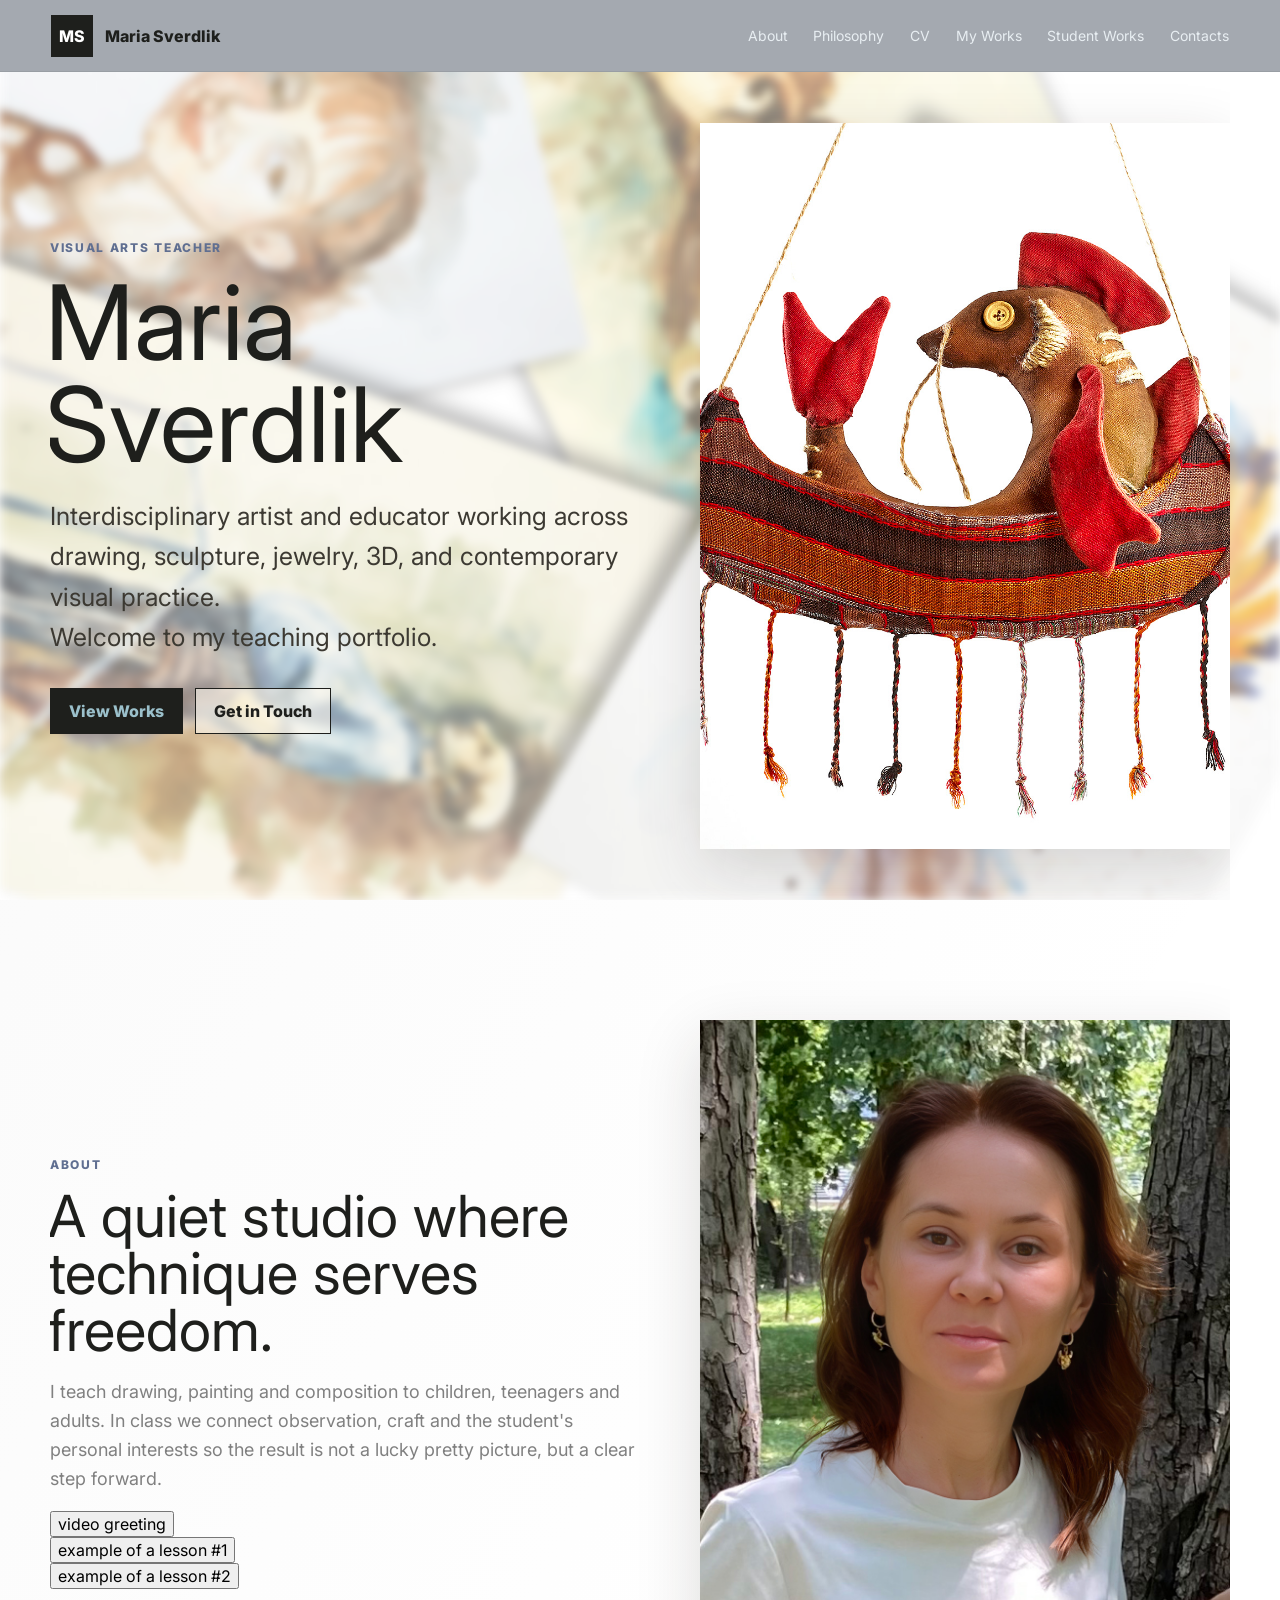
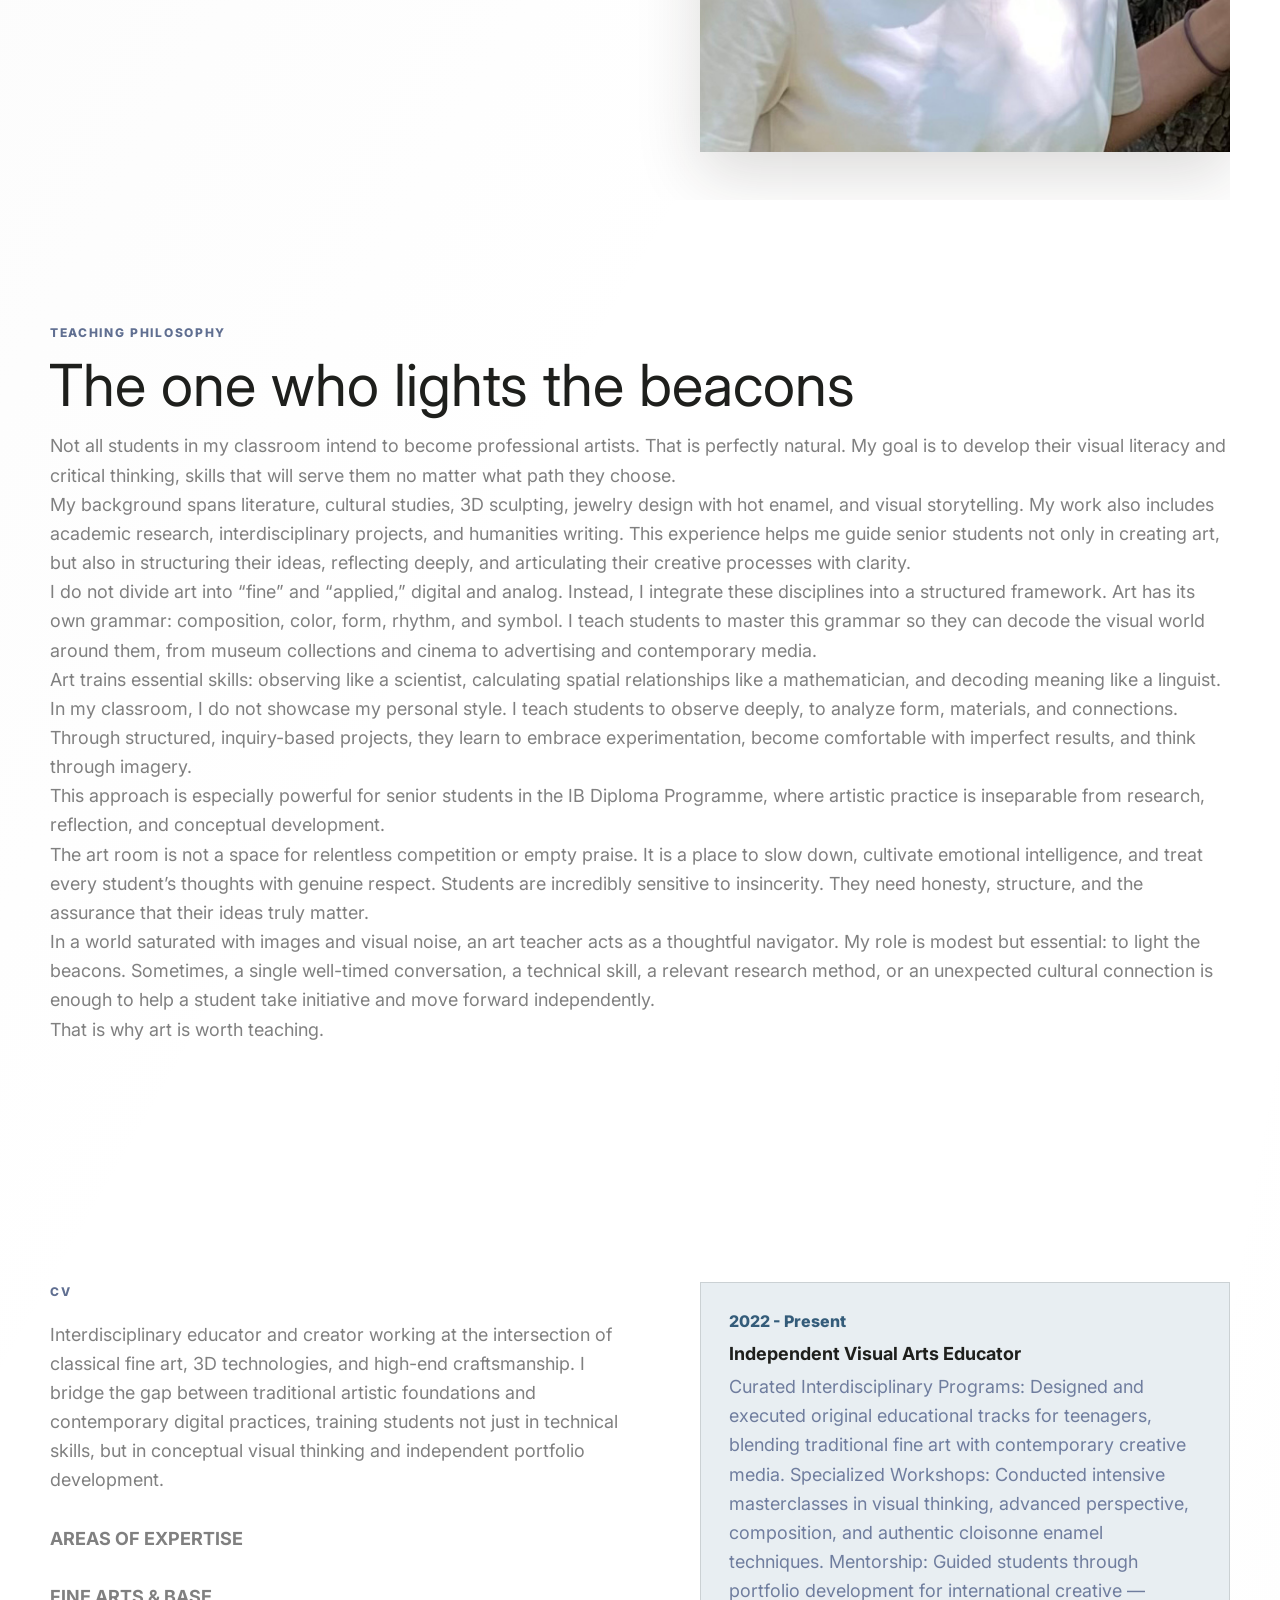
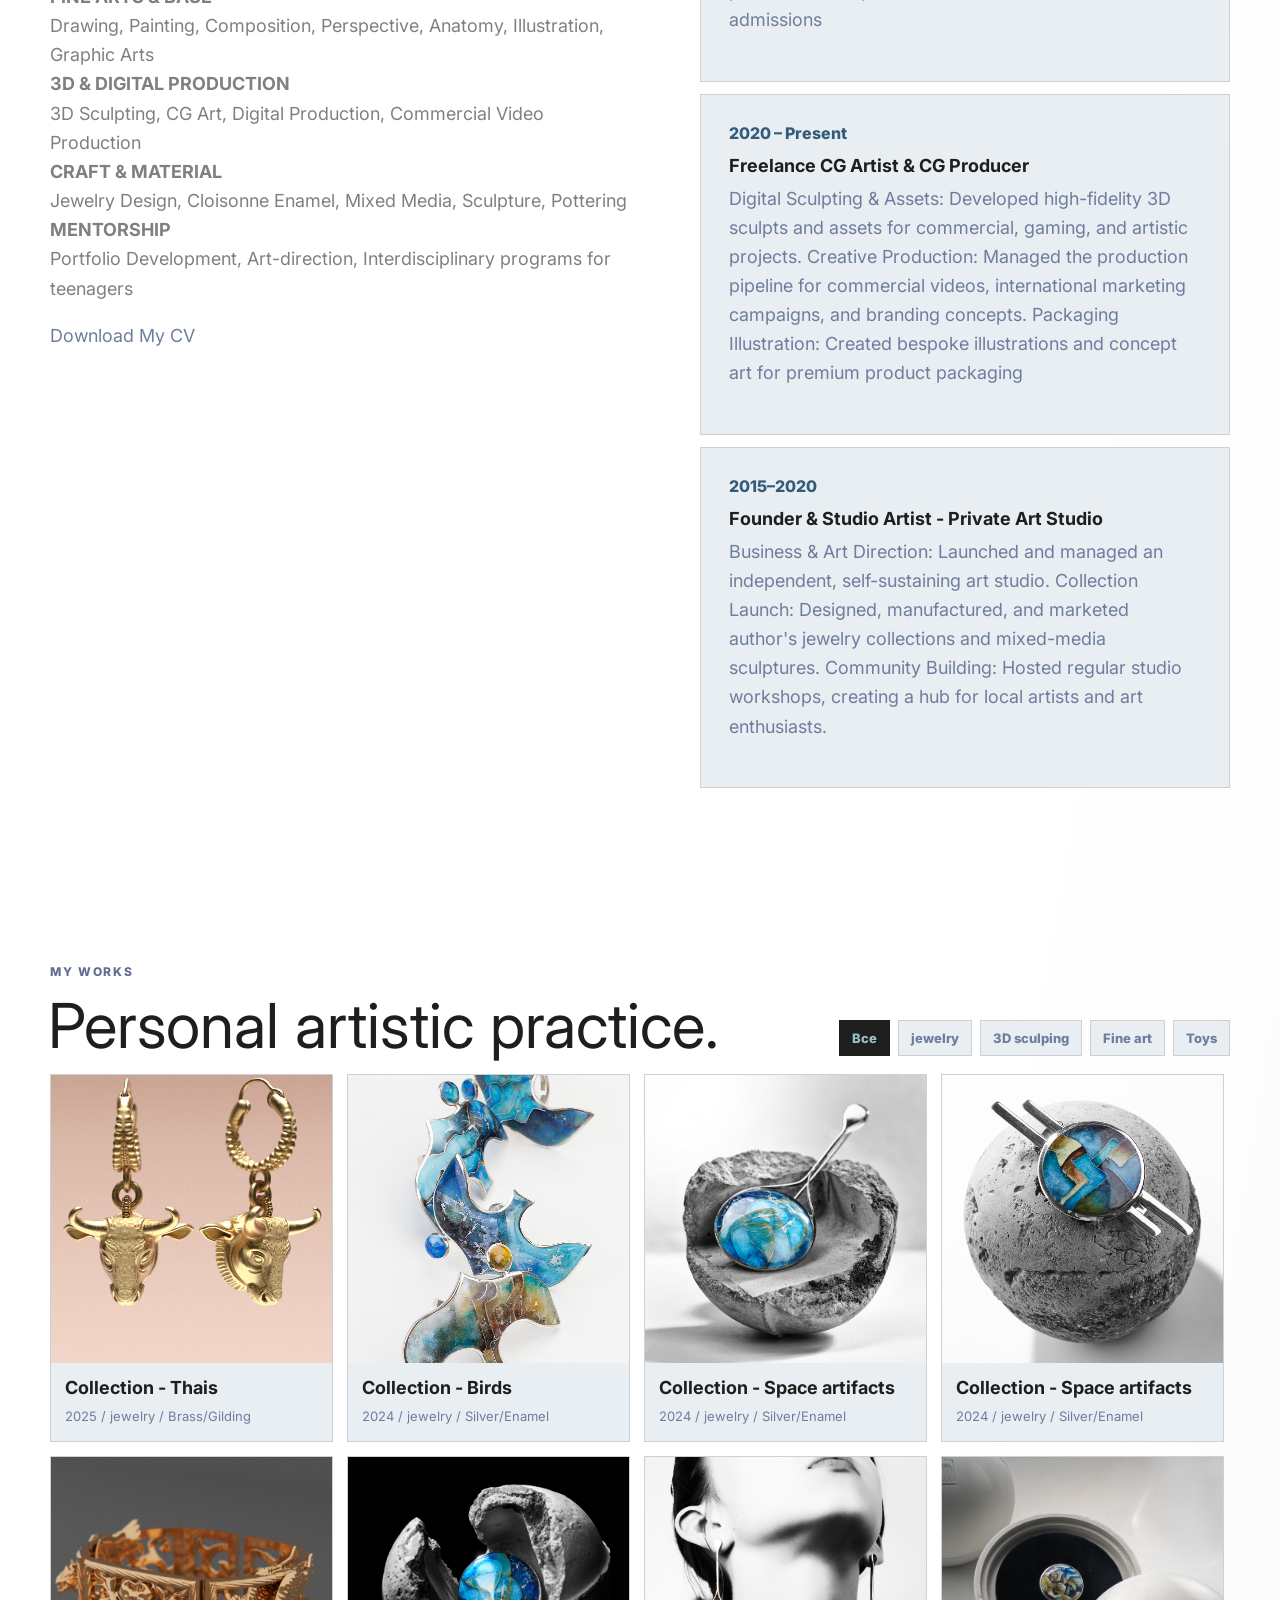
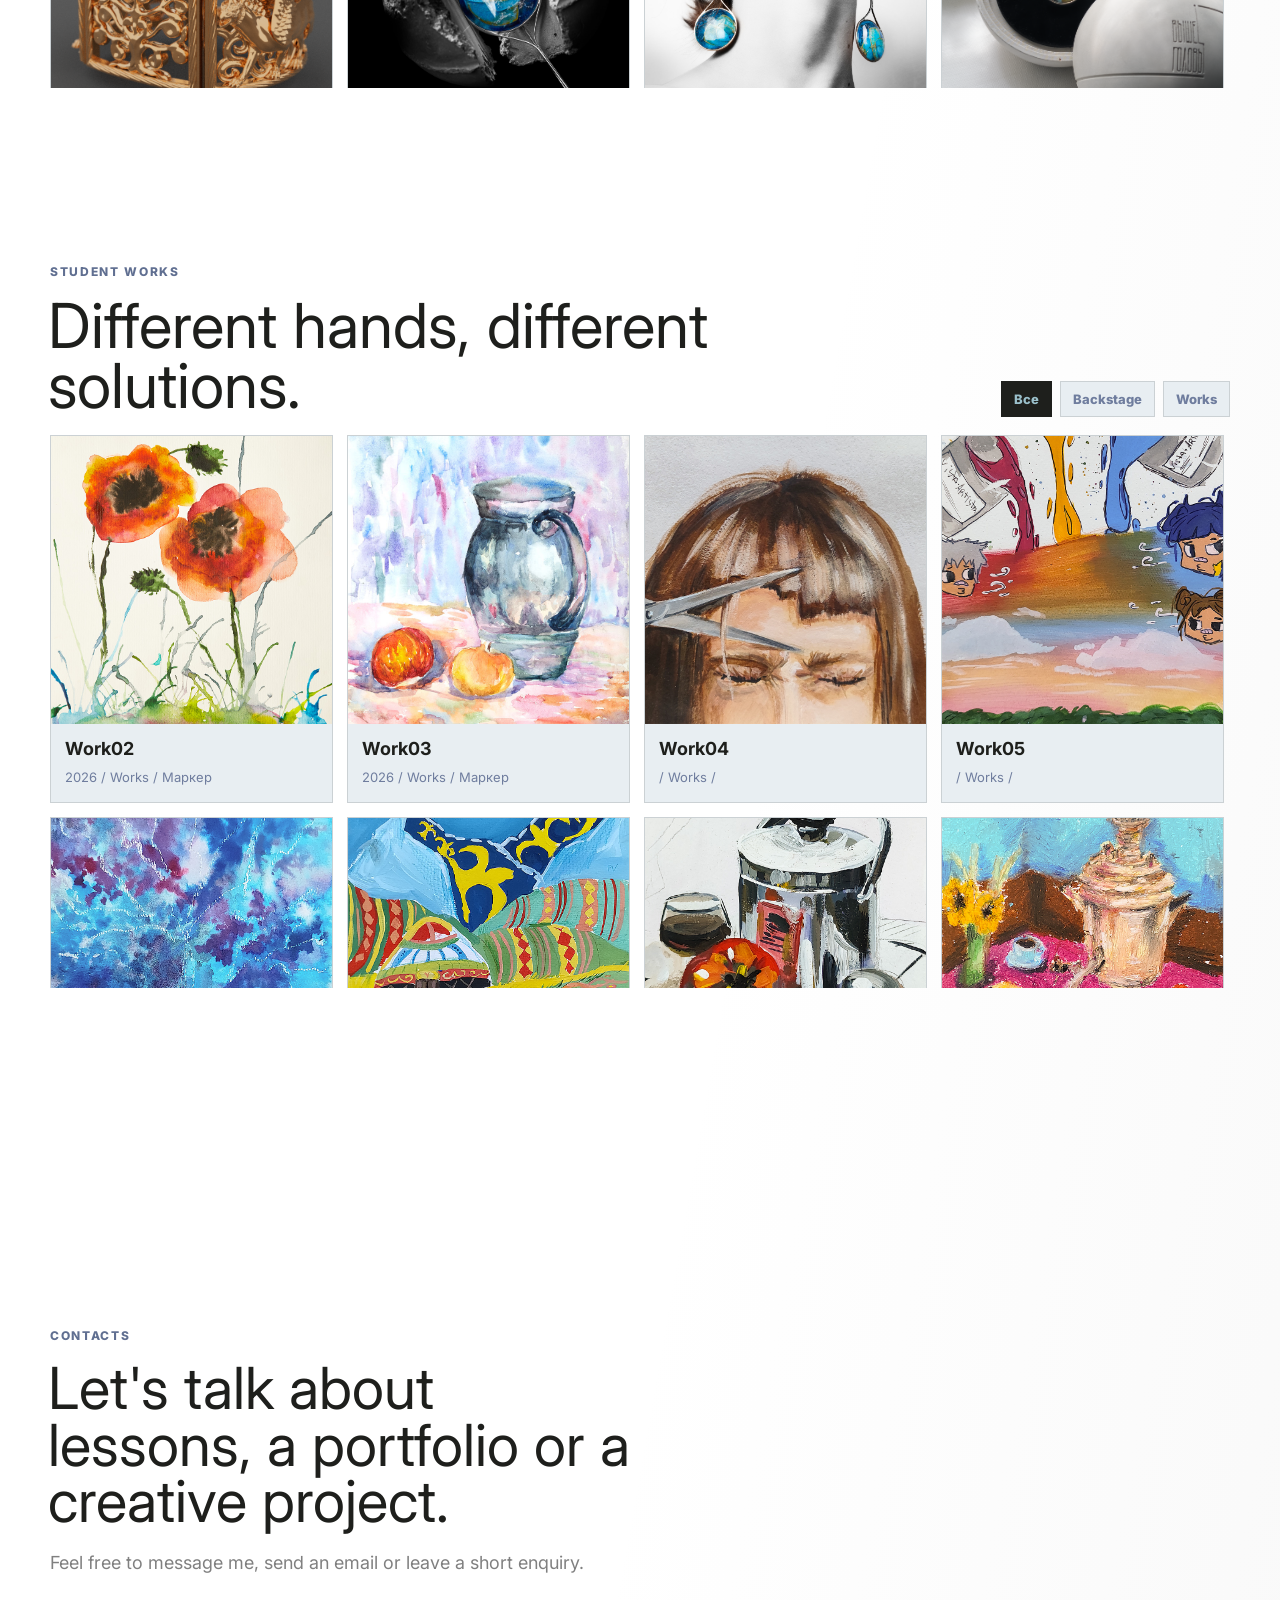
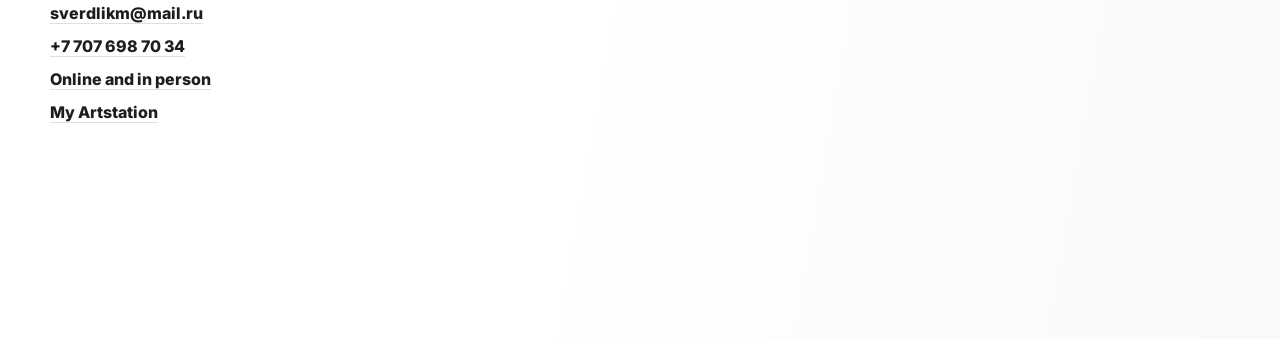
==== site/index.html @ d70945e7 "ok" ====
<!doctype html>
<html lang="ru">
  <head>
    <meta name="robots" content="noindex, nofollow">
    <meta charset="utf-8">
    <meta name="viewport" content="width=device-width, initial-scale=1">
    <title data-content="meta.title"></title>
    <meta
      name="description"
      data-content-meta="description"
    >
    <link rel="preconnect" href="https://fonts.googleapis.com">
    <link rel="preconnect" href="https://fonts.gstatic.com" crossorigin>
    <link href="https://fonts.googleapis.com/css2?family=Inter:wght@400;500;700&display=swap" rel="stylesheet">
    <link rel="stylesheet" href="styles.css?v=6">
  </head>
  <body>
    <header class="site-header" data-header>
      <a class="brand" href="#home" aria-label="Go to home screen">
        <span class="brand-mark" data-content="header.brandInitials"></span>
        <span class="brand-text" data-content="header.brandName"></span>
      </a>

      <button class="nav-toggle" type="button" aria-label="Open menu" aria-expanded="false" data-nav-toggle>
        <span></span>
        <span></span>
      </button>

      <nav class="site-nav" aria-label="Main navigation" data-nav data-content-list="header.nav"></nav>
    </header>

    <main class="snap-root">
      <section class="screen hero-screen" id="home" aria-label="Home screen">
        <div class="screen-inner hero-layout">
          <div class="hero-copy">
            <p class="eyebrow" data-content="hero.eyebrow"></p>
            <h1 data-content="hero.title"></h1>
            <p class="hero-lead" data-content="hero.lead"></p>
            <div class="hero-actions">
              <a class="button button-primary" data-content-href="hero.primaryButton.href" data-content="hero.primaryButton.text"></a>
              <a class="button button-secondary" data-content-href="hero.secondaryButton.href" data-content="hero.secondaryButton.text"></a>
            </div>
          </div>

          <div class="hero-art" aria-label="Decorative art composition">
            <img data-content-src="hero.artImage" data-content-alt="hero.artAlt">
          </div>
        </div>
      </section>

      <section class="screen about-screen" id="about">
        <div class="screen-inner two-column">
          <div class="section-copy">
            <p class="eyebrow" data-content="about.eyebrow"></p>
            <h2 data-content="about.heading"></h2>
            <p class="text-tertiary" data-content="about.text"></p>
            <button type="button" data-video-trigger data-video-src="../site/data/hello.mp4">video greeting</button><br>
            <button type="button" data-video-trigger data-video-src="../site/data/lesson_01.mp4">example of a lesson #1</button><br>
            <button type="button" data-video-trigger data-video-src="../site/data/lesson_02.mp4">example of a lesson #2</button>
            
            <dialog class="video-dialog" data-video-dialog>
              <button class="dialog-close" type="button" aria-label="Close" data-video-dialog-close>x</button>
              <video data-video-dialog-video controls></video>
            </dialog>
            <div class="fact-grid" data-content-list-facts="about.facts"></div>
          </div>

          <figure class="portrait-card">
            <img data-content-src="about.portraitImage" data-content-alt="about.portraitAlt">
            
          </figure>
        </div>
      </section>

      <section class="screen philosophy-screen" id="philosophy">
        <div class="screen-inner">
          <div class="section-heading">
            <p class="eyebrow" data-content="philosophy.eyebrow"></p>
            <h2 data-content="philosophy.heading"></h2>
            <p class="text-tertiary" data-content="philosophy.text"></p>
          </div>

          <div class="principles" data-content-list-principles="philosophy.principles"></div>
        </div>
      </section>

      <section class="screen cv-screen" id="cv">
        <div class="screen-inner cv-layout">
          <div class="section-copy">
            <p class="eyebrow" data-content="cv.eyebrow"></p>
            <h2 data-content="cv.heading"></h2>
            <p class="text-tertiary" data-content="cv.intro"></p>
            <p><a href="../site/data/Maria_Sverdlik_Resume_Creative.pdf" download>Download My CV</a></p>
          </div>

          <div class="timeline" aria-label="Professional biography" data-content-list-timeline="cv.timeline"></div>
        </div>
      </section>

      <section class="screen gallery-screen" id="works">
        <div class="screen-inner gallery-layout">
          <div class="gallery-top">
            <div>
              <p class="eyebrow" data-content="works.eyebrow"></p>
              <h2 data-content="works.heading"></h2>
            </div>
            <div class="filters" data-filters="works" aria-label="My works filters"></div>
          </div>

          <div class="gallery-scroll" data-gallery="works" tabindex="0" aria-label="My works gallery"></div>
        </div>
      </section>

      <section class="screen gallery-screen students-screen" id="students">
        <div class="screen-inner gallery-layout">
          <div class="gallery-top">
            <div>
              <p class="eyebrow" data-content="students.eyebrow"></p>
              <h2 data-content="students.heading"></h2>
            </div>
            <div class="filters" data-filters="students" aria-label="Student works filters"></div>
          </div>

          <div class="gallery-scroll" data-gallery="students" tabindex="0" aria-label="Student works gallery"></div>
        </div>
      </section>

      <section class="screen contacts-screen" id="contacts">
        <div class="screen-inner contacts-layout">
          <div class="section-copy">
            <p class="eyebrow" data-content="contacts.eyebrow"></p>
            <h2 data-content="contacts.heading"></h2>
            <p class="text-tertiary" data-content="contacts.intro"></p>

            <address class="contact-list">
              <a data-content-href="mailto:contacts.email" data-content="contacts.email"></a>
              <a data-content-href="tel:contacts.phone" data-content="contacts.phone"></a>
              <span data-content="contacts.availability"></span>
              <a href="https://www.artstation.com/heykel409" target="_blank" rel="noopener noreferrer">My Artstation</a>
            </address>
          </div>
        </div>
      </section>
    </main>

    <dialog class="art-dialog" data-dialog>
      <button class="dialog-close" type="button" aria-label="Close" data-dialog-close>x</button>
      <img src="" alt="" data-dialog-image>
      <div>
        <p class="eyebrow" data-dialog-meta></p>
        <h3 data-dialog-title></h3>
        <p data-dialog-description></p>
      </div>
    </dialog>

    <script src="script.js?v=6"></script>
  </body>
</html>
---- site/styles.css ----
/* ============================================================
   ДИЗАЙН-ТОКЕНЫ
   Все цвета и типографика настраиваются здесь
   ============================================================ */

:root {

  /* --- Цвета: фоны --- */
  --color-bg-page:        #ffffff;                        /* фон всей страницы */
  --color-bg-header:      #A4A9B0;                        /* фон шапки */
  --color-bg-card:        #E8EEF2;                        /* фон карточек, формы */
  --color-bg-input:       #E8EEF2;                        /* фон полей ввода и диалога */
  --color-bg-button-nav:  rgba(209, 232, 241, 0.8);       /* фон кнопки бургера */
  --color-bg-nav-mobile:  #ffffff;                        /* фон мобильного меню */
  --color-bg-caption:     rgba(30, 31, 28, 0.78);         /* фон подписи на фото */
  --color-bg-dialog-close: rgba(30, 31, 28, 0.78);        /* фон кнопки закрытия диалога */
  --color-bg-overlay:     rgba(30, 31, 28, 0.58);         /* затемнение за диалогом */

  /* --- Цвета: текст --- */
  --color-text-primary:   #1e1f1c;                        /* основной текст, заголовки */
  --color-text-secondary: #6F7D9E;                        /* приглушённый текст, параграфы */
  --color-text-lead:      #3c3932;                        /* лид-текст на главном экране */
  --color-text-accent:    #606F91;                        /* eyebrow, номера принципов, скроллбар */
  --color-text-date:      #345c7a;                        /* даты в timeline */
  --color-text-nav:       #E8EEF2;                        /* ссылки в навигации */
  --color-text-nav-active: #1e1f1c;                       /* активная/hover ссылка в навигации */
  --color-text-caption:   #9bc0cb;                        /* текст подписи на фото */
  --color-text-on-dark:   #9bc0cb;                        /* текст на тёмных кнопках */
  --color-text-tertiary: #808080;                        /* третичный цвет для текста, например, в разделе about */


  /* --- Цвета: границы и тени --- */
  --color-border:         rgba(30, 31, 28, 0.14);         /* границы карточек, инпутов */
  --color-border-header:  rgba(30, 31, 28, 0.08);         /* нижняя граница шапки */
  --color-border-dialog-close: rgba(255, 250, 241, 0.45); /* граница кнопки закрытия */
  --color-shadow:         0 22px 60px rgba(36, 29, 22, 0.16); /* тень карточек */

  /* --- Типографика: шрифты --- */
  --font-base: 'Inter', -apple-system, BlinkMacSystemFont, "Segoe UI", Roboto, Helvetica, Arial, sans-serif;

  /* --- Типографика: размеры --- */
  --font-size-eyebrow:    12px;
  --font-size-h3:         18px;
  --font-size-body:       clamp(15px, 1.6vw, 18px);
  --font-size-small:      13px;
  --font-size-nav:        14px;
  --font-size-nav-mobile: 20px;
  --font-size-fact:       18px;
  --font-size-h1:         clamp(52px, 10vw, 104px);
  --font-size-h2:         clamp(36px, 7vw, 58px);
  --font-size-h2-gallery: clamp(34px, 5vw, 62px);
  --font-size-lead:       clamp(18px, 2.2vw, 25px);

  /* --- Типографика: насыщенность --- */
  --font-weight-normal:   400;
  --font-weight-medium:   500;
  --font-weight-bold:     400;
  --font-weight-black:    800;

  /* --- Прочее --- */
  --header-height:        72px;
}

/* ============================================================
   СБРОС И БАЗА
   ============================================================ */

* {
  box-sizing: border-box;
}

html {
  scroll-behavior: smooth;
  scroll-snap-type: y mandatory;
  font-family: var(--font-base);
  color: var(--color-text-primary);
  background: var(--color-bg-page);
}

body {
  margin: 0;
  min-width: 320px;
  background:
    linear-gradient(120deg, rgba(180, 180, 180, 0.08), transparent 34%),
    linear-gradient(280deg, rgba(180, 180, 180, 0.08), transparent 30%),
    var(--color-bg-page);
}

body.nav-open {
  overflow: hidden;
}

img {
  display: block;
  max-width: 100%;
}

a {
  color: inherit;
  text-decoration: none;
}

button,
input,
textarea {
  font: inherit;
}

/* ============================================================
   ШАПКА
   ============================================================ */

.site-header {
  position: fixed;
  inset: 0 0 auto;
  z-index: 20;
  height: var(--header-height);
  display: flex;
  align-items: center;
  justify-content: space-between;
  padding: 0 clamp(18px, 4vw, 56px);
  border-bottom: 1px solid var(--color-border-header);
  background: var(--color-bg-header);
  backdrop-filter: blur(18px);
}

.brand {
  display: inline-flex;
  align-items: center;
  gap: 12px;
  font-weight: var(--font-weight-black);
}

.brand-mark {
  display: grid;
  place-items: center;
  width: 42px;
  height: 42px;
  border: 1px solid var(--color-text-primary);
  background: var(--color-text-primary);
  color: var(--color-bg-page);
  font-family: var(--font-base);
  line-height: 1;
}

.brand-text {
  white-space: nowrap;
}

.site-nav {
  display: none;
}

.site-nav a {
  color: var(--color-text-nav);
  font-size: var(--font-size-nav);
  font-weight: var(--font-weight-bold);
}

.site-nav a:hover,
.site-nav a.active {
  color: var(--color-text-nav-active);
}

.nav-toggle {
  display: inline-grid;
  place-items: center;
  width: 44px;
  height: 44px;
  padding: 0;
  border: 1px solid var(--color-border);
  background: var(--color-bg-button-nav);
}

.nav-toggle span {
  width: 20px;
  height: 2px;
  background: var(--color-text-primary);
}

.nav-toggle span + span {
  margin-top: -13px;
}

/* ============================================================
   СТРУКТУРА ЭКРАНОВ
   ============================================================ */

.text-tertiary{
  color: var(--color-text-tertiary);
  white-space: pre-line;
}

.snap-root {
  min-height: 100svh;
}

.screen {
  min-height: 100svh;
  height: 100svh;
  scroll-snap-align: start;
  scroll-snap-stop: always;
  display: flex;
  flex-direction: column;
  align-items: stretch;
  padding-top: var(--header-height);
  overflow: hidden;
}

.screen-inner {
  width: min(1180px, calc(100% - 36px));
  margin: 0 auto;
  padding: clamp(24px, 4vw, 54px) 0;
  flex: 1;
  min-height: 0;
  overflow: hidden;
}

/* ============================================================
   ФОН ГЛАВНОГО ЭКРАНА (#home)
   Сейчас активен вариант "цвет/градиент" (наследуется от body).
   Чтобы включить вариант с картинкой — раскомментируй блок ниже
   и пропиши свой файл в background-image.
   ============================================================ */

.hero-screen {
  position: relative;
}


.hero-screen {
  background: var(--color-bg-page);
}

.hero-screen::before {
  content: "";
  position: absolute;
  inset: 0;
  z-index: 0;
  background-image: url("images/site/hero-bg.jpg");
  background-size: cover;
  background-position: center;
  filter: blur(5px);
  opacity: 0.6;
  pointer-events: none;
}

.hero-screen .screen-inner {
  position: relative;
  z-index: 1;
}


/* На мобильных разделы about и philosophy могут расти за пределы экрана */
@media (max-width: 819px) {
  .about-screen,
  .philosophy-screen,
  .cv-screen {
    height: auto;
    overflow: visible;
  }

  .about-screen .screen-inner,
  .philosophy-screen .screen-inner,
  .cv-screen .screen-inner {
    overflow: visible;
    min-height: 0;
    height: auto;
    flex: none;
  }
}

.gallery-screen .screen-inner {
  overflow: hidden;
}

/* ============================================================
   ЛЭЙАУТЫ
   ============================================================ */

.hero-layout,
.two-column,
.cv-layout,
.contacts-layout {
  display: grid;
  gap: clamp(24px, 5vw, 72px);
  align-items: center;
}

.cv-layout {
  align-items: start;
}

.cv-screen {
  height: auto;
  min-height: auto;
  overflow: visible;
}

.cv-screen .screen-inner {
  max-height: none;
  overflow-y: visible;
}

.hero-layout {
  grid-template-rows: auto minmax(0, 1fr);
}

/* ============================================================
   ТИПОГРАФИКА
   ============================================================ */

h1,
h2,
h3,
p {
  margin-top: 0;
}

h1,
h2 {
  font-weight: var(--font-weight-bold);
  line-height: 0.98;
  letter-spacing: 0;
}

h1 {
  margin-bottom: 20px;
  font-size: var(--font-size-h1);
  max-width: 760px;
  margin-left: -0.05em;
}

h2 {
  margin-bottom: 18px;
  font-size: var(--font-size-h2);
  max-width: 840px;
  margin-left: -0.04em;
}

h3 {
  margin-bottom: 8px;
  font-size: var(--font-size-h3);
}

p {
  color: var(--color-text-secondary);
  font-size: var(--font-size-body);
  line-height: 1.62;
}

.eyebrow {
  margin: 0 0 14px;
  color: var(--color-text-accent);
  font-size: var(--font-size-eyebrow);
  font-weight: var(--font-weight-black);
  letter-spacing: 0.14em;
  text-transform: uppercase;
}

/* ============================================================
   ГЛАВНЫЙ ЭКРАН
   ============================================================ */

.hero-lead {
  max-width: 610px;
  color: var(--color-text-lead);
  font-size: var(--font-size-lead);
  white-space: pre-line;
}

.hero-actions {
  display: flex;
  flex-wrap: wrap;
  gap: 12px;
  margin-top: 30px;
}

.button {
  display: inline-flex;
  align-items: center;
  justify-content: center;
  min-height: 46px;
  padding: 0 18px;
  border: 1px solid var(--color-text-primary);
  font-weight: var(--font-weight-black);
  cursor: pointer;
}

.button-primary {
  background: var(--color-text-primary);
  color: var(--color-text-on-dark);
}

.button-secondary {
  background: rgba(255, 250, 241, 0.6);
}

.hero-art {
  min-height: 260px;
  align-self: stretch;
  box-shadow: var(--color-shadow);
  overflow: hidden;
}

.hero-art img,
.portrait-card img {
  width: 100%;
  height: 100%;
  object-fit: cover;
}

/* ============================================================
   РАЗДЕЛ ABOUT
   ============================================================ */

.section-copy {
  max-width: 650px;
}

.fact-grid {
  display: grid;
  grid-template-columns: repeat(3, minmax(0, 1fr));
  gap: 10px;
  margin-top: 28px;
}

.fact-grid div,
.principles article,
.timeline article,
.art-card,
.contact-form {
  border: 1px solid var(--color-border);
  background: var(--color-bg-card);
}

.fact-grid div {
  padding: 16px;
}

.fact-grid strong {
  display: block;
  font-size: var(--font-size-fact);
}

.fact-grid span {
  color: var(--color-text-secondary);
  font-size: var(--font-size-small);
  overflow-wrap: anywhere;
}

.portrait-card {
  position: relative;
  margin: 0;
  min-height: min(32svh, 360px);
  overflow: hidden;
  box-shadow: var(--color-shadow);
}

.portrait-card figcaption {
  position: absolute;
  inset: auto 14px 14px;
  padding: 10px 12px;
  background: var(--color-bg-caption);
  color: var(--color-text-caption);
  font-size: var(--font-size-small);
}

/* ============================================================
   РАЗДЕЛ PHILOSOPHY
   ============================================================ */

.section-heading {
  margin-bottom: clamp(22px, 4vw, 46px);
}

.philosophy-screen {
  height: auto;
  min-height: auto;
  overflow: visible;
}

.philosophy-screen .screen-inner {
  display: flex;
  flex-direction: column;
  max-height: none;
  overflow-y: visible;
}

.principles {
  display: grid;
  grid-template-columns: 1fr;
  gap: 12px;
  flex: 1;
  align-content: stretch;
}

.principles article {
  padding: clamp(18px, 3vw, 30px);
}

.principles span {
  display: inline-block;
  margin-bottom: 28px;
  color: var(--color-text-accent);
  font-weight: var(--font-weight-black);
}

/* ============================================================
   РАЗДЕЛ CV
   ============================================================ */

.timeline {
  display: grid;
  gap: 12px;
}

.timeline article {
  padding: clamp(18px, 3vw, 28px);
}

.timeline time {
  display: block;
  margin-bottom: 12px;
  color: var(--color-text-date);
  font-weight: var(--font-weight-black);
}

.cv-layout {
  height: max-height;
}

/* ============================================================
   ГАЛЕРЕИ (works, students)
   ============================================================ */

.gallery-layout {
  display: grid;
  grid-template-rows: auto minmax(0, 1fr);
  gap: 18px;
  height: 100%;
  overflow: hidden;
}

.gallery-top {
  display: grid;
  gap: 16px;
  align-items: end;
}

.gallery-top h2 {
  margin-bottom: 0;
  font-size: var(--font-size-h2-gallery);
}

.filters {
  display: flex;
  flex-wrap: wrap;
  gap: 8px;
}

.filter-button {
  min-height: 36px;
  padding: 0 12px;
  border: 1px solid var(--color-border);
  background: var(--color-bg-card);
  color: var(--color-text-secondary);
  font-size: var(--font-size-small);
  font-weight: var(--font-weight-black);
  cursor: pointer;
}

.filter-button.active {
  border-color: var(--color-text-primary);
  background: var(--color-text-primary);
  color: var(--color-text-on-dark);
}

.gallery-scroll {
  min-height: 0;
  overflow-y: auto;
  padding-right: 6px;
  scrollbar-color: var(--color-text-accent) var(--color-border-header);
}

.gallery-grid {
  display: grid;
  grid-template-columns: 1fr;
  gap: 14px;
  padding-bottom: 24px;
}

.art-card {
  display: grid;
  grid-template-rows: minmax(220px, 32svh) auto;
  overflow: hidden;
  text-align: left;
  cursor: pointer;
}

.art-card img {
  width: 100%;
  height: 100%;
  object-fit: cover;
  transition: transform 220ms ease;
}

.art-card:hover img {
  transform: scale(1.035);
}

.art-card-body {
  padding: 14px;
}

.art-card-body p {
  margin-bottom: 0;
  font-size: var(--font-size-small);
}

/* ============================================================
   РАЗДЕЛ CONTACTS
   ============================================================ */

.contacts-layout {
  align-self: center;
}

.contact-list {
  display: grid;
  gap: 12px;
  margin-top: 26px;
  font-style: normal;
}

.contact-list a,
.contact-list span {
  width: fit-content;
  border-bottom: 1px solid var(--color-border);
  color: var(--color-text-primary);
  font-weight: var(--font-weight-black);
}

.contact-form {
  display: grid;
  gap: 16px;
  width: 100%;
  padding: clamp(18px, 3vw, 30px);
}

.contact-form label {
  display: grid;
  gap: 8px;
  color: var(--color-text-secondary);
  font-size: var(--font-size-small);
  font-weight: var(--font-weight-black);
}

.contact-form input,
.contact-form textarea {
  width: 100%;
  border: 1px solid var(--color-border);
  background: var(--color-bg-input);
  padding: 13px 14px;
  color: var(--color-text-primary);
  resize: vertical;
}

/* ============================================================
   ДИАЛОГ
   ============================================================ */

.art-dialog {
  width: min(920px, calc(100% - 28px));
  border: 0;
  padding: 0;
  background: var(--color-bg-input);
  color: var(--color-text-primary);
  box-shadow: var(--color-shadow);
}

.art-dialog::backdrop {
  background: var(--color-bg-overlay);
}

.art-dialog[open] {
  display: grid;
  grid-template-columns: 1fr;
}

.art-dialog img {
  width: 100%;
  max-height: 62svh;
  object-fit: contain;
  background: var(--color-bg-page);
}

.art-dialog div {
  padding: 22px;
}

.dialog-close {
  position: absolute;
  top: 10px;
  right: 10px;
  z-index: 2;
  width: 40px;
  height: 40px;
  border: 1px solid var(--color-border-dialog-close);
  background: var(--color-bg-dialog-close);
  color: var(--color-text-on-dark);
  cursor: pointer;
}

/* ============================================================
   МЕДИА-ЗАПРОСЫ
   ============================================================ */

@media (max-width: 819px) {
  .site-nav {
    position: fixed;
    inset: var(--header-height) 0 0;
    z-index: 19;
    height: calc(100svh - var(--header-height));
    overflow-y: auto;
    display: grid;
    align-content: start;
    gap: 4px;
    padding: 18px;
    background: var(--color-bg-nav-mobile);
    transform: translateX(100%);
    transition: transform 180ms ease;
    box-shadow: var(--color-shadow);
  }

  .site-nav.open {
    transform: translateX(0);
  }

  .site-nav a {
    padding: 16px 4px;
    border-bottom: 1px solid var(--color-border);
    font-size: var(--font-size-nav-mobile);
  }

  .brand-text {
    max-width: 150px;
    overflow: hidden;
    text-overflow: ellipsis;
  }
}

@media (min-width: 640px) {
  .gallery-grid {
    grid-template-columns: repeat(2, minmax(0, 1fr));
  }

  .principles {
    grid-template-columns: repeat(2, minmax(0, 1fr));
  }
}

@media (max-width: 520px) {
  .fact-grid {
    grid-template-columns: 1fr;
  }

  .fact-grid div {
    display: grid;
    grid-template-columns: auto 1fr;
    align-items: baseline;
    gap: 10px;
    min-height: 58px;
  }

  .fact-grid strong {
    font-size: 24px;
  }
}

@media (min-width: 820px) {
  .site-nav {
    display: flex;
    align-items: center;
    gap: clamp(14px, 2vw, 26px);
  }

  .nav-toggle {
    display: none;
  }

  .hero-layout,
  .two-column,
  .cv-layout,
  .contacts-layout {
    grid-template-columns: minmax(0, 1.05fr) minmax(320px, 0.95fr);
  }

  .hero-layout {
    grid-template-rows: none;
  }

  .gallery-top {
    grid-template-columns: minmax(0, 1fr) auto;
  }

  .gallery-grid {
    grid-template-columns: repeat(3, minmax(0, 1fr));
  }

  .art-dialog[open] {
    grid-template-columns: 1.15fr 0.85fr;
  }

  .art-dialog img {
    height: 72svh;
    max-height: none;
  }
}

@media (min-width: 1280px) {
  .gallery-grid {
    grid-template-columns: repeat(4, minmax(0, 1fr));
  }
}

@media (orientation: landscape) and (max-height: 620px) {
  :root {
    --header-height: 58px;
  }

  .screen-inner {
    padding-top: 16px;
    padding-bottom: 16px;
  }

  h1 {
    margin-bottom: 12px;
    font-size: clamp(40px, 7vw, 64px);
  }

  h2 {
    font-size: clamp(30px, 5vw, 54px);
  }

  .hero-lead {
    font-size: 15px;
    line-height: 1.45;
  }

  .hero-actions {
    margin-top: 14px;
  }

  .button {
    min-height: 38px;
    padding: 0 14px;
  }

  .hero-art,
  .portrait-card {
    min-height: 170px;
  }

  .art-card {
    grid-template-rows: minmax(150px, 38svh) auto;
  }
}

@media (prefers-reduced-motion: reduce) {
  *,
  *::before,
  *::after {
    scroll-behavior: auto !important;
    transition-duration: 0.01ms !important;
  }
}

.video-dialog {
  width: min(720px, calc(100% - 28px));
  border: 0;
  padding: 0;
  background: var(--color-bg-page);
  box-shadow: var(--color-shadow);
}

.video-dialog::backdrop {
  background: var(--color-bg-overlay);
}

.video-dialog video {
  display: block;
  width: 100%;
  max-height: 80svh;
}
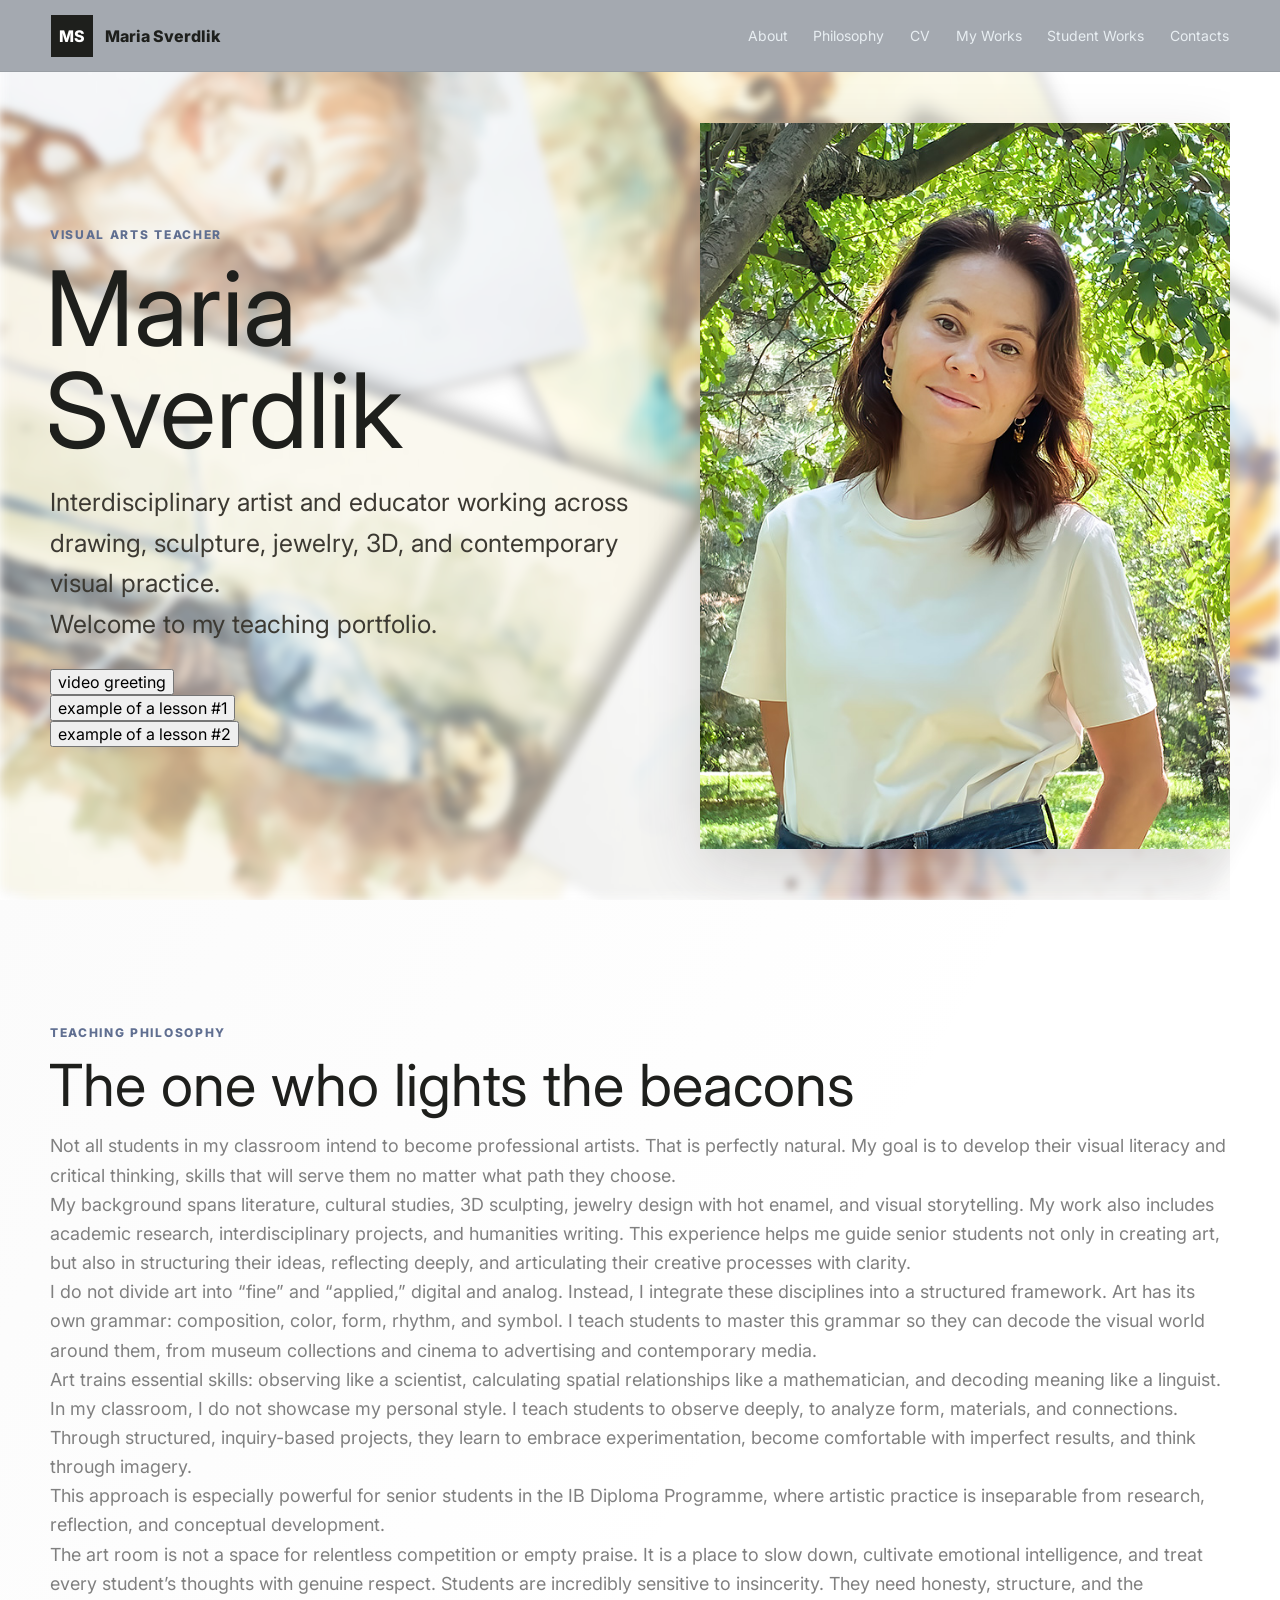
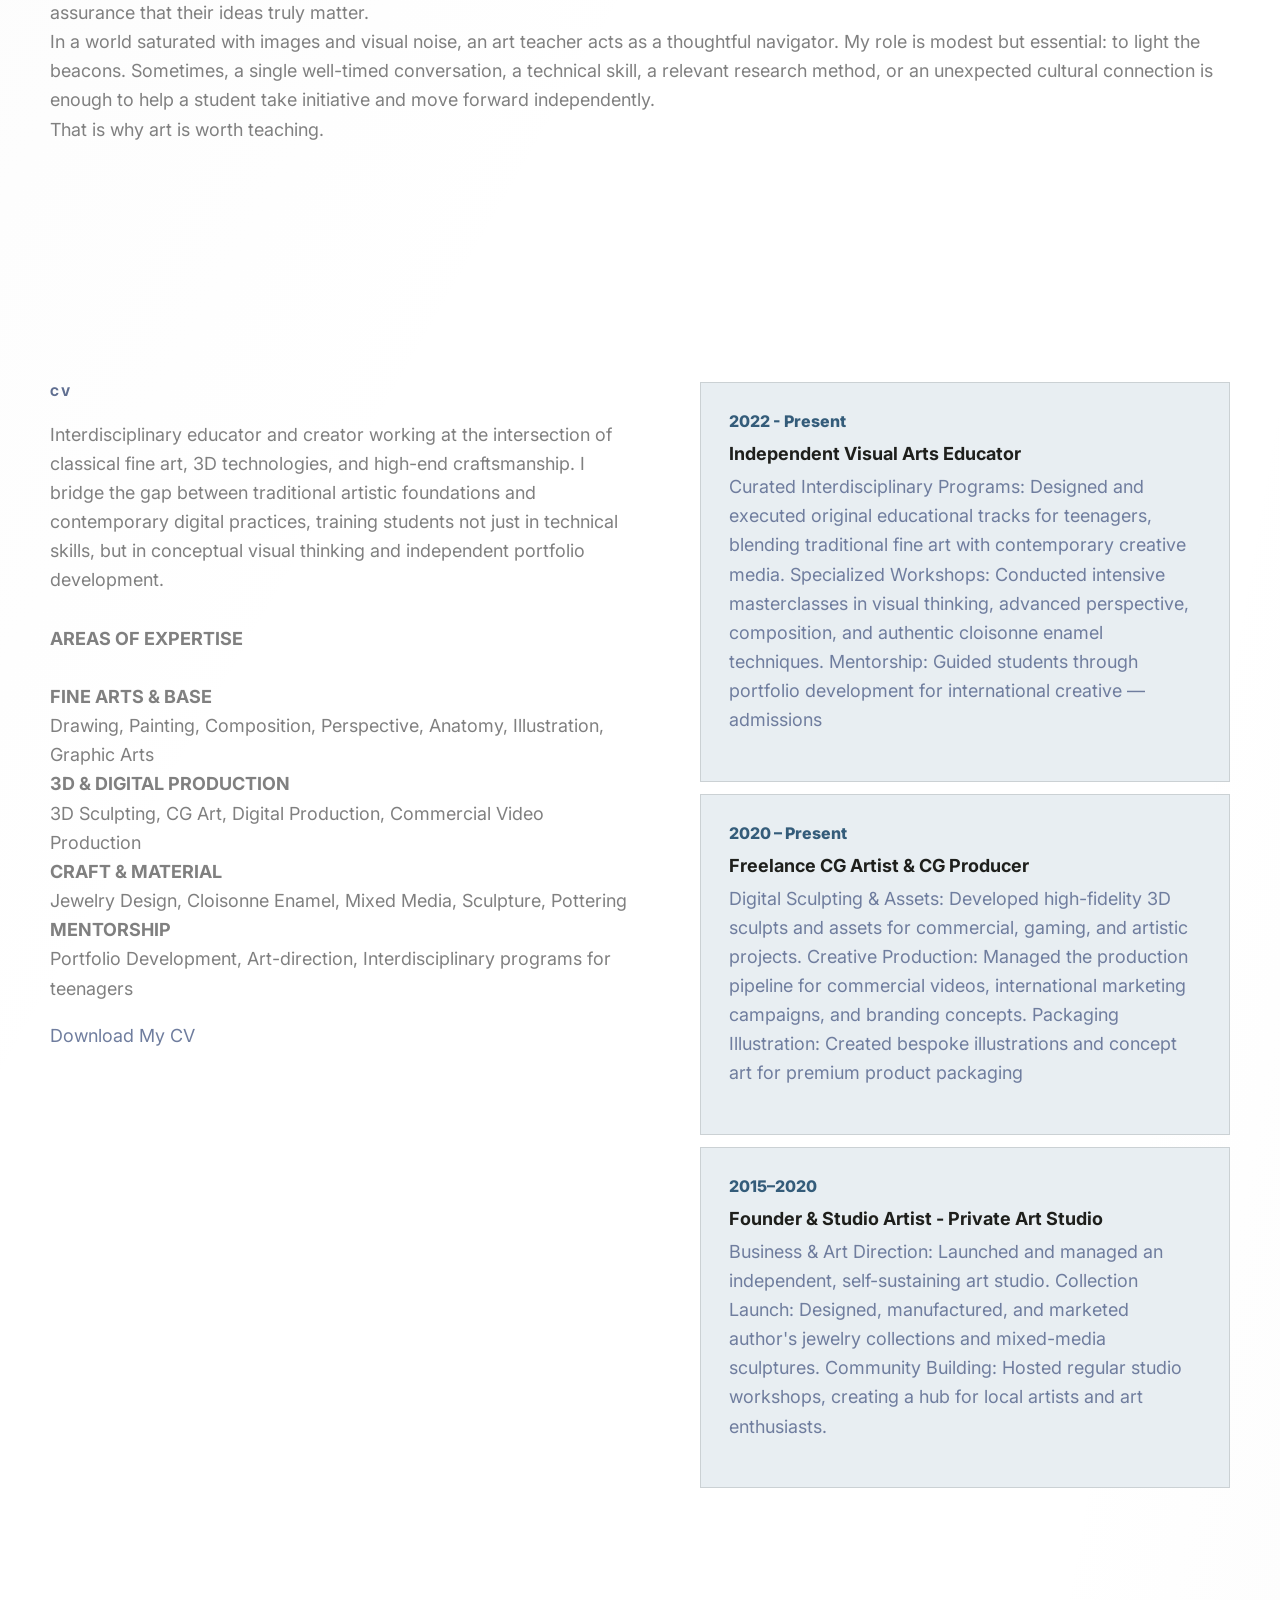
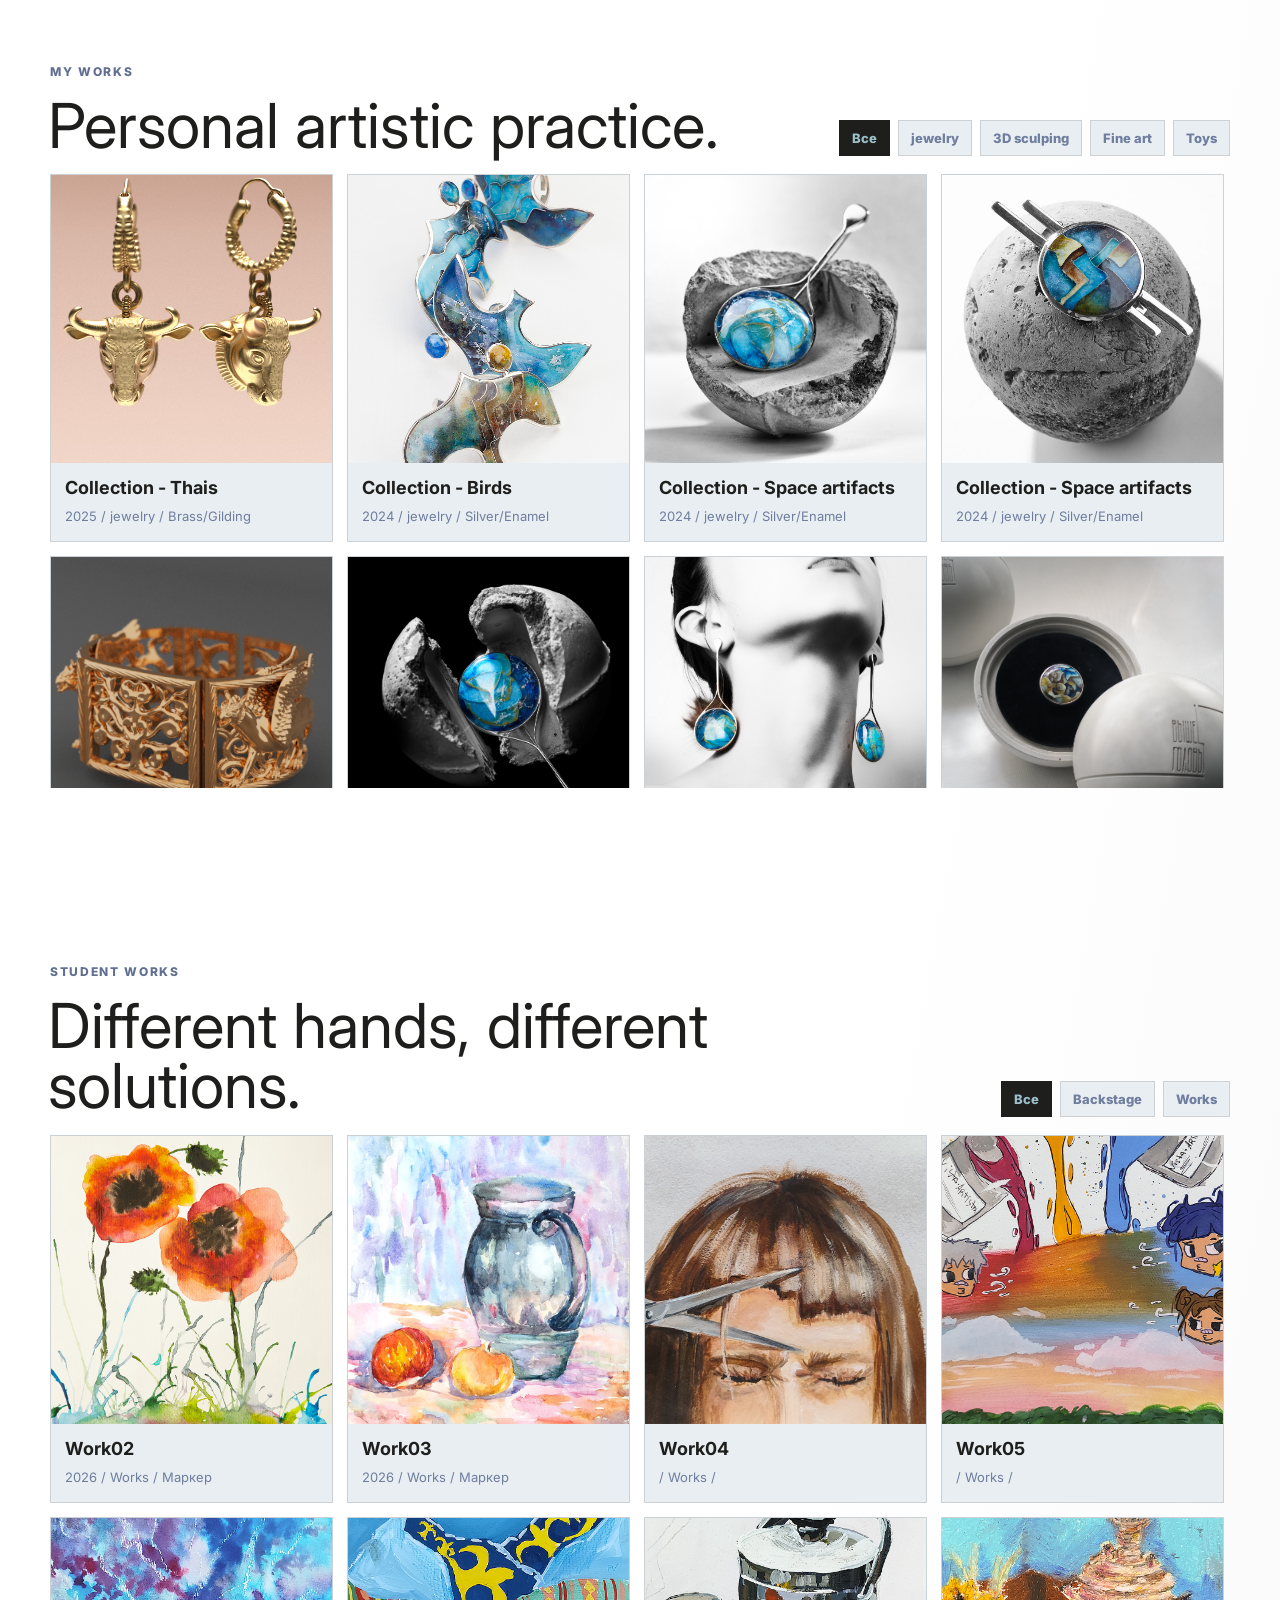
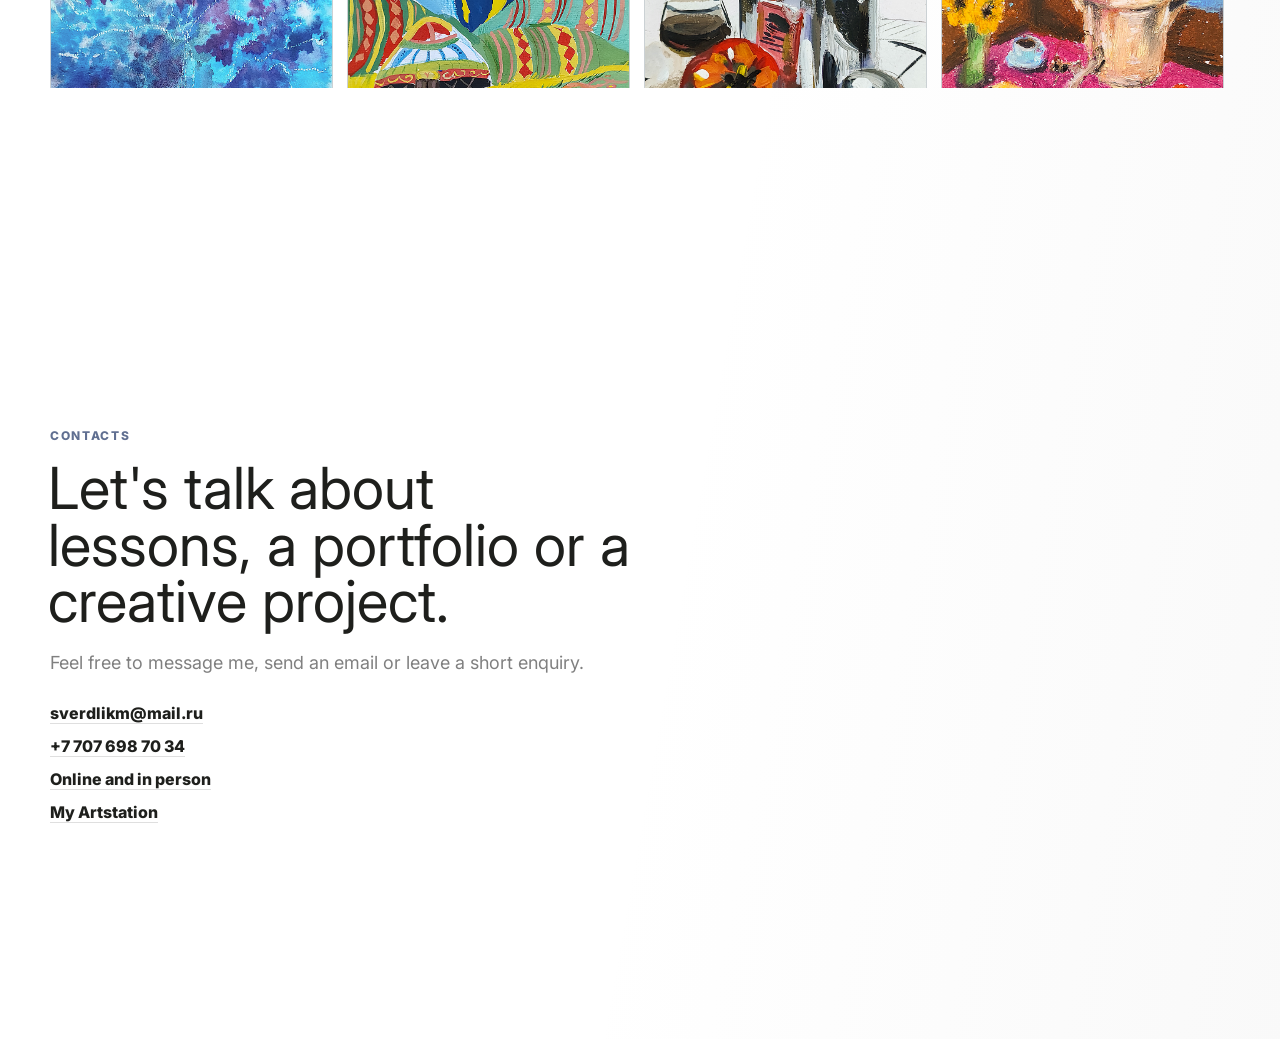
==== commit f2ba6ae1: "ok3" ====
--- a/site/index.html
+++ b/site/index.html
@@ -36,39 +36,14 @@
             <p class="eyebrow" data-content="hero.eyebrow"></p>
             <h1 data-content="hero.title"></h1>
             <p class="hero-lead" data-content="hero.lead"></p>
-            <div class="hero-actions">
-              <a class="button button-primary" data-content-href="hero.primaryButton.href" data-content="hero.primaryButton.text"></a>
-              <a class="button button-secondary" data-content-href="hero.secondaryButton.href" data-content="hero.secondaryButton.text"></a>
-            </div>
+            <button type="button" data-video-trigger data-video-src="../site/data/hello.mp4">video greeting</button><br>
+            <button type="button" data-video-trigger data-video-src="../site/data/lesson_01.mp4">example of a lesson #1</button><br>
+            <button type="button" data-video-trigger data-video-src="../site/data/lesson_02.mp4">example of a lesson #2</button>
           </div>
 
           <div class="hero-art" aria-label="Decorative art composition">
             <img data-content-src="hero.artImage" data-content-alt="hero.artAlt">
           </div>
-        </div>
-      </section>
-
-      <section class="screen about-screen" id="about">
-        <div class="screen-inner two-column">
-          <div class="section-copy">
-            <p class="eyebrow" data-content="about.eyebrow"></p>
-            <h2 data-content="about.heading"></h2>
-            <p class="text-tertiary" data-content="about.text"></p>
-            <button type="button" data-video-trigger data-video-src="../site/data/hello.mp4">video greeting</button><br>
-            <button type="button" data-video-trigger data-video-src="../site/data/lesson_01.mp4">example of a lesson #1</button><br>
-            <button type="button" data-video-trigger data-video-src="../site/data/lesson_02.mp4">example of a lesson #2</button>
-            
-            <dialog class="video-dialog" data-video-dialog>
-              <button class="dialog-close" type="button" aria-label="Close" data-video-dialog-close>x</button>
-              <video data-video-dialog-video controls></video>
-            </dialog>
-            <div class="fact-grid" data-content-list-facts="about.facts"></div>
-          </div>
-
-          <figure class="portrait-card">
-            <img data-content-src="about.portraitImage" data-content-alt="about.portraitAlt">
-            
-          </figure>
         </div>
       </section>
 
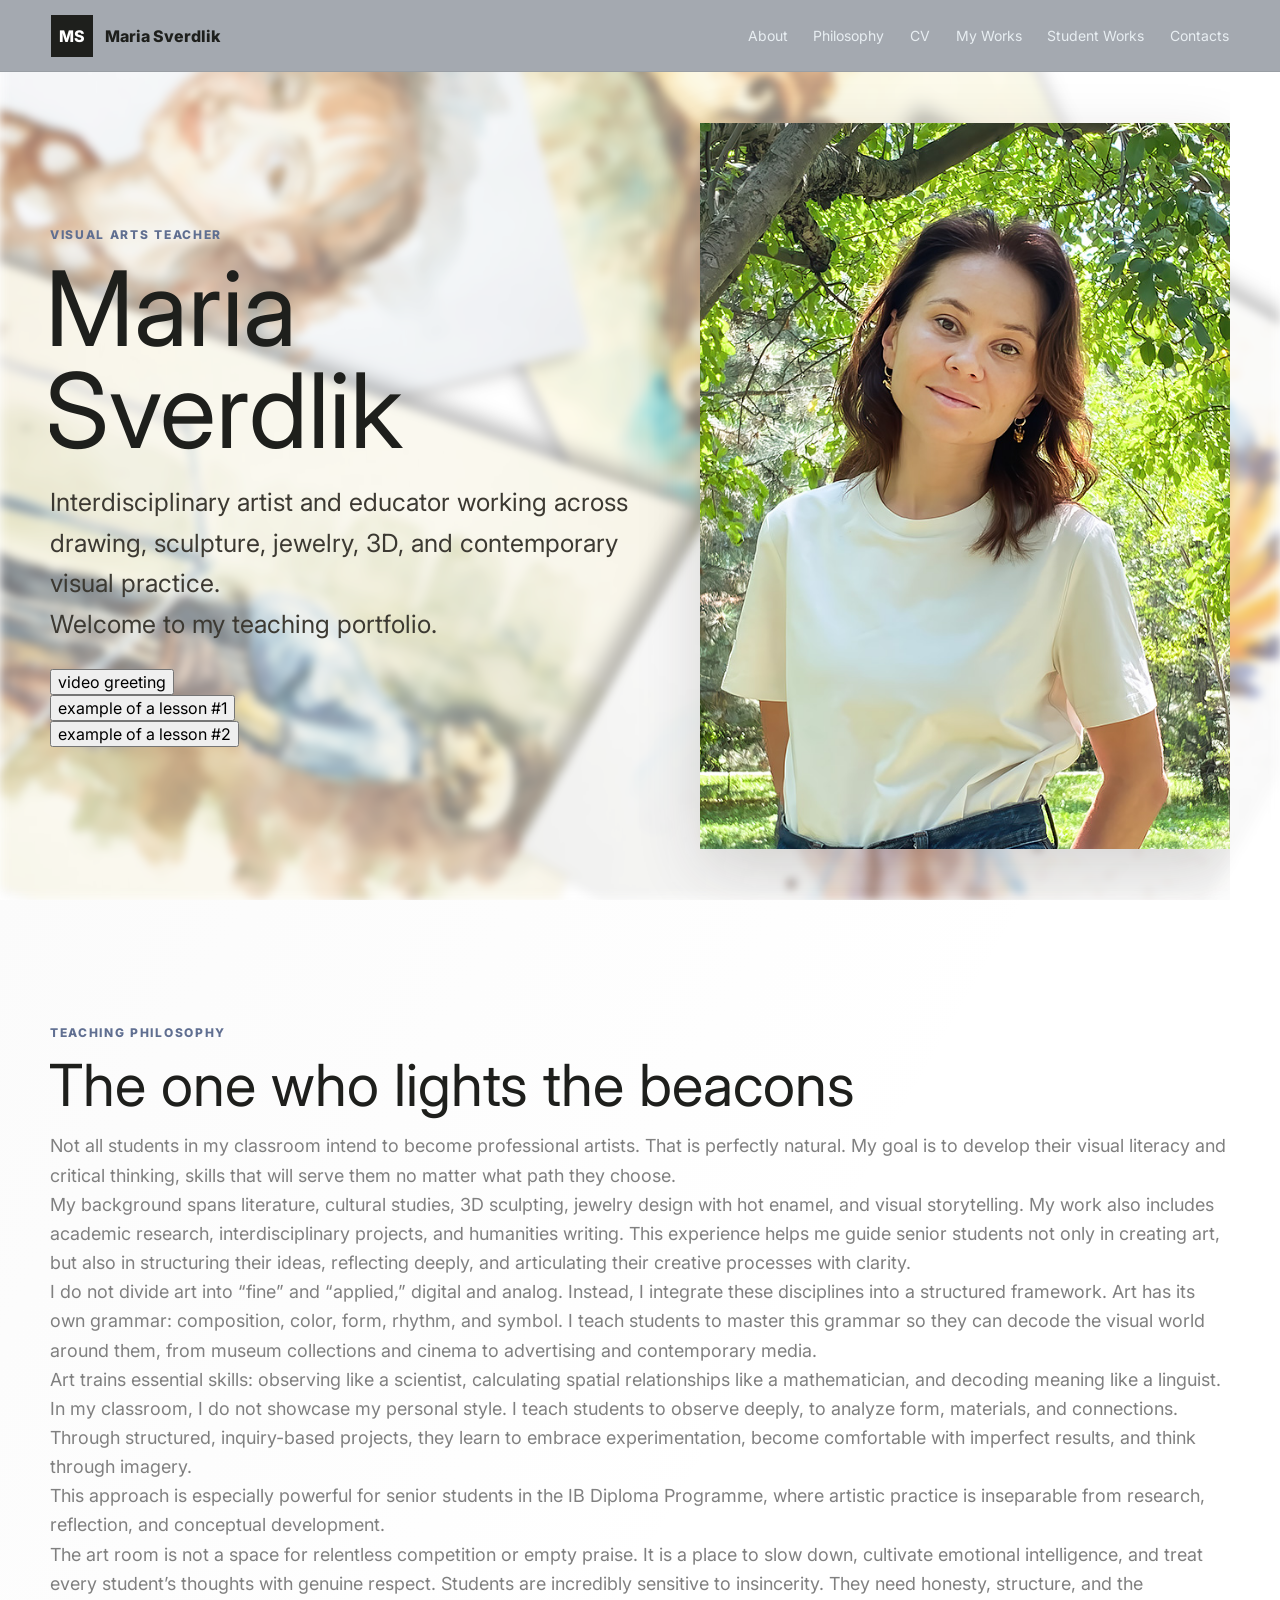
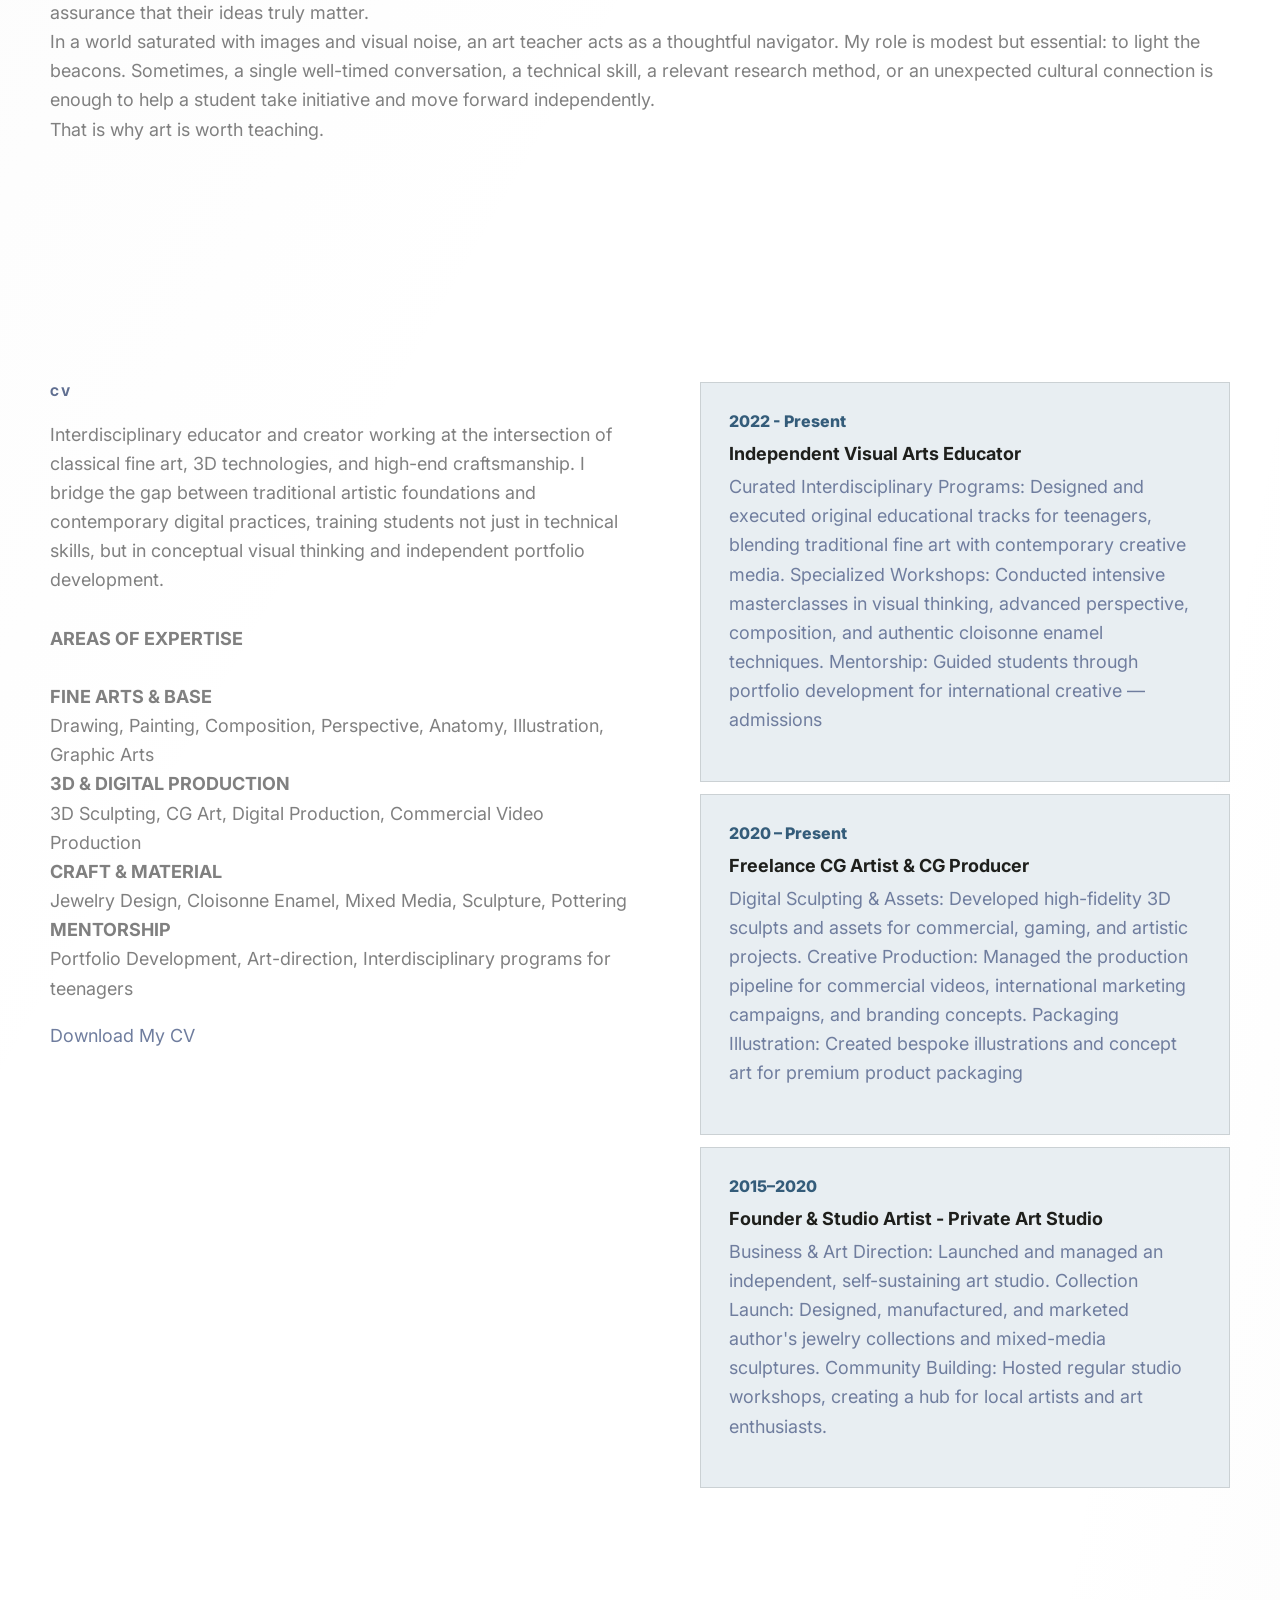
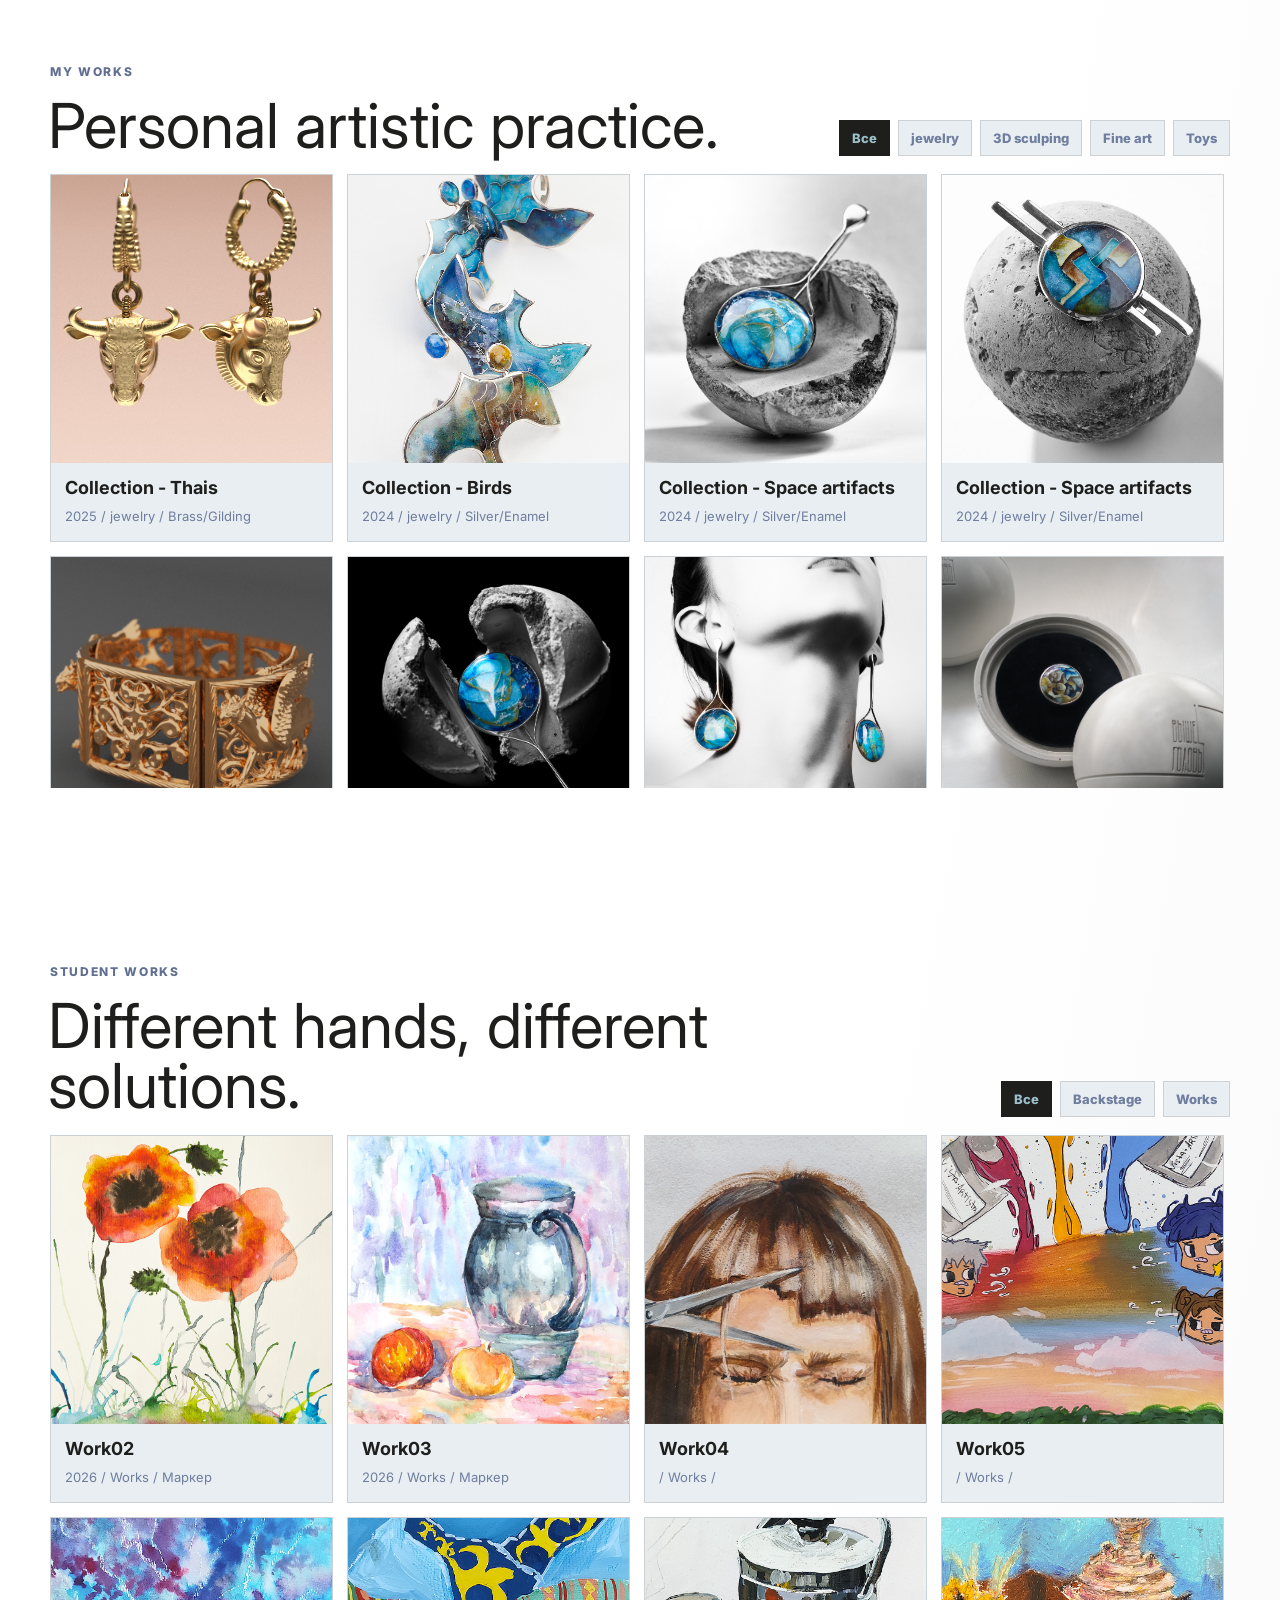
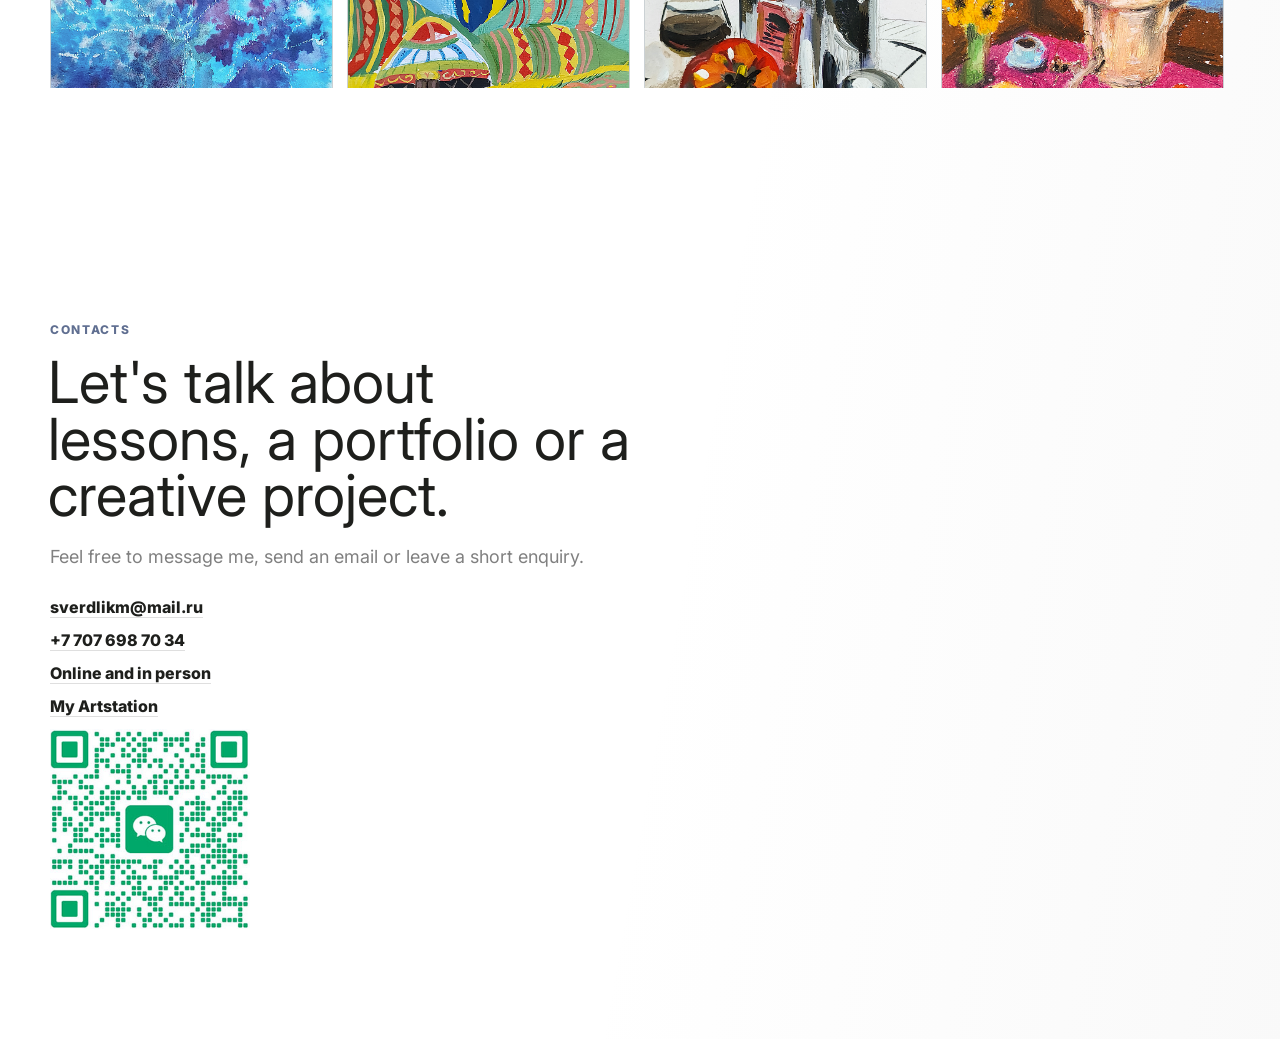
==== commit 0a6fd608: "ok4" ====
--- a/site/index.html
+++ b/site/index.html
@@ -112,6 +112,7 @@
               <a data-content-href="tel:contacts.phone" data-content="contacts.phone"></a>
               <span data-content="contacts.availability"></span>
               <a href="https://www.artstation.com/heykel409" target="_blank" rel="noopener noreferrer">My Artstation</a>
+              <img src="../site/images/site/vchat.jpg" width="200px" height="200px">
             </address>
           </div>
         </div>
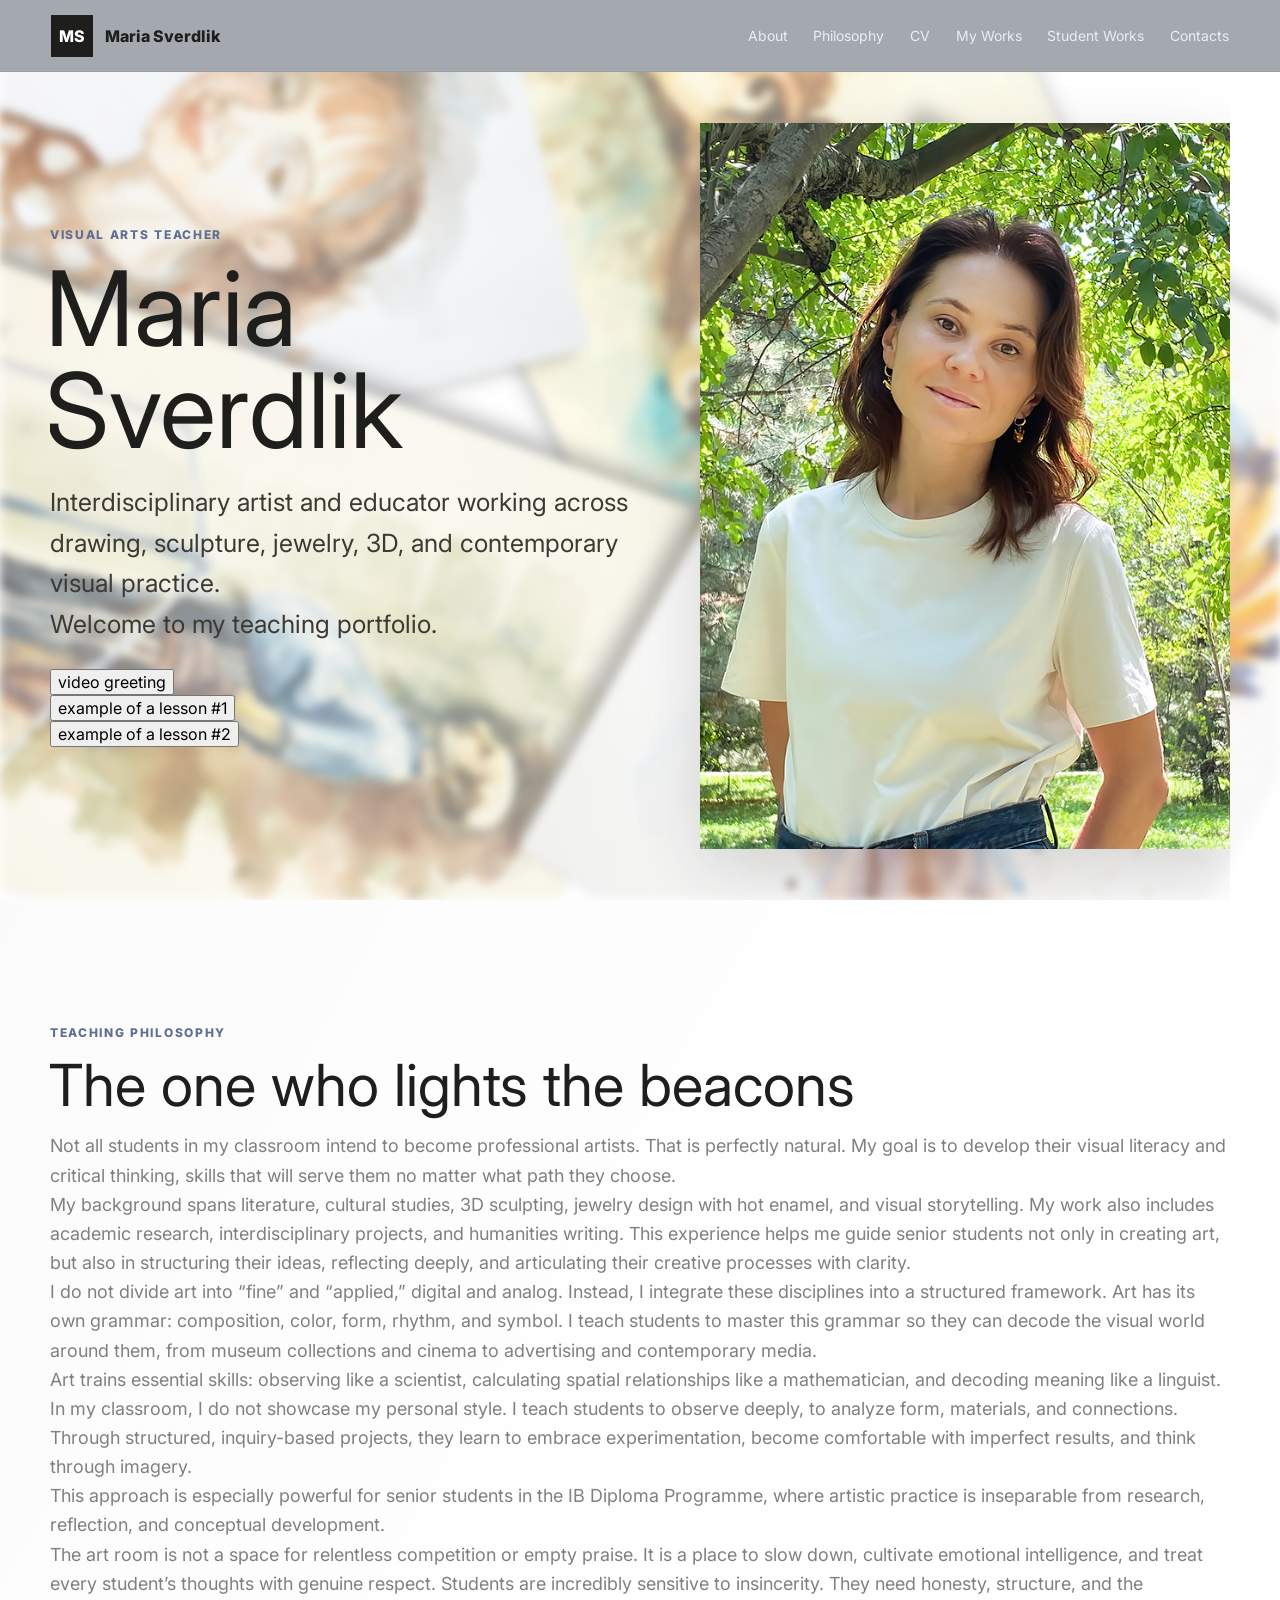
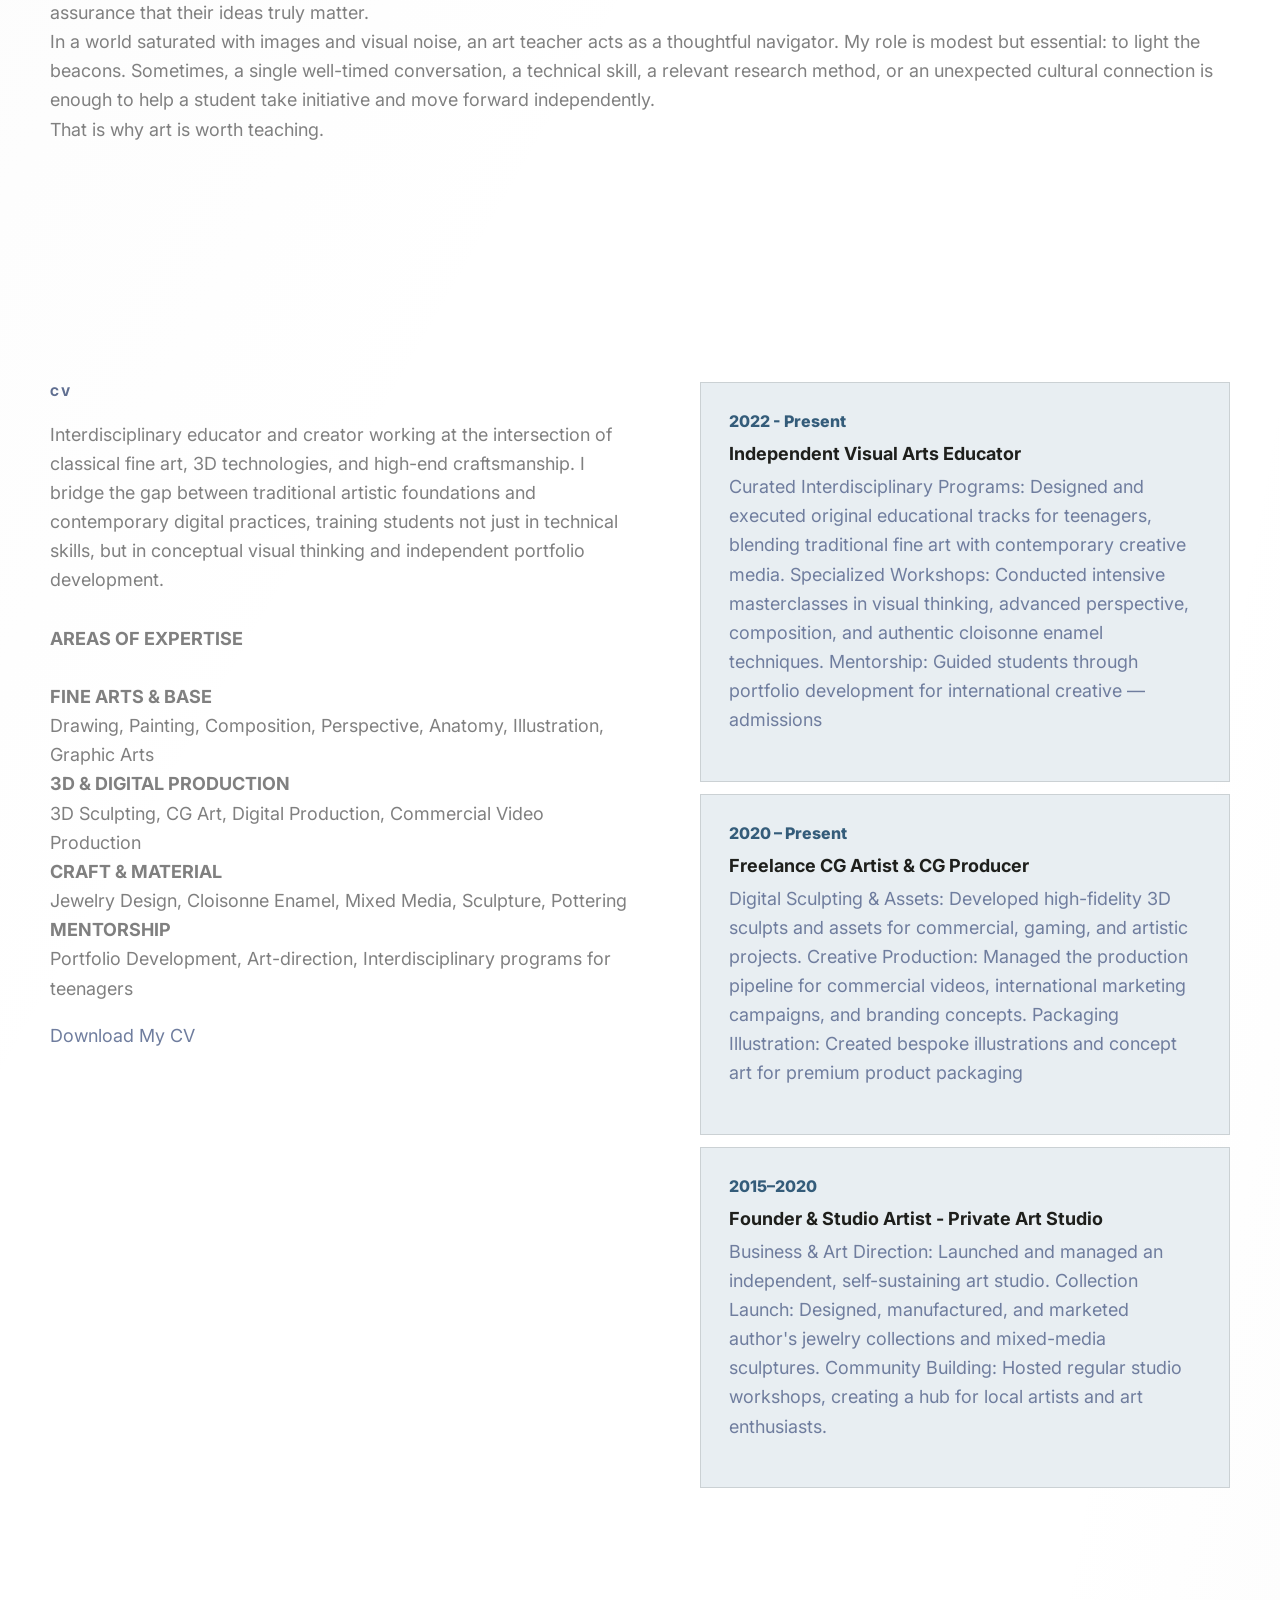
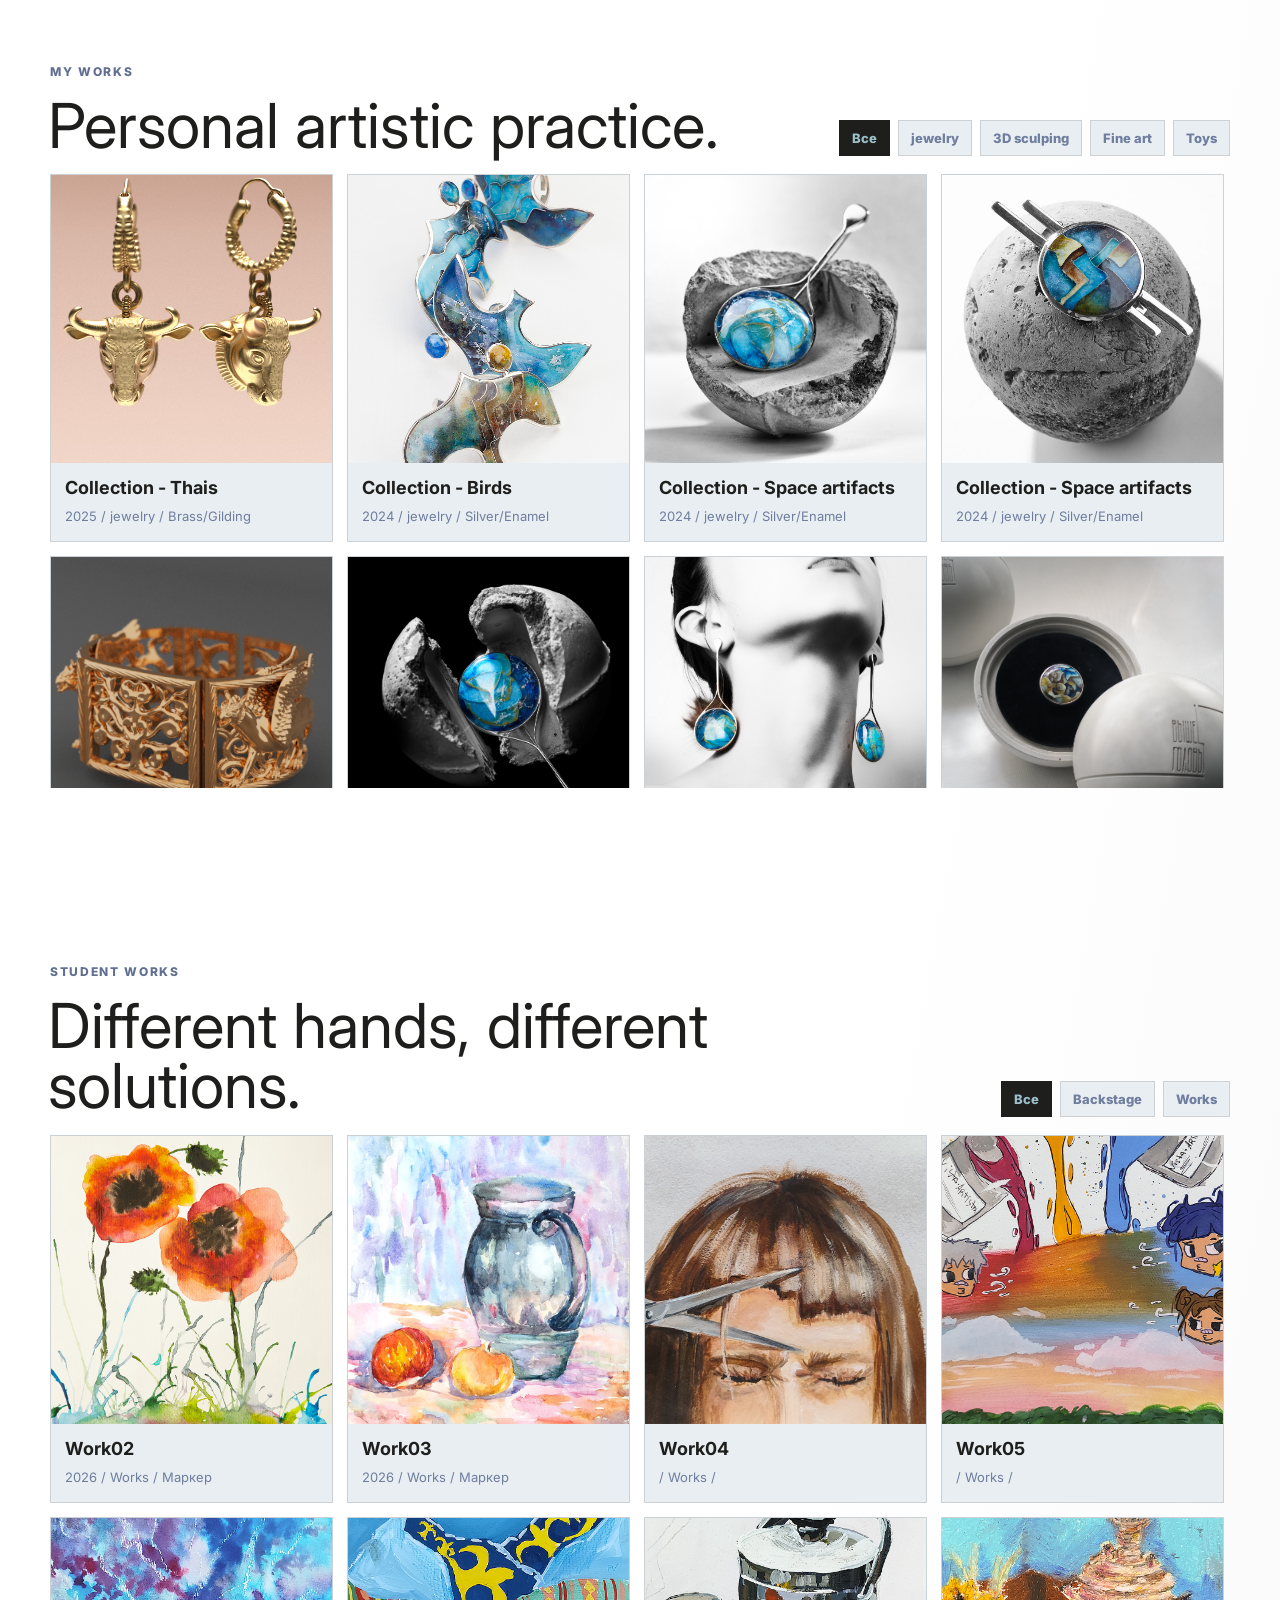
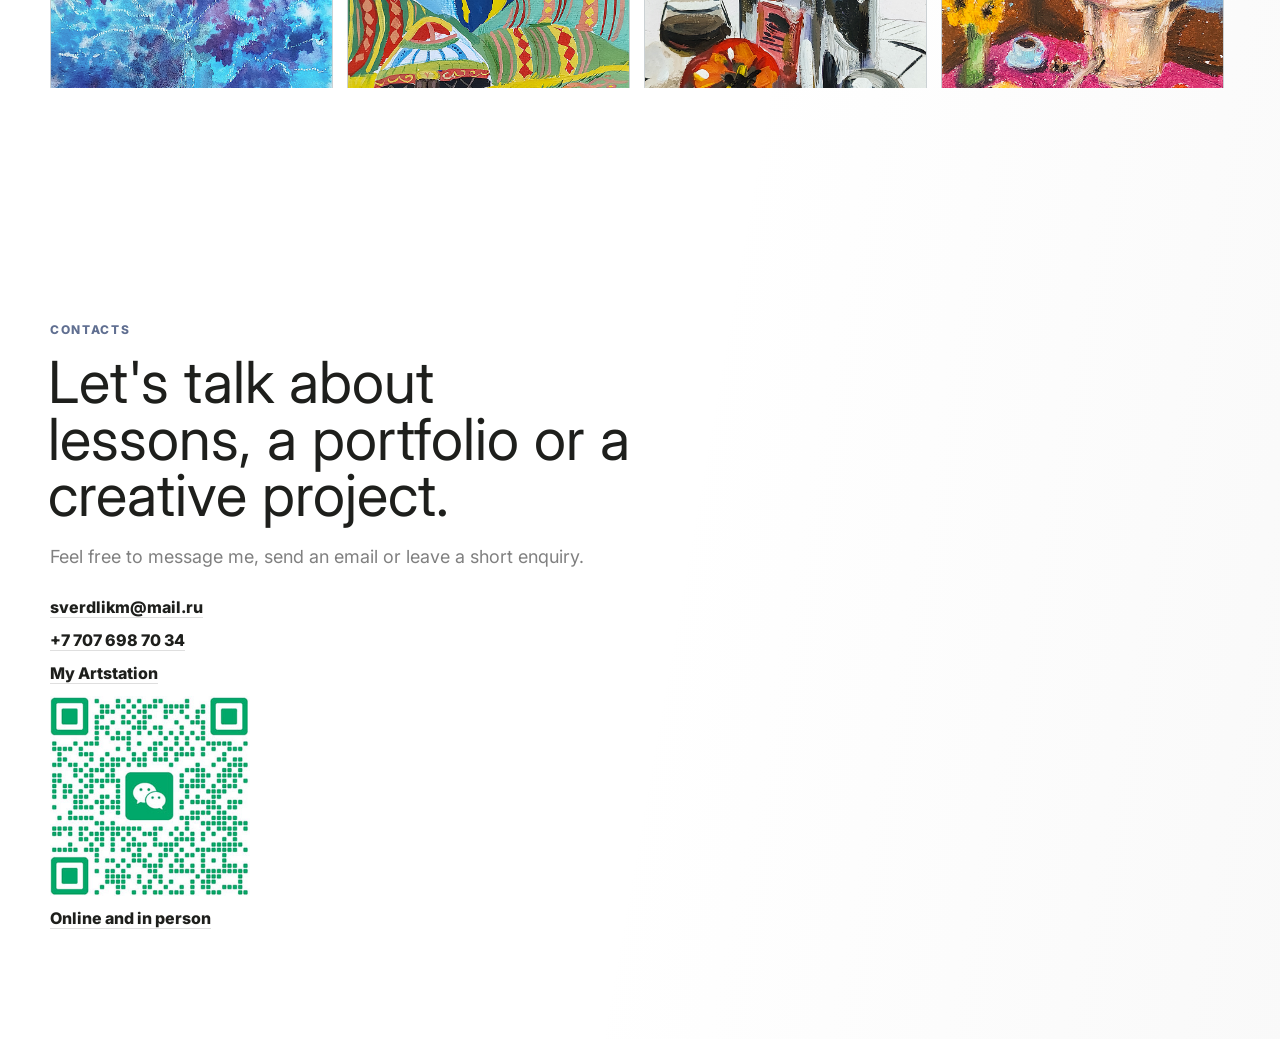
==== commit 5b15add0: "Update index.html" ====
--- a/site/index.html
+++ b/site/index.html
@@ -108,11 +108,11 @@
             <p class="text-tertiary" data-content="contacts.intro"></p>
 
             <address class="contact-list">
-              <a data-content-href="mailto:contacts.email" data-content="contacts.email"></a>
+              <a data-content-href="contacts.email" data-content="contacts.email"></a>
               <a data-content-href="tel:contacts.phone" data-content="contacts.phone"></a>
-              <span data-content="contacts.availability"></span>
               <a href="https://www.artstation.com/heykel409" target="_blank" rel="noopener noreferrer">My Artstation</a>
               <img src="../site/images/site/vchat.jpg" width="200px" height="200px">
+              <span data-content="contacts.availability"></span>
             </address>
           </div>
         </div>
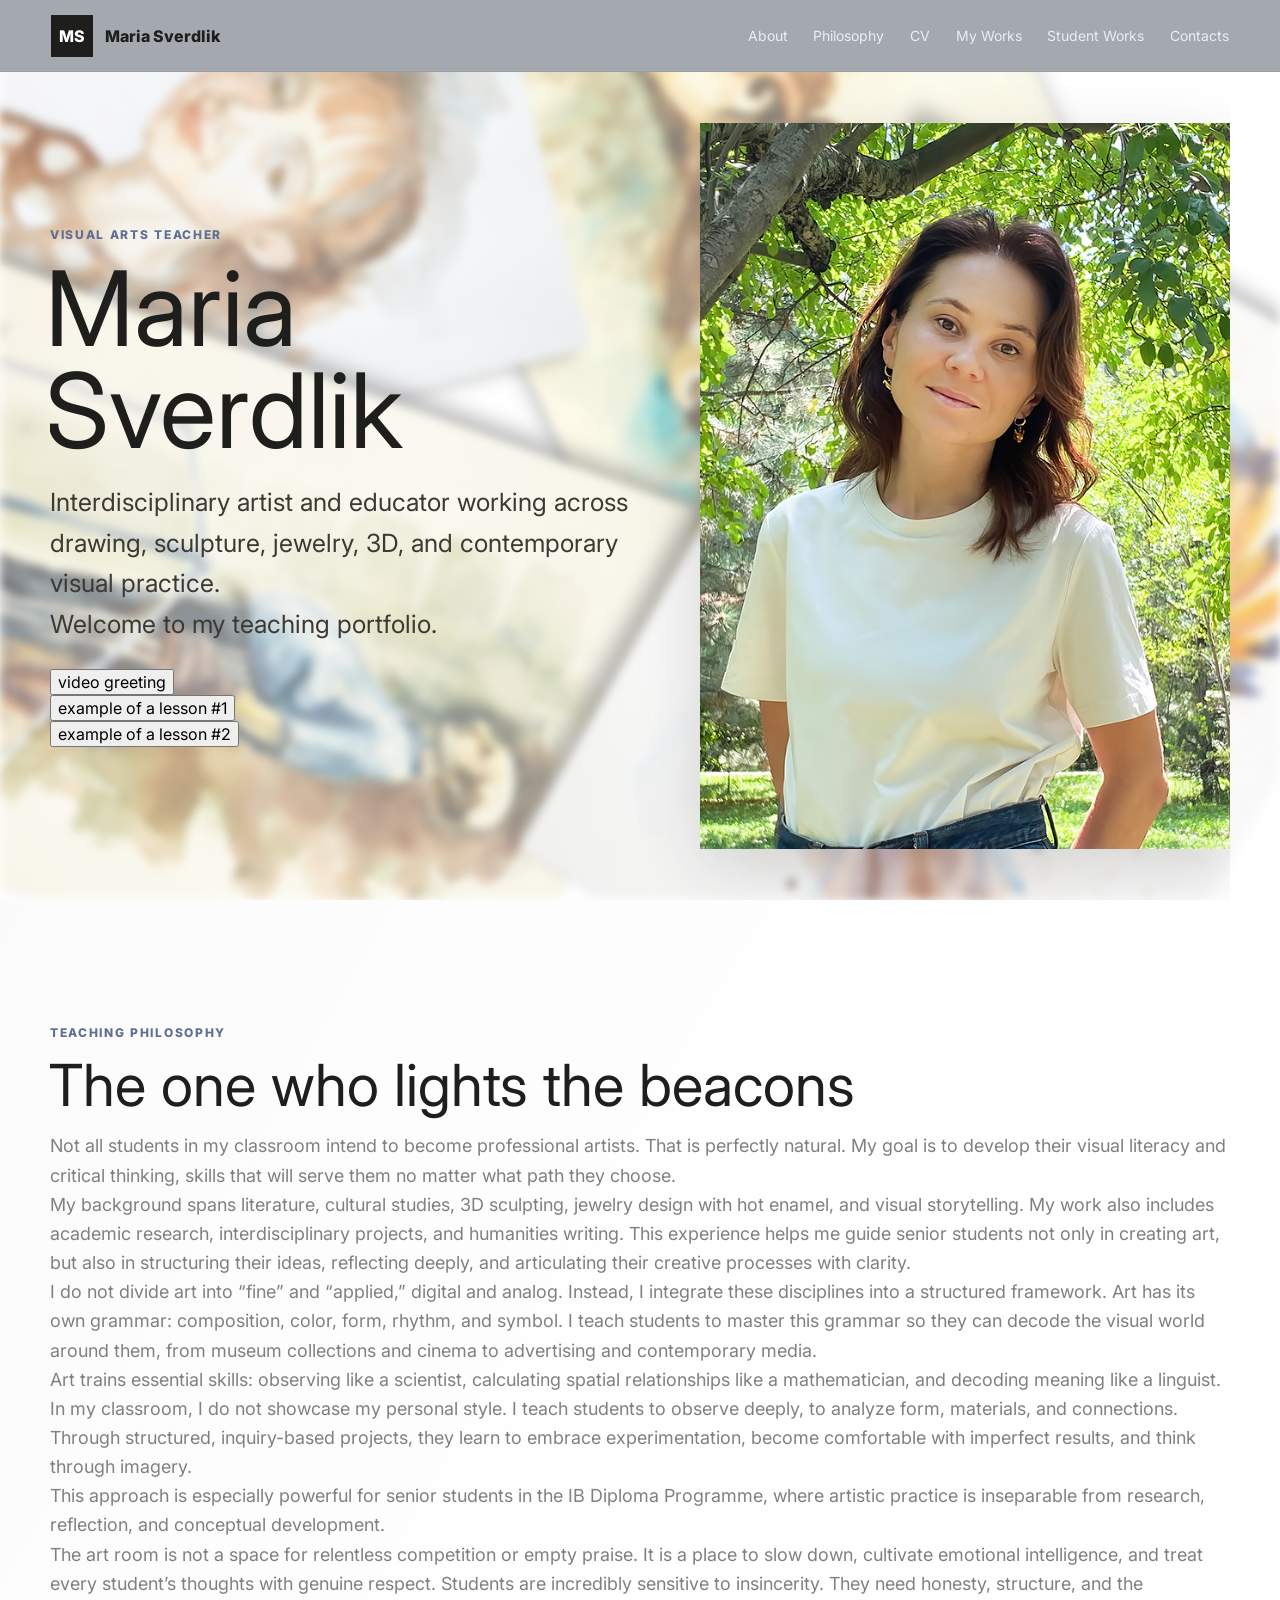
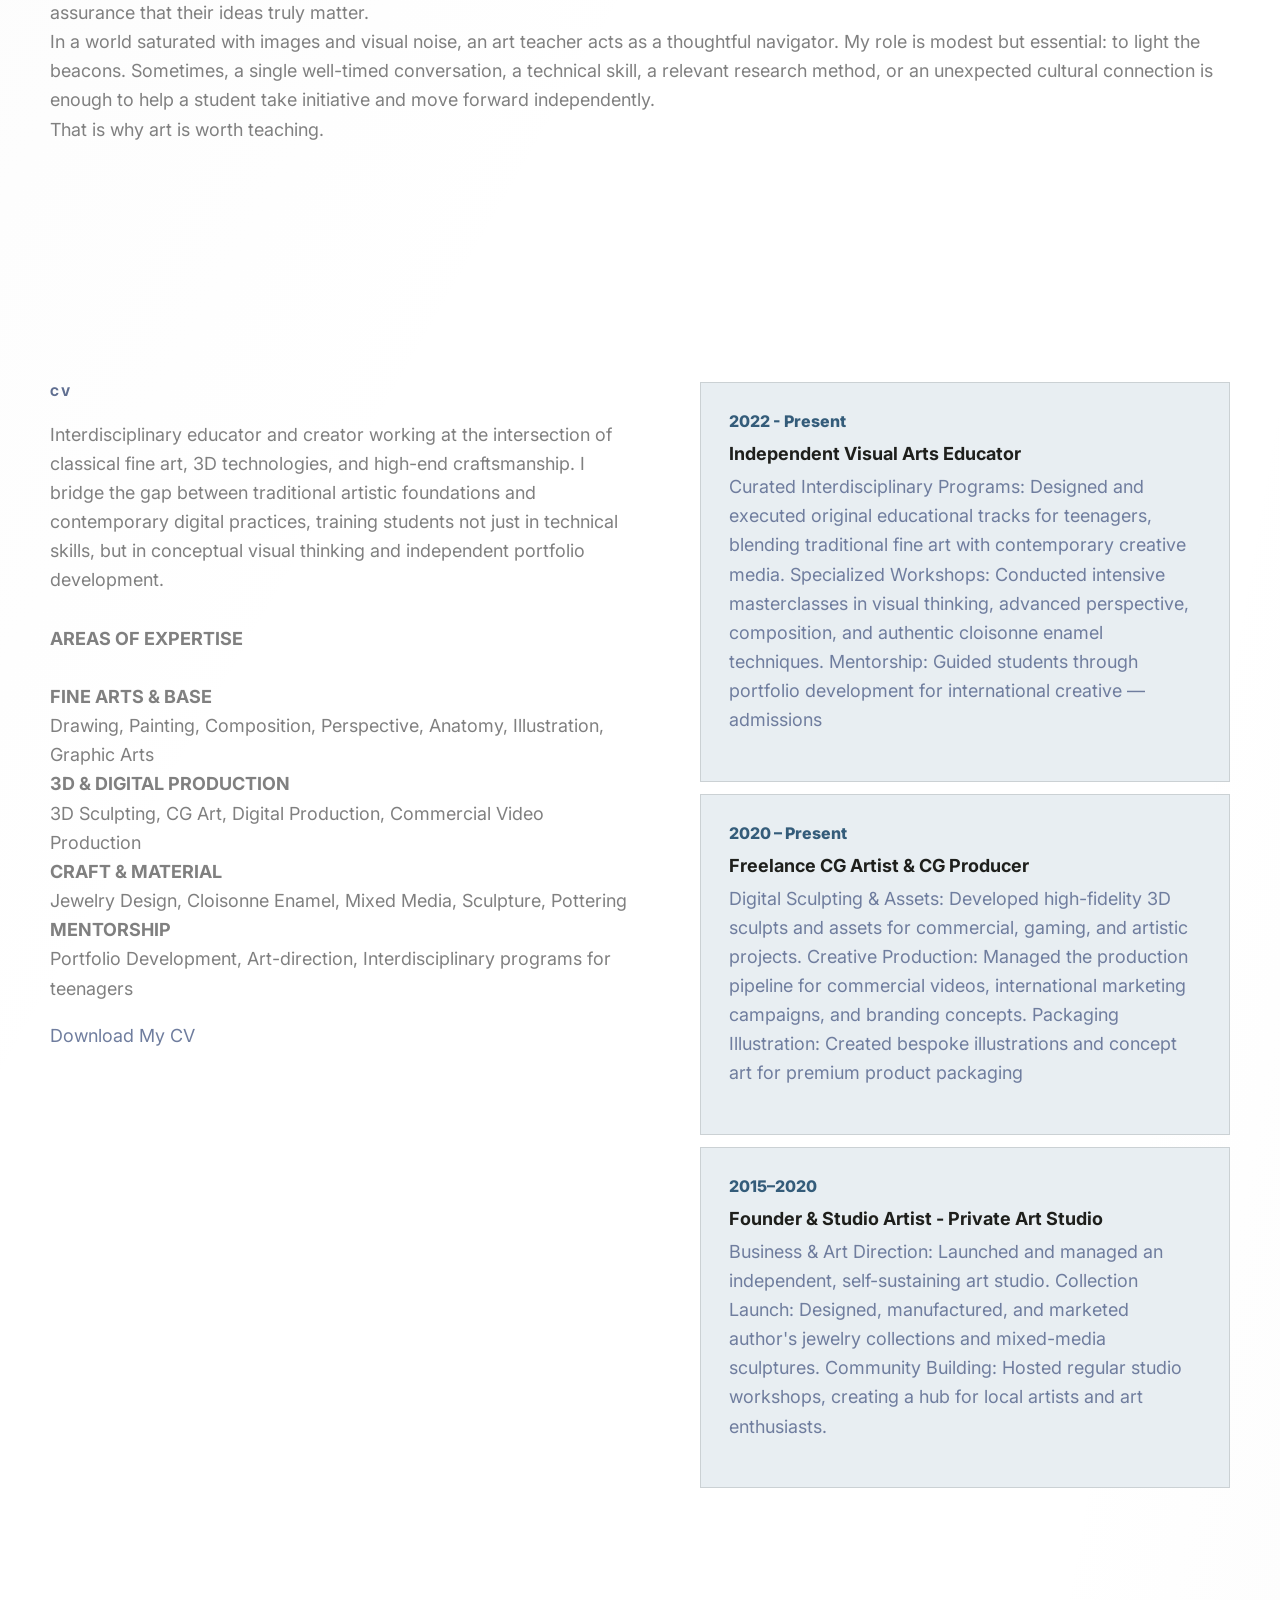
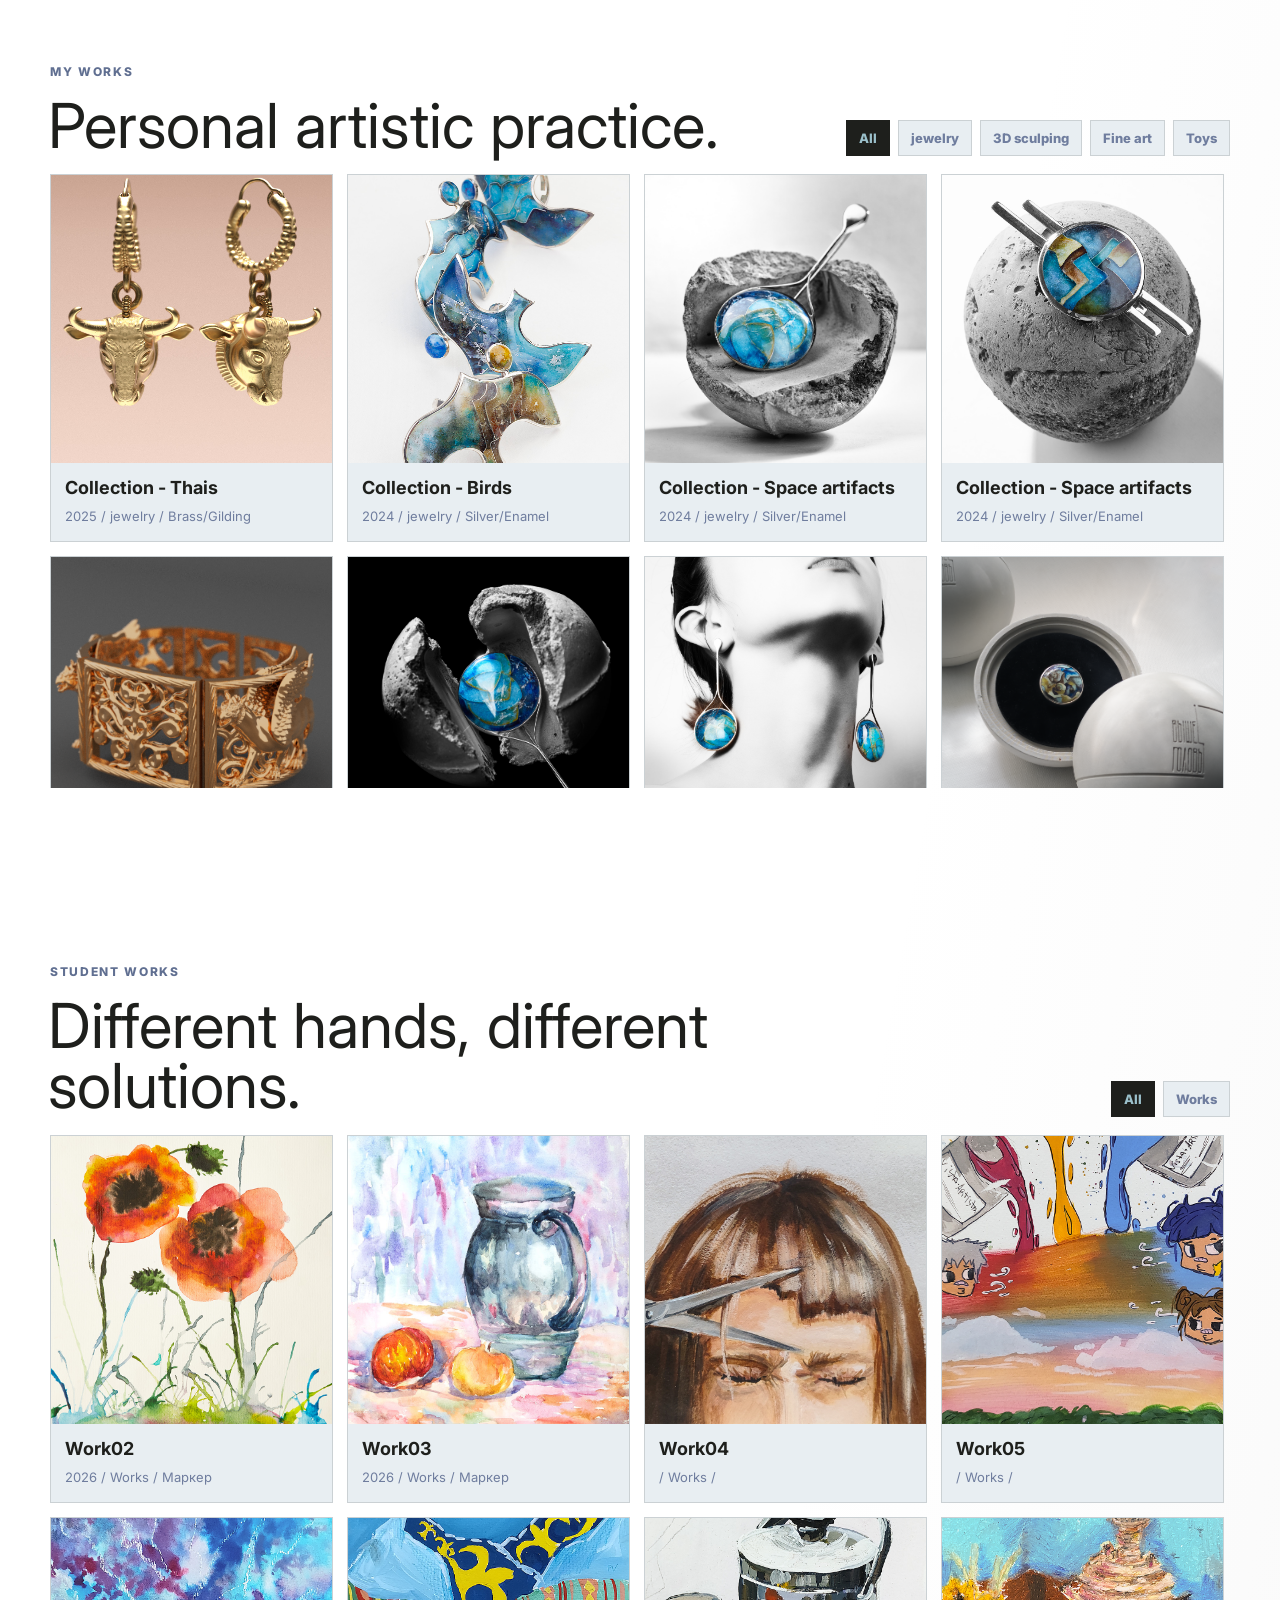
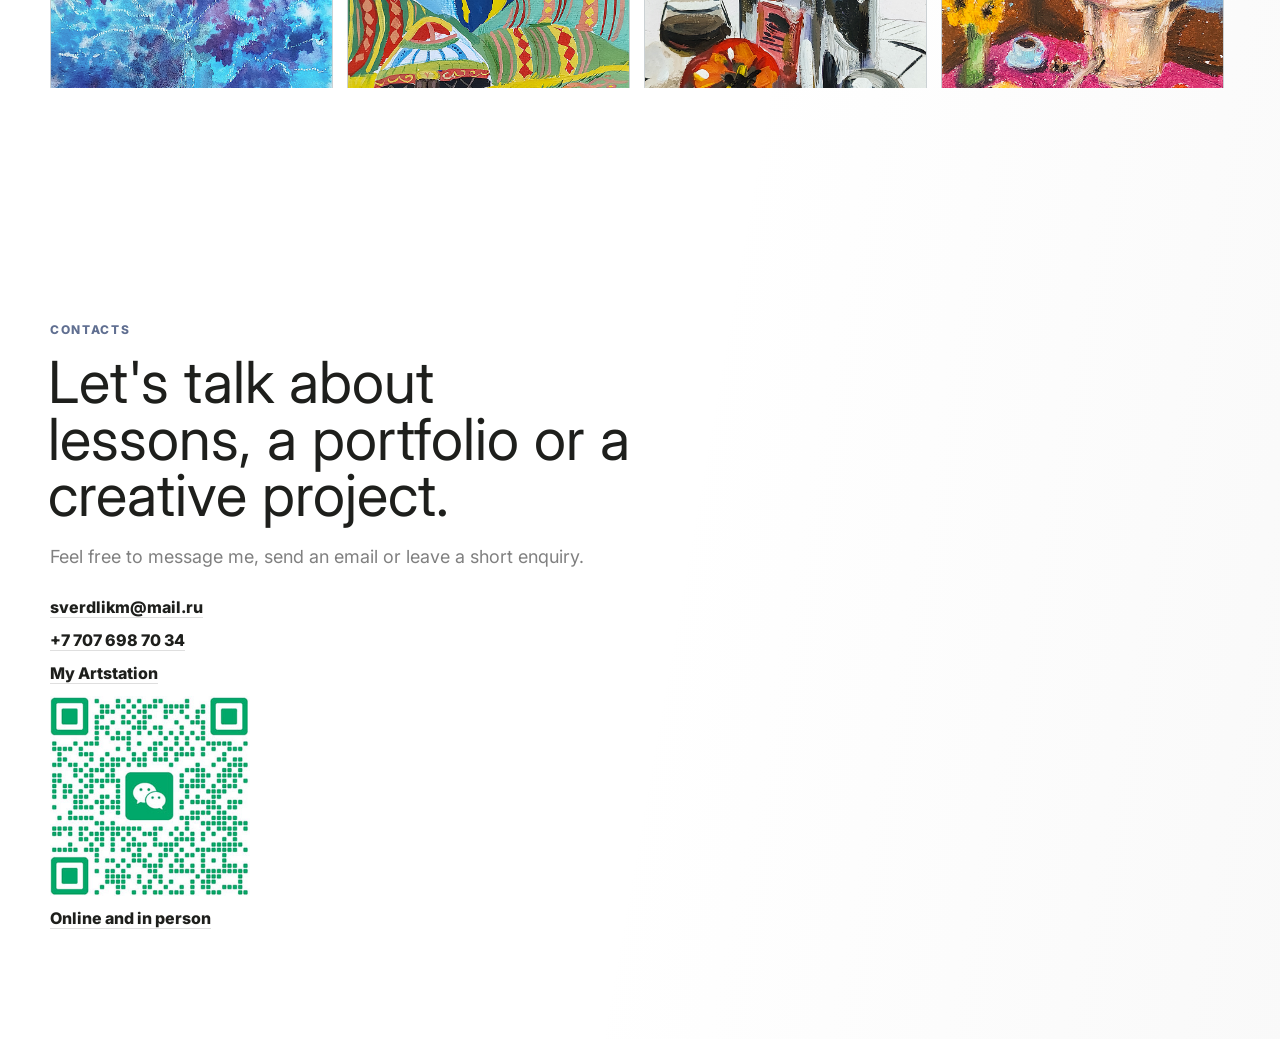
==== commit 7ff1a0ed: "ok8" ====
--- a/site/index.html
+++ b/site/index.html
@@ -39,6 +39,10 @@
             <button type="button" data-video-trigger data-video-src="../site/data/hello.mp4">video greeting</button><br>
             <button type="button" data-video-trigger data-video-src="../site/data/lesson_01.mp4">example of a lesson #1</button><br>
             <button type="button" data-video-trigger data-video-src="../site/data/lesson_02.mp4">example of a lesson #2</button>
+            <dialog class="video-dialog" data-video-dialog>
+              <button class="dialog-close" type="button" aria-label="Close" data-video-dialog-close>x</button>
+              <video data-video-dialog-video controls></video>
+            </dialog>
           </div>
 
           <div class="hero-art" aria-label="Decorative art composition">
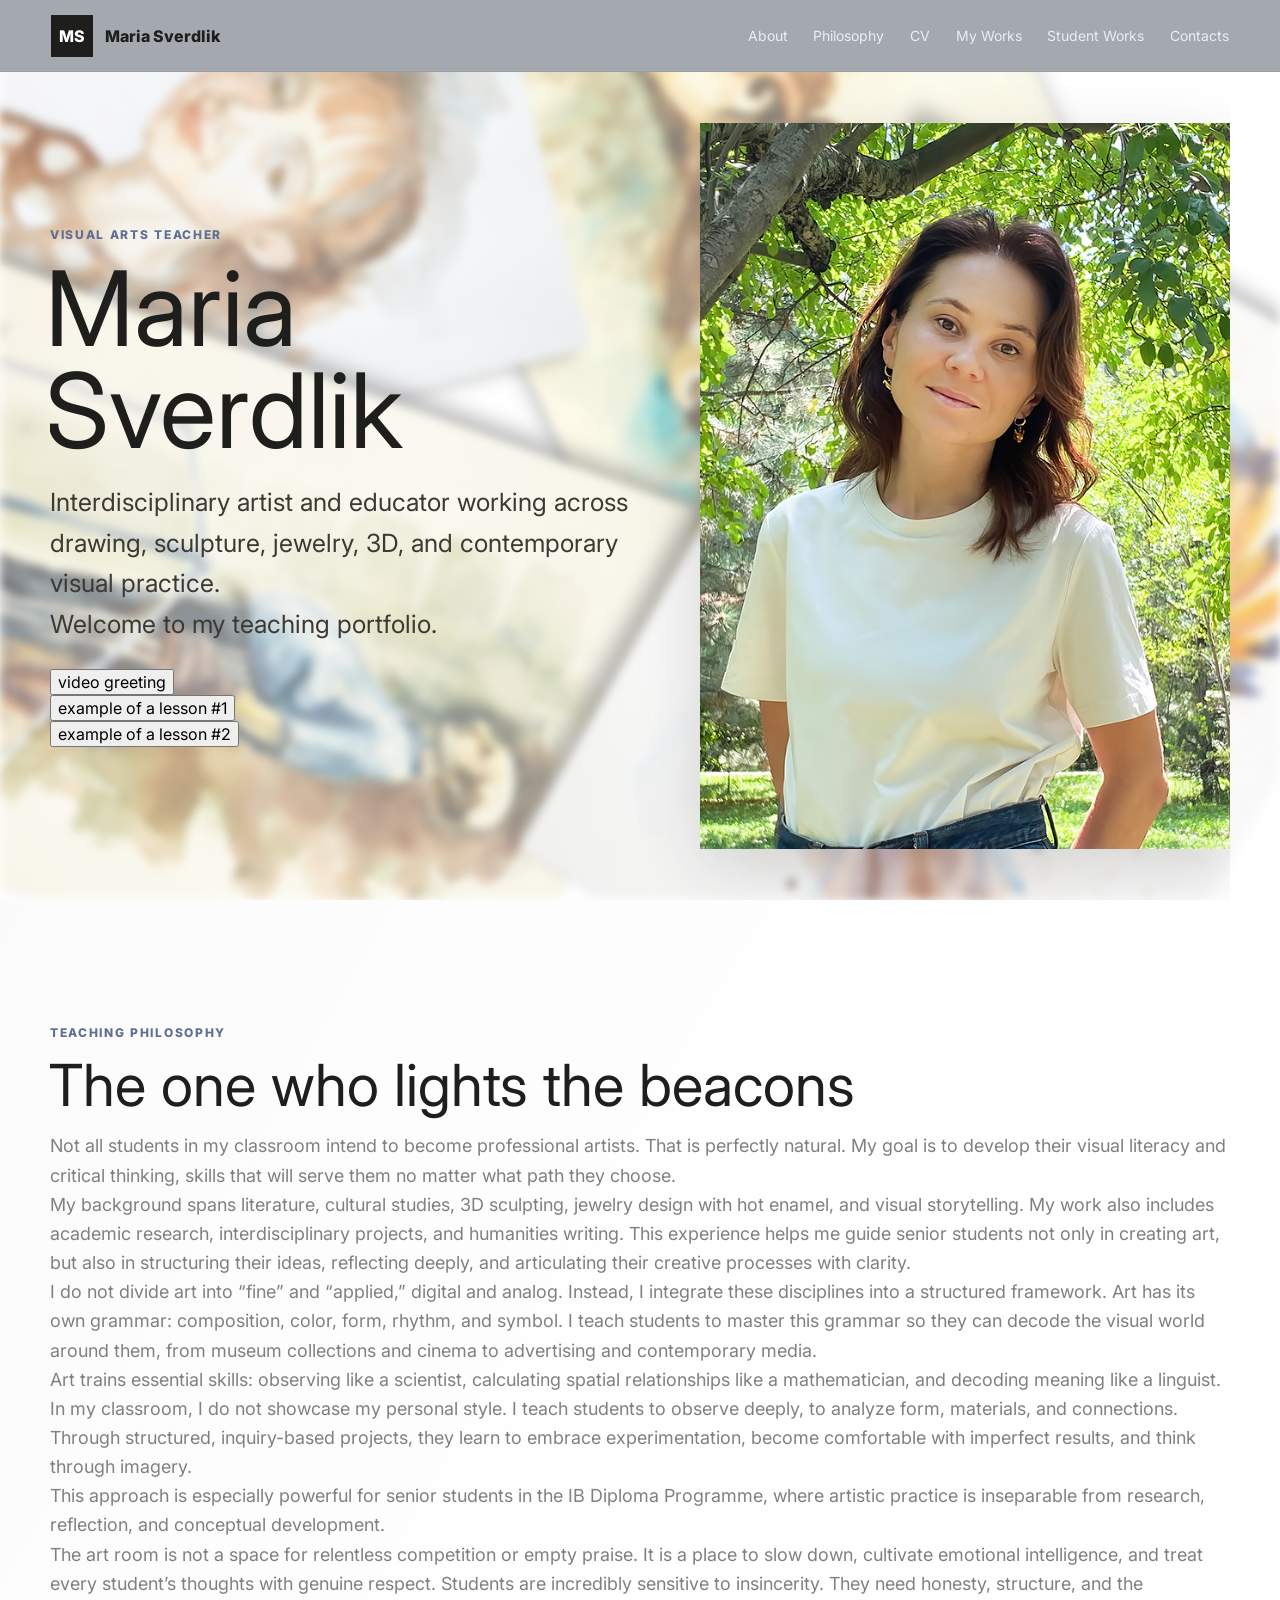
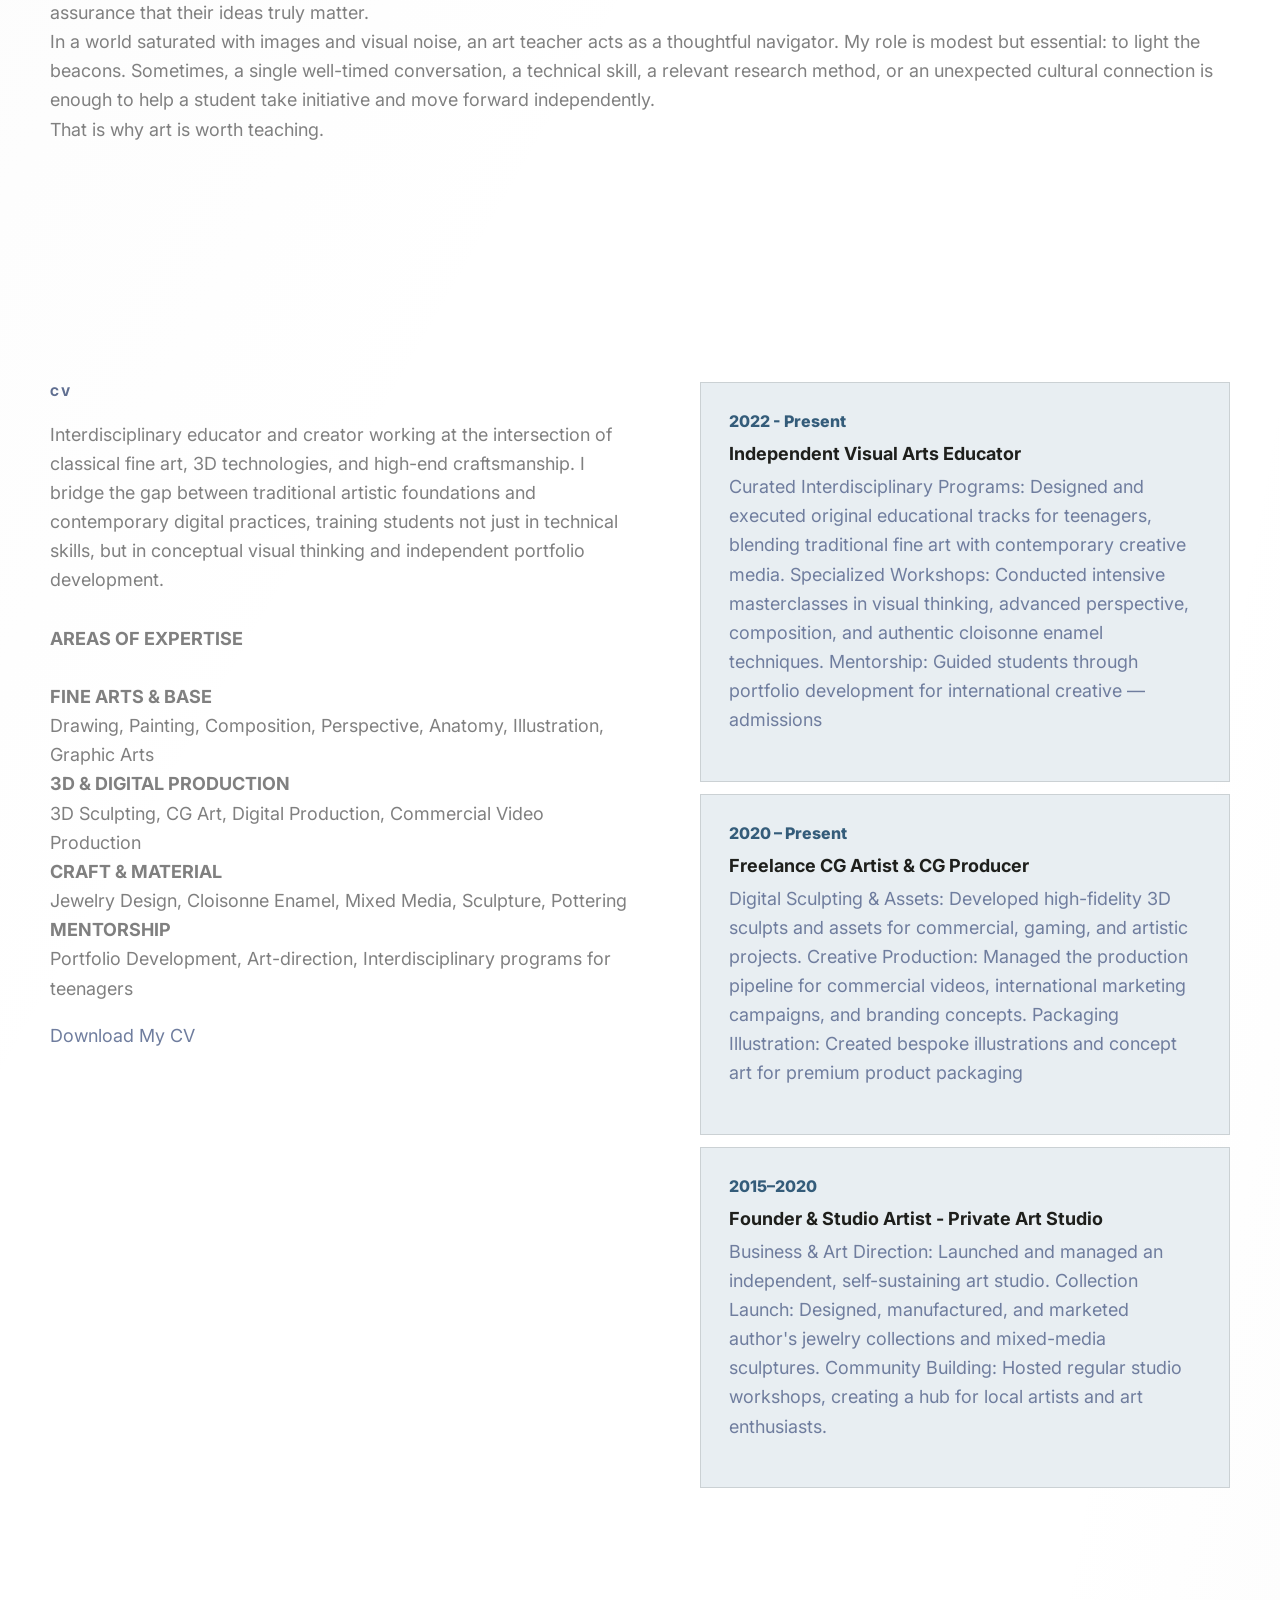
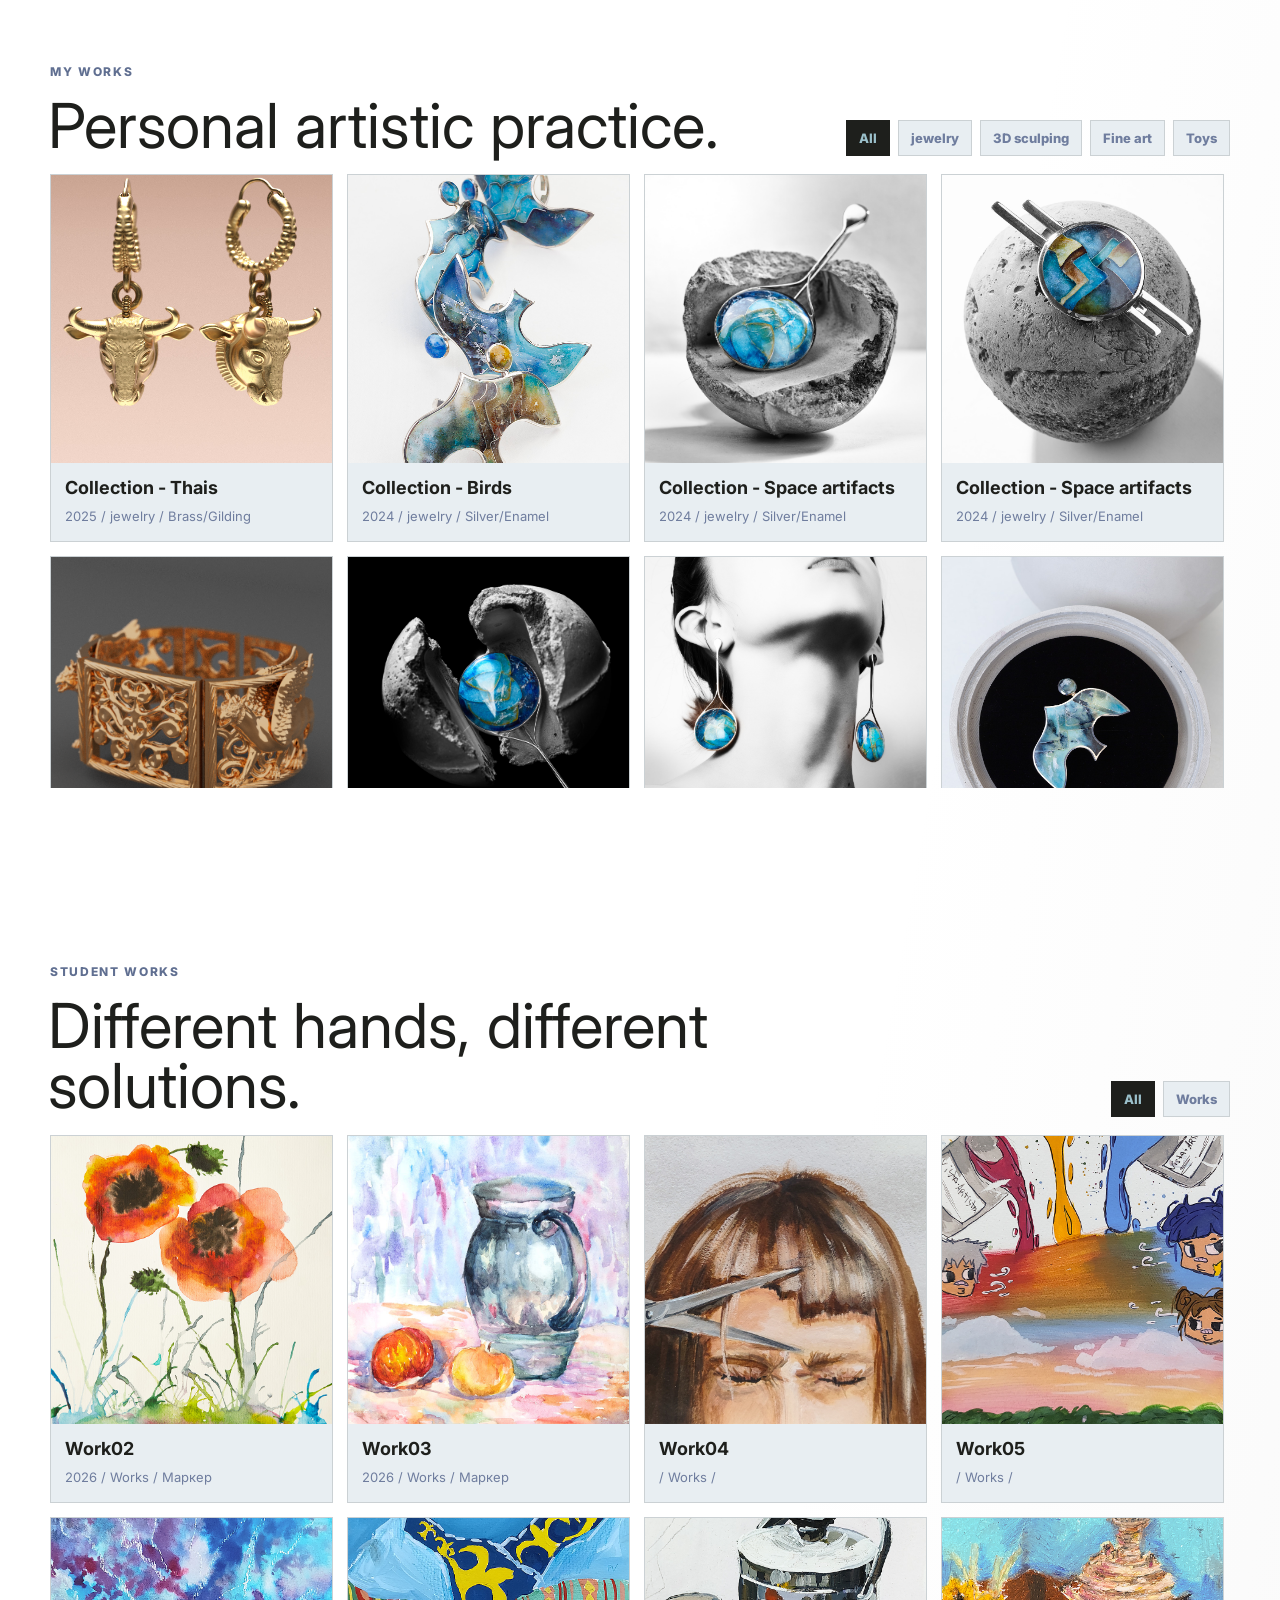
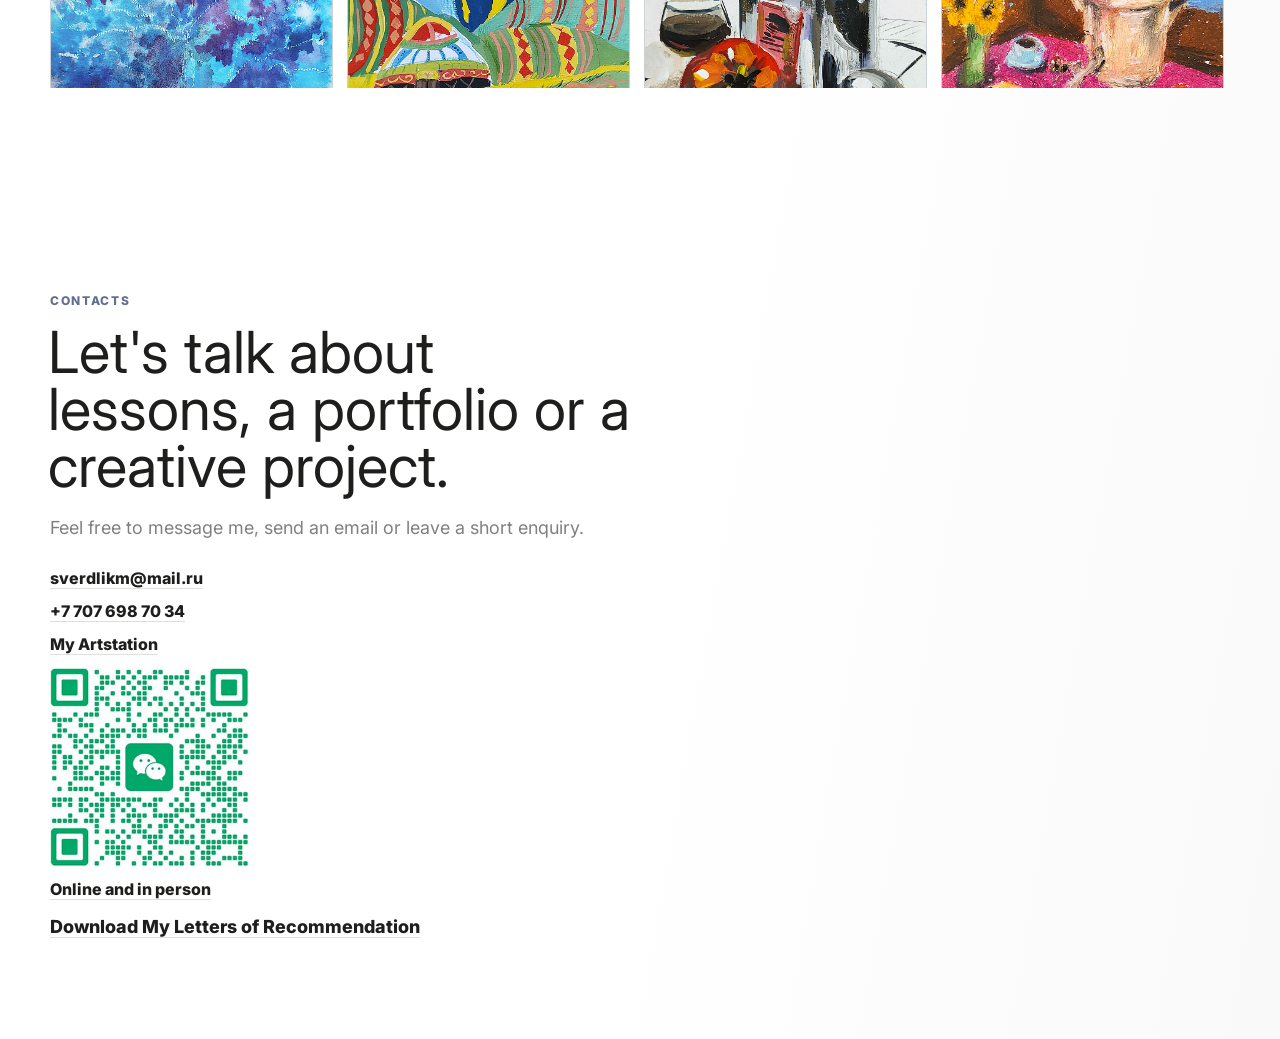
==== commit 186dab3d: "ok13" ====
--- a/site/index.html
+++ b/site/index.html
@@ -117,6 +117,7 @@
               <a href="https://www.artstation.com/heykel409" target="_blank" rel="noopener noreferrer">My Artstation</a>
               <img src="../site/images/site/vchat.jpg" width="200px" height="200px">
               <span data-content="contacts.availability"></span>
+              <p><a href="../site/data/Letters_of_Recommendation.pdf" download>Download My Letters of Recommendation</a></p>
             </address>
           </div>
         </div>
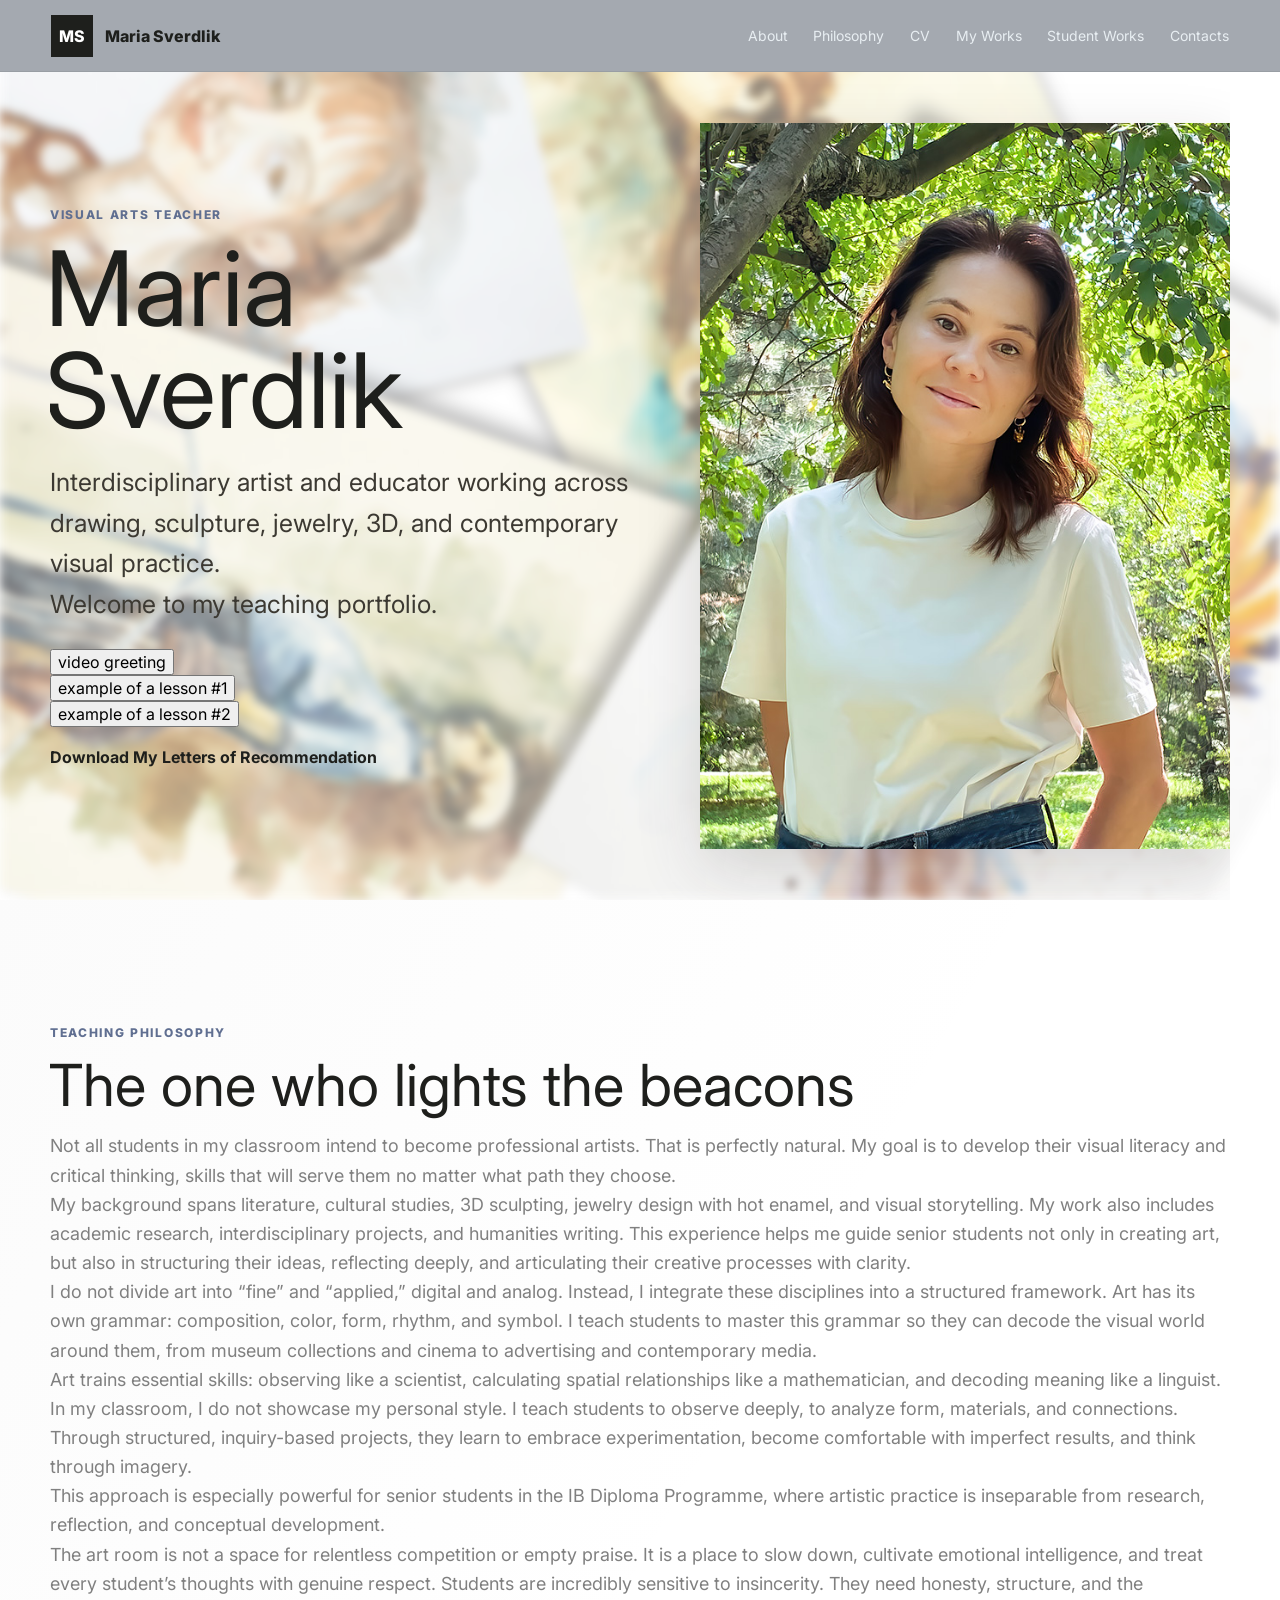
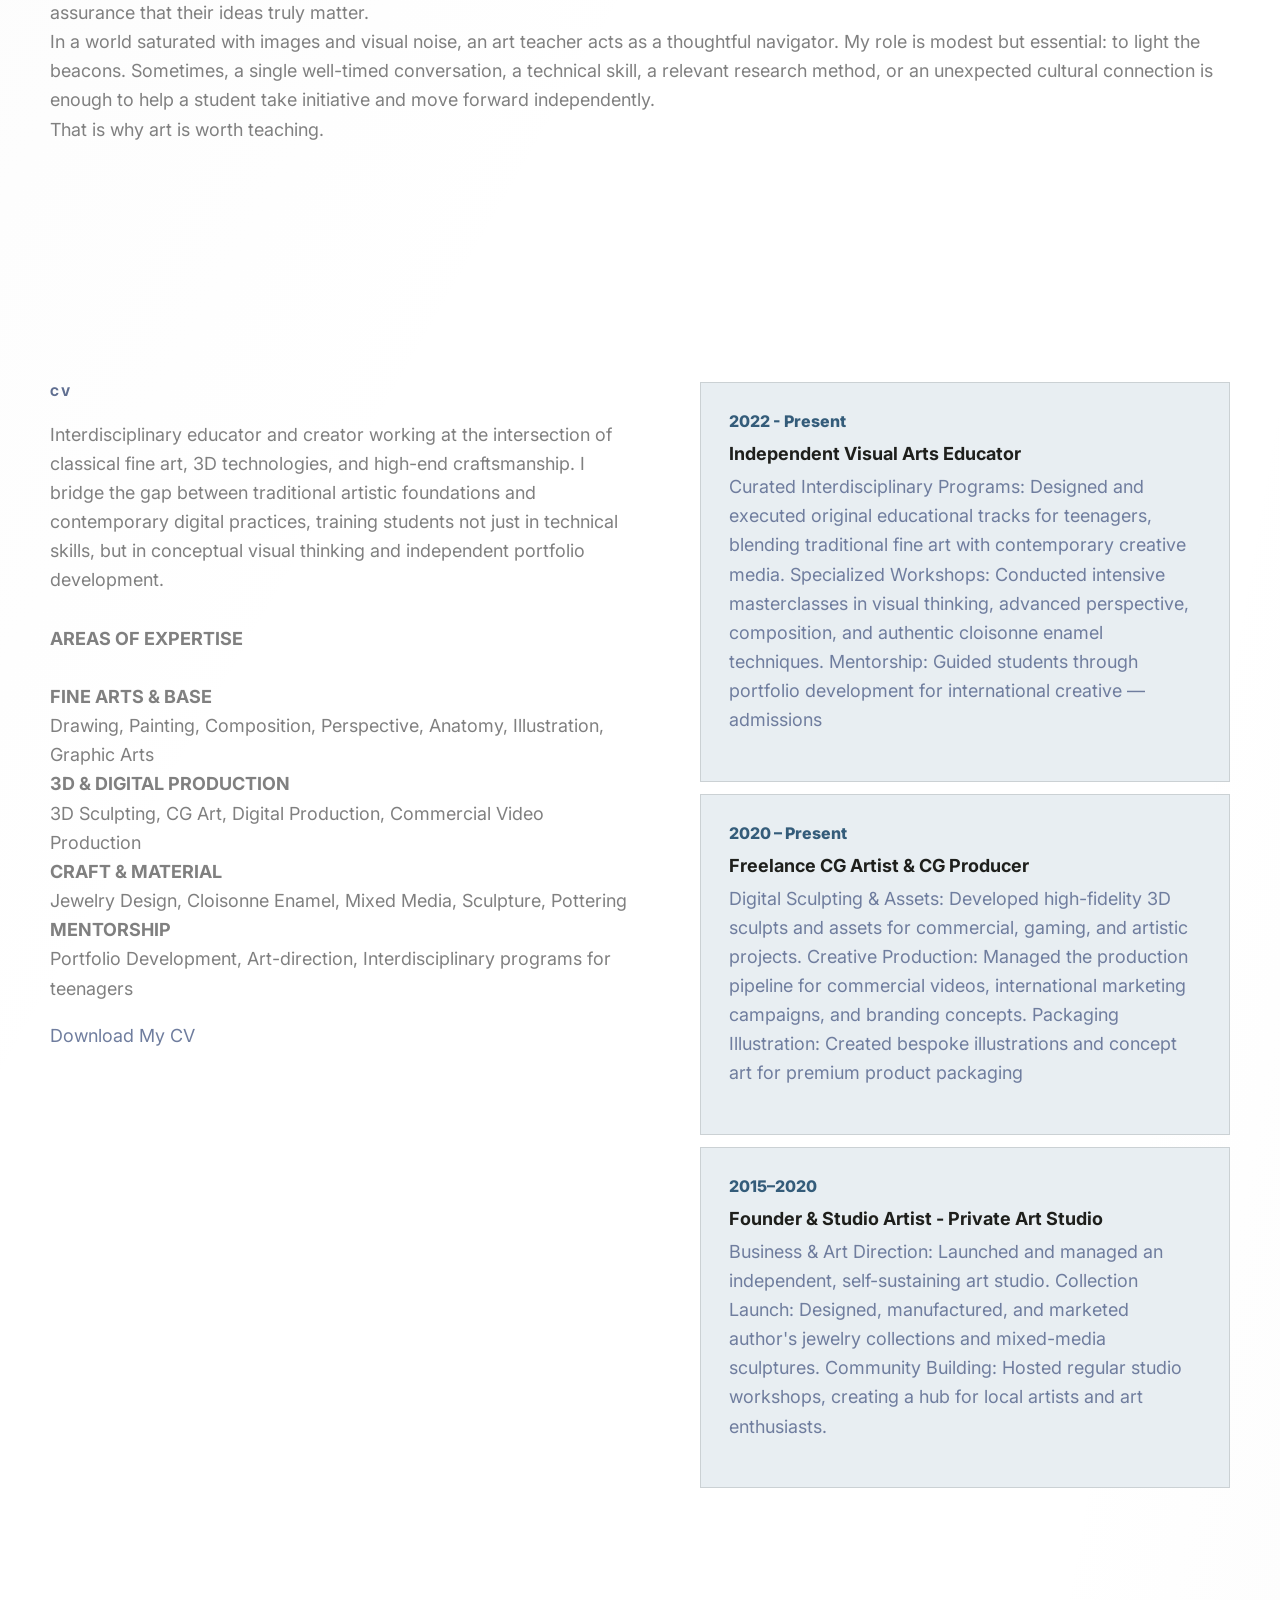
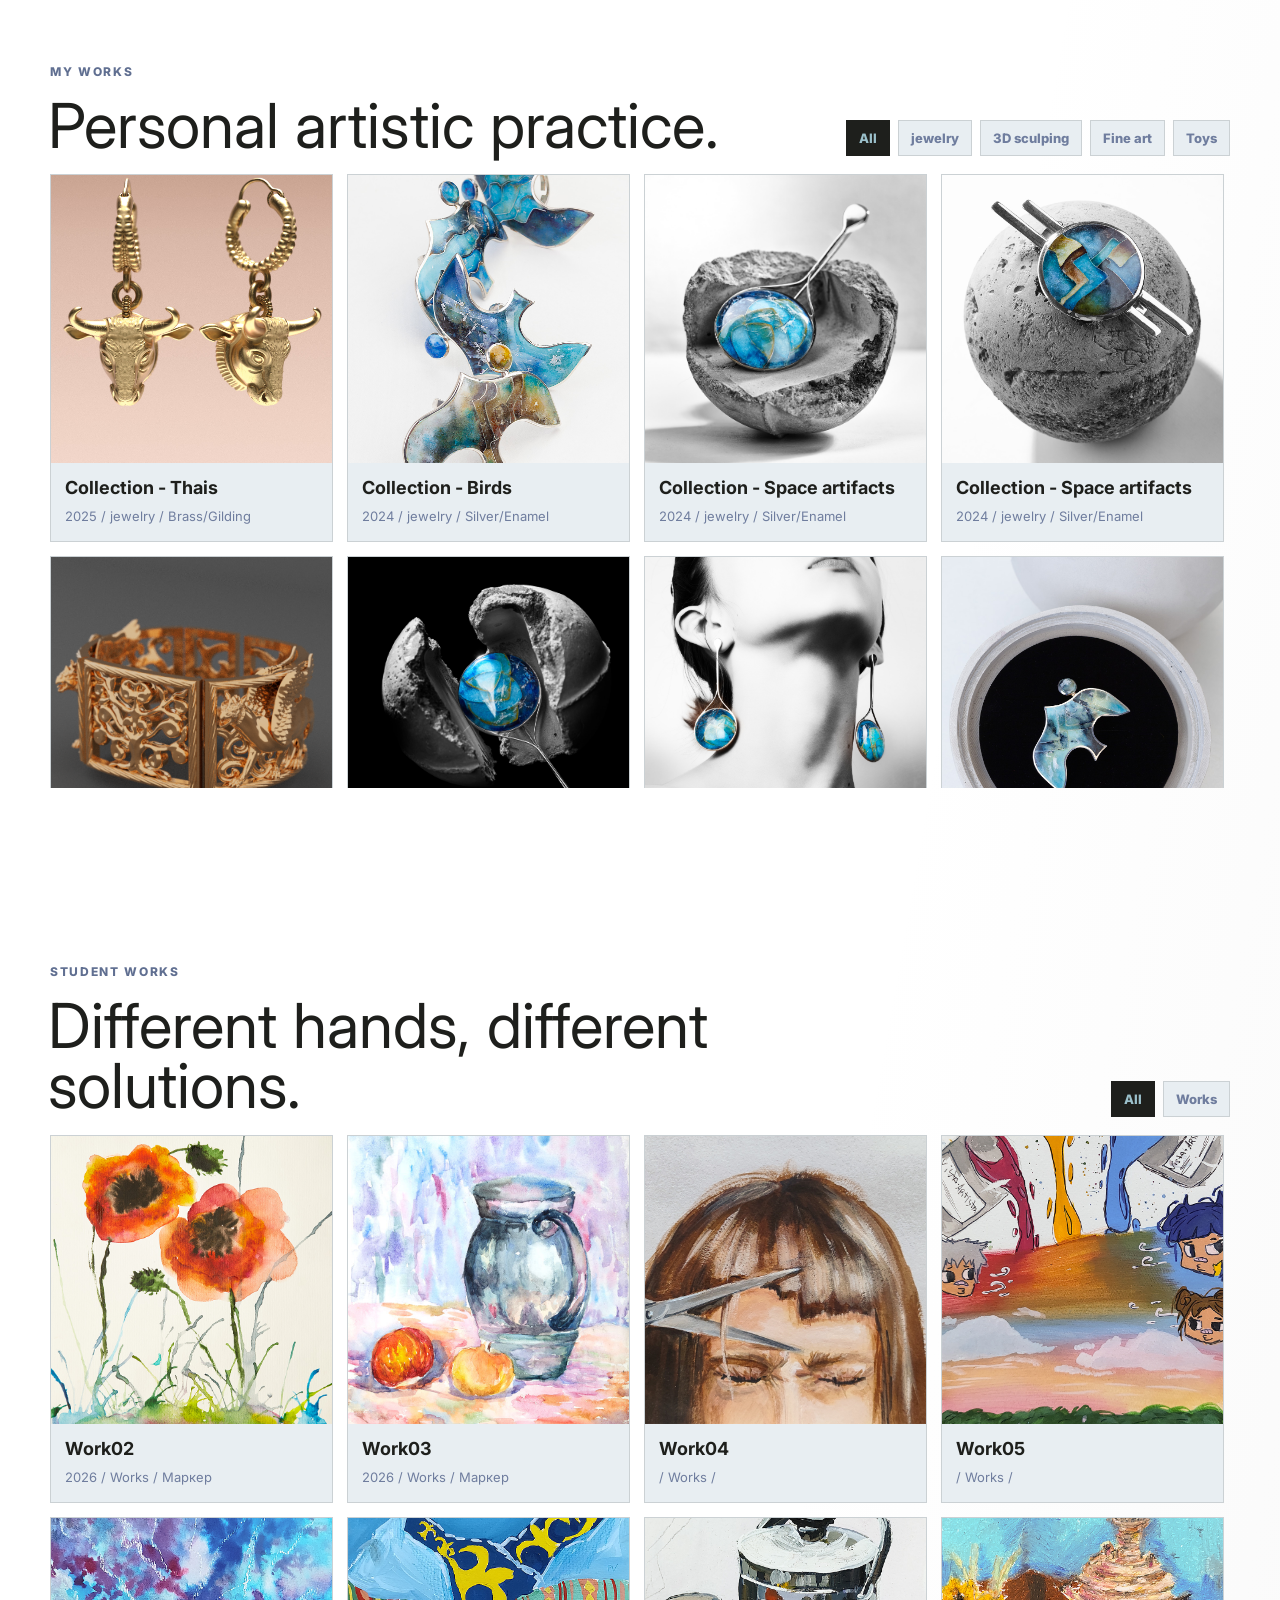
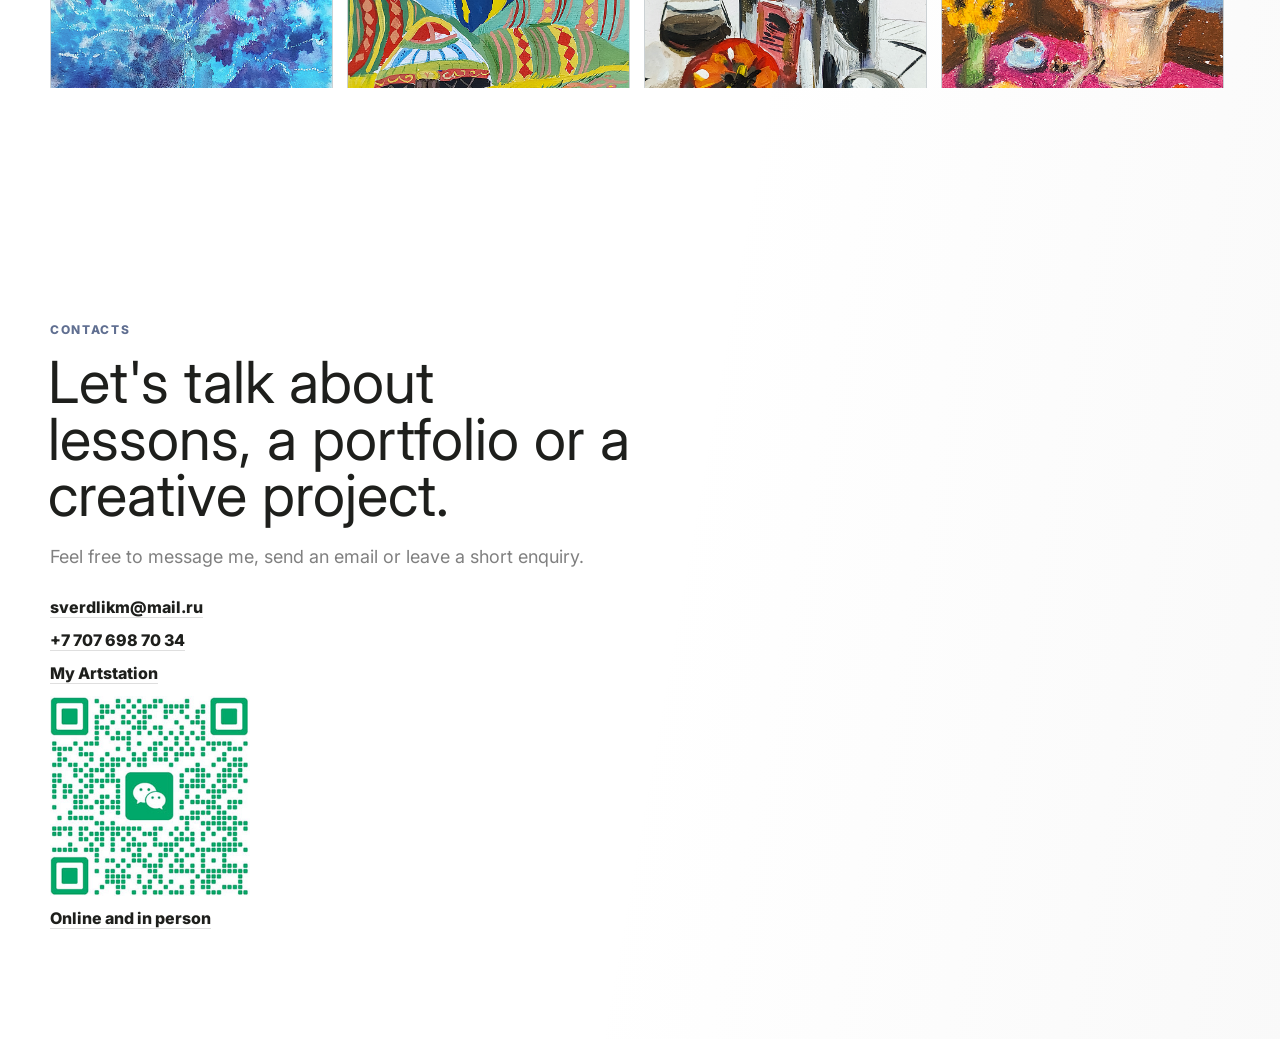
==== commit f2ceaa7e: "Update index.html" ====
--- a/site/index.html
+++ b/site/index.html
@@ -38,7 +38,8 @@
             <p class="hero-lead" data-content="hero.lead"></p>
             <button type="button" data-video-trigger data-video-src="../site/data/hello.mp4">video greeting</button><br>
             <button type="button" data-video-trigger data-video-src="../site/data/lesson_01.mp4">example of a lesson #1</button><br>
-            <button type="button" data-video-trigger data-video-src="../site/data/lesson_02.mp4">example of a lesson #2</button>
+            <button type="button" data-video-trigger data-video-src="../site/data/lesson_02.mp4">example of a lesson #2</button><br><br>
+            <b><a href="../site/data/Letters_of_Recommendation.pdf" download>Download My Letters of Recommendation</a></b>
             <dialog class="video-dialog" data-video-dialog>
               <button class="dialog-close" type="button" aria-label="Close" data-video-dialog-close>x</button>
               <video data-video-dialog-video controls></video>
@@ -117,7 +118,6 @@
               <a href="https://www.artstation.com/heykel409" target="_blank" rel="noopener noreferrer">My Artstation</a>
               <img src="../site/images/site/vchat.jpg" width="200px" height="200px">
               <span data-content="contacts.availability"></span>
-              <p><a href="../site/data/Letters_of_Recommendation.pdf" download>Download My Letters of Recommendation</a></p>
             </address>
           </div>
         </div>
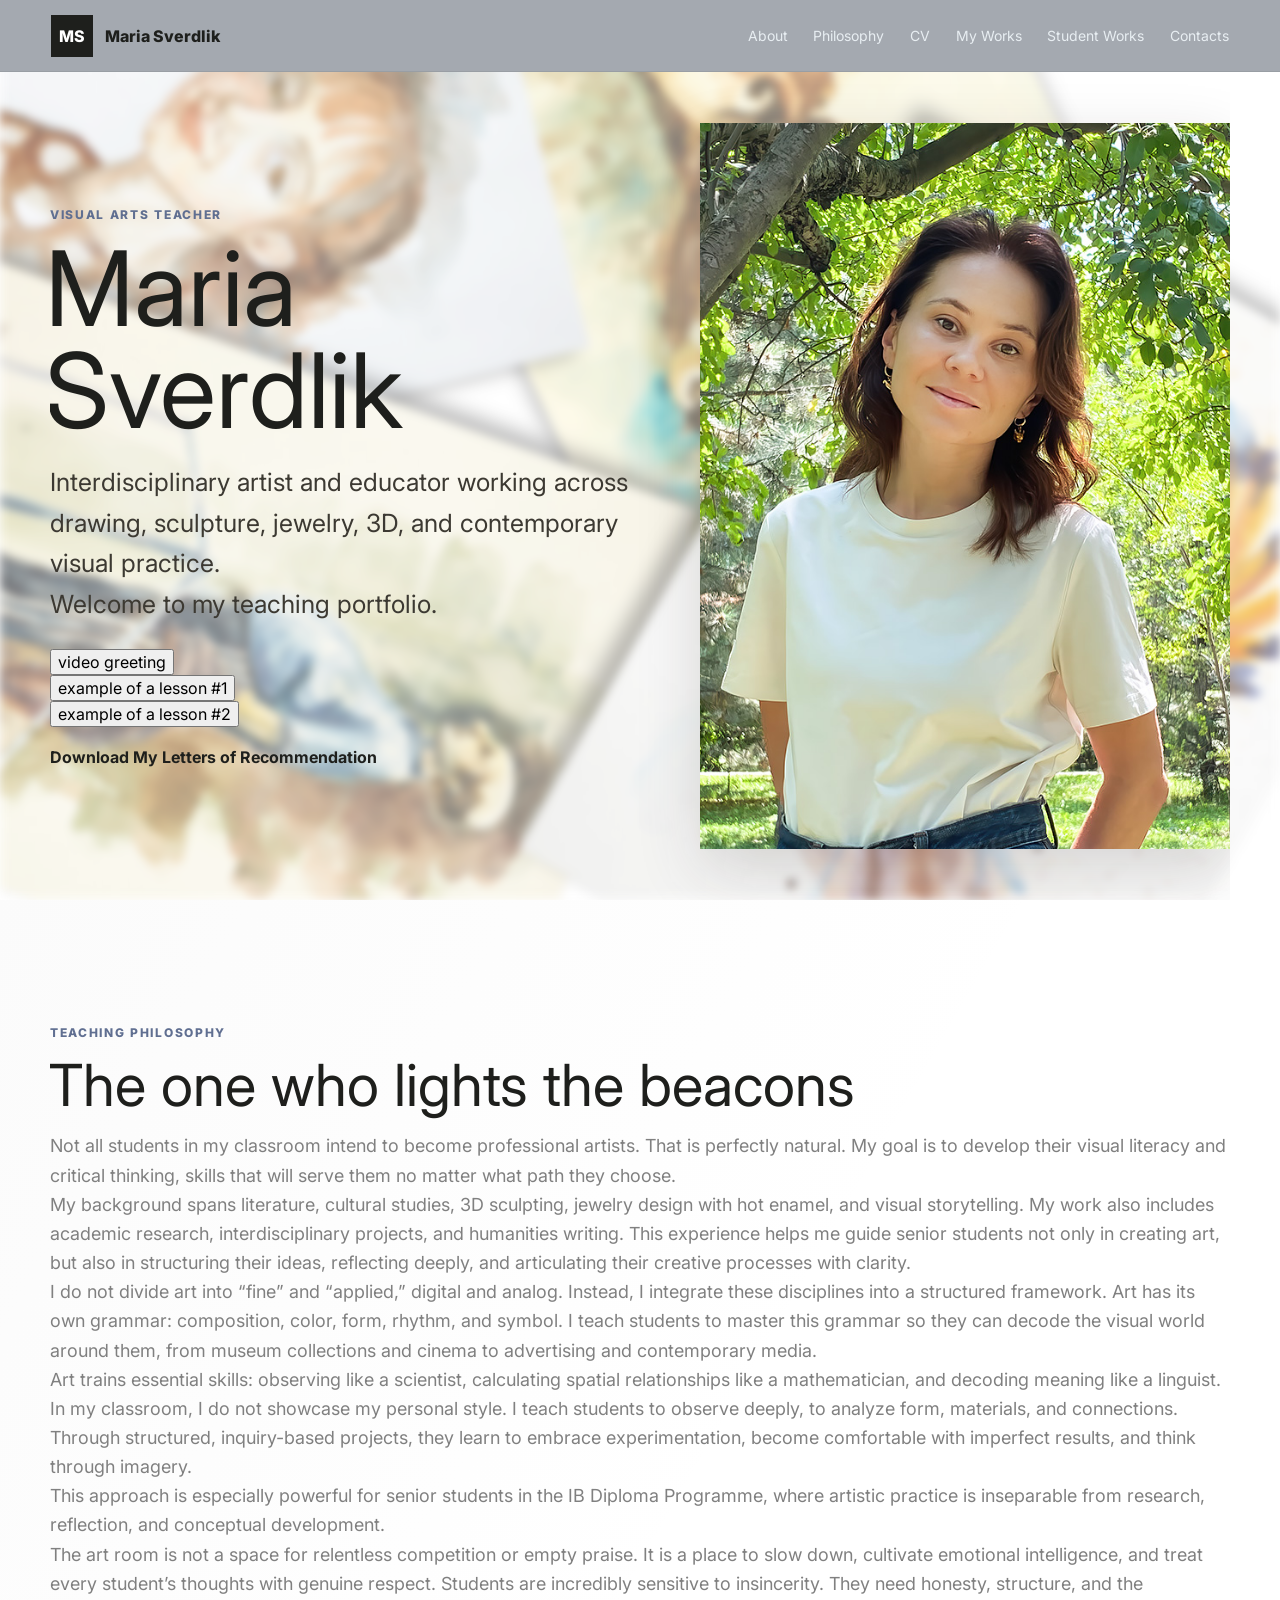
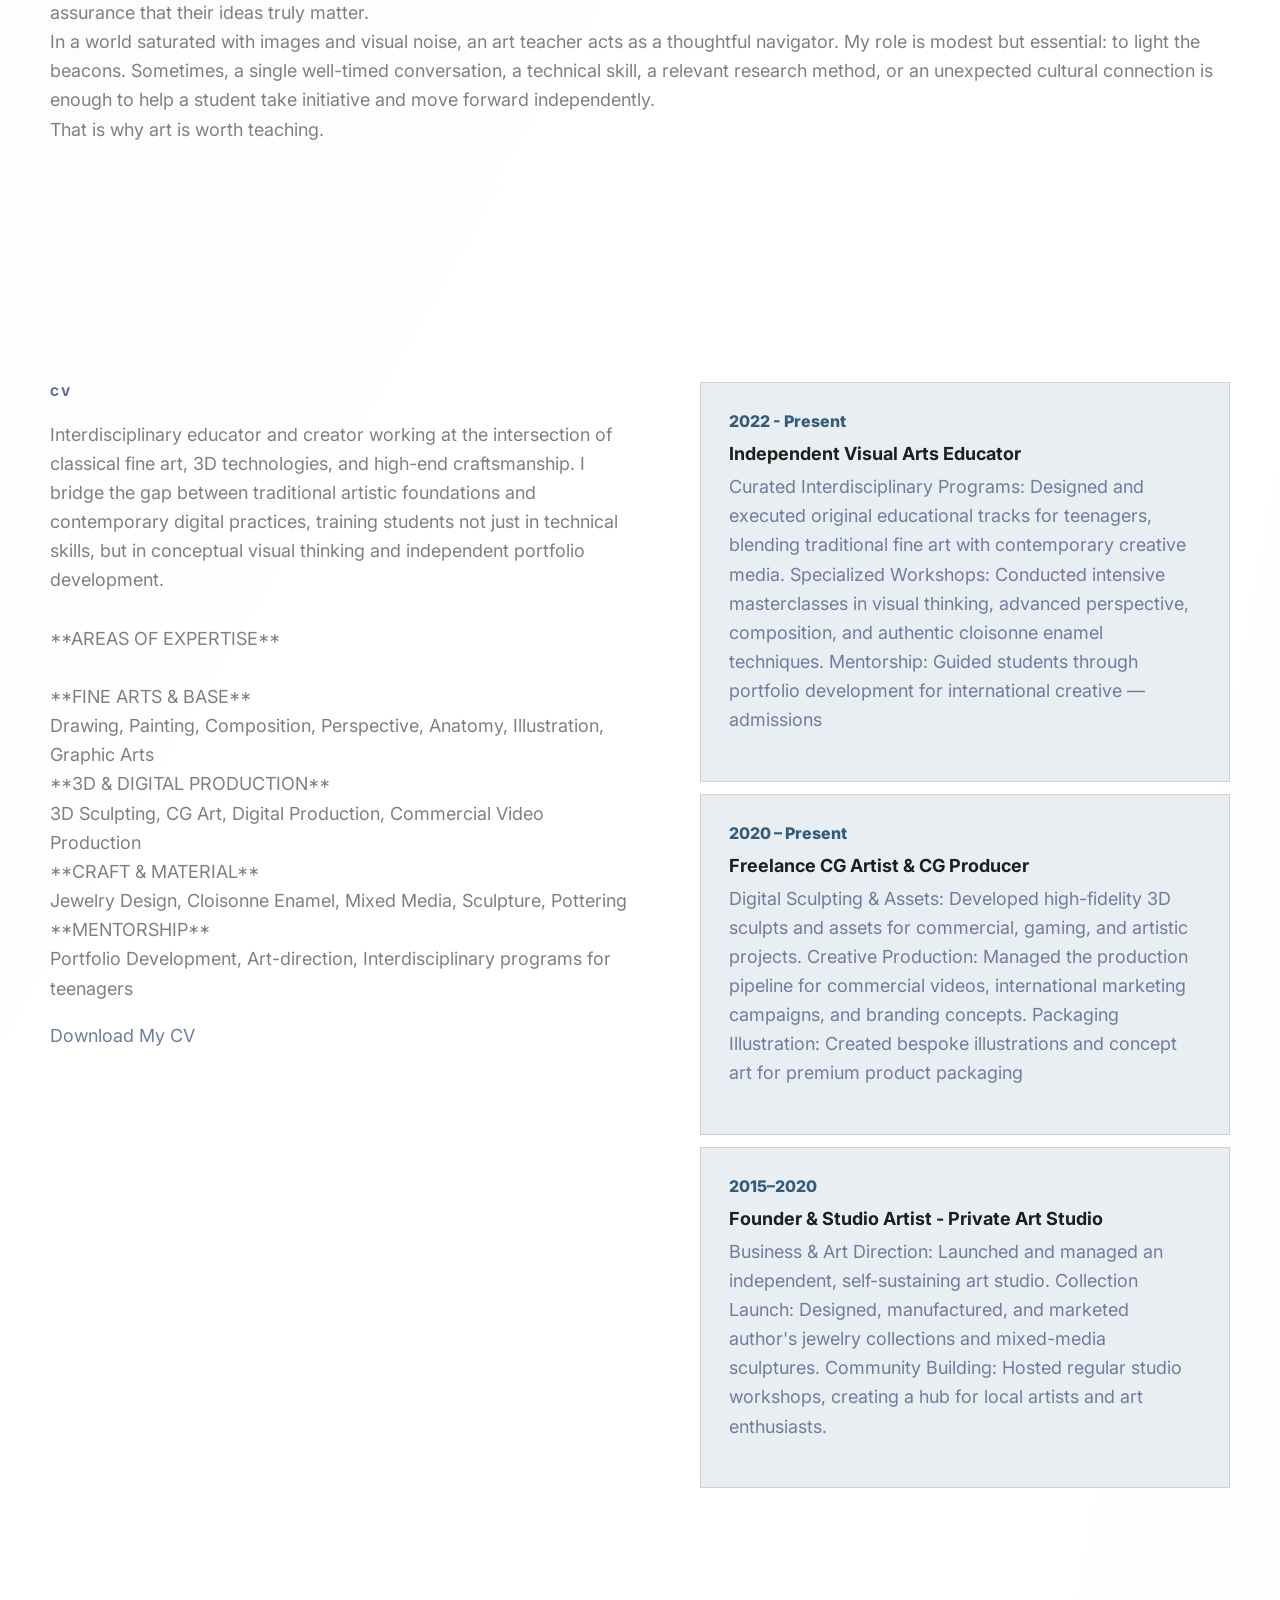
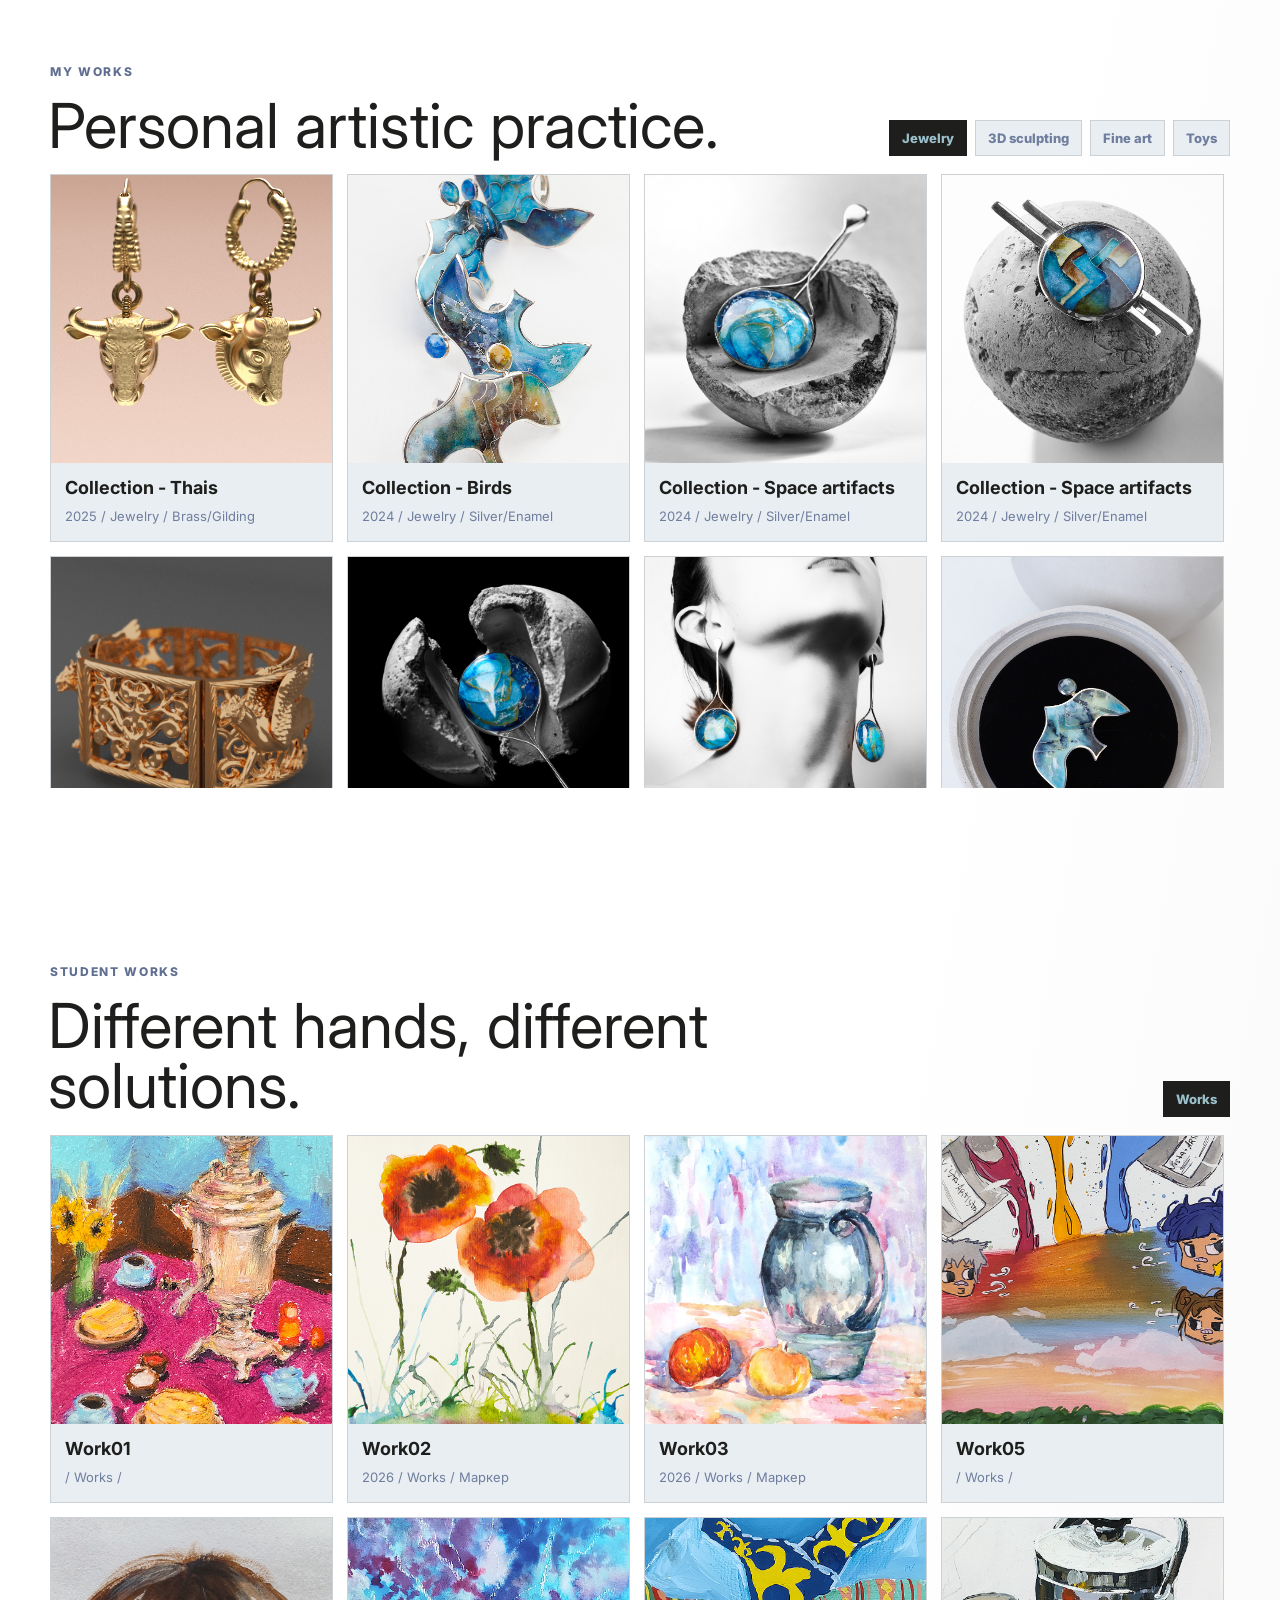
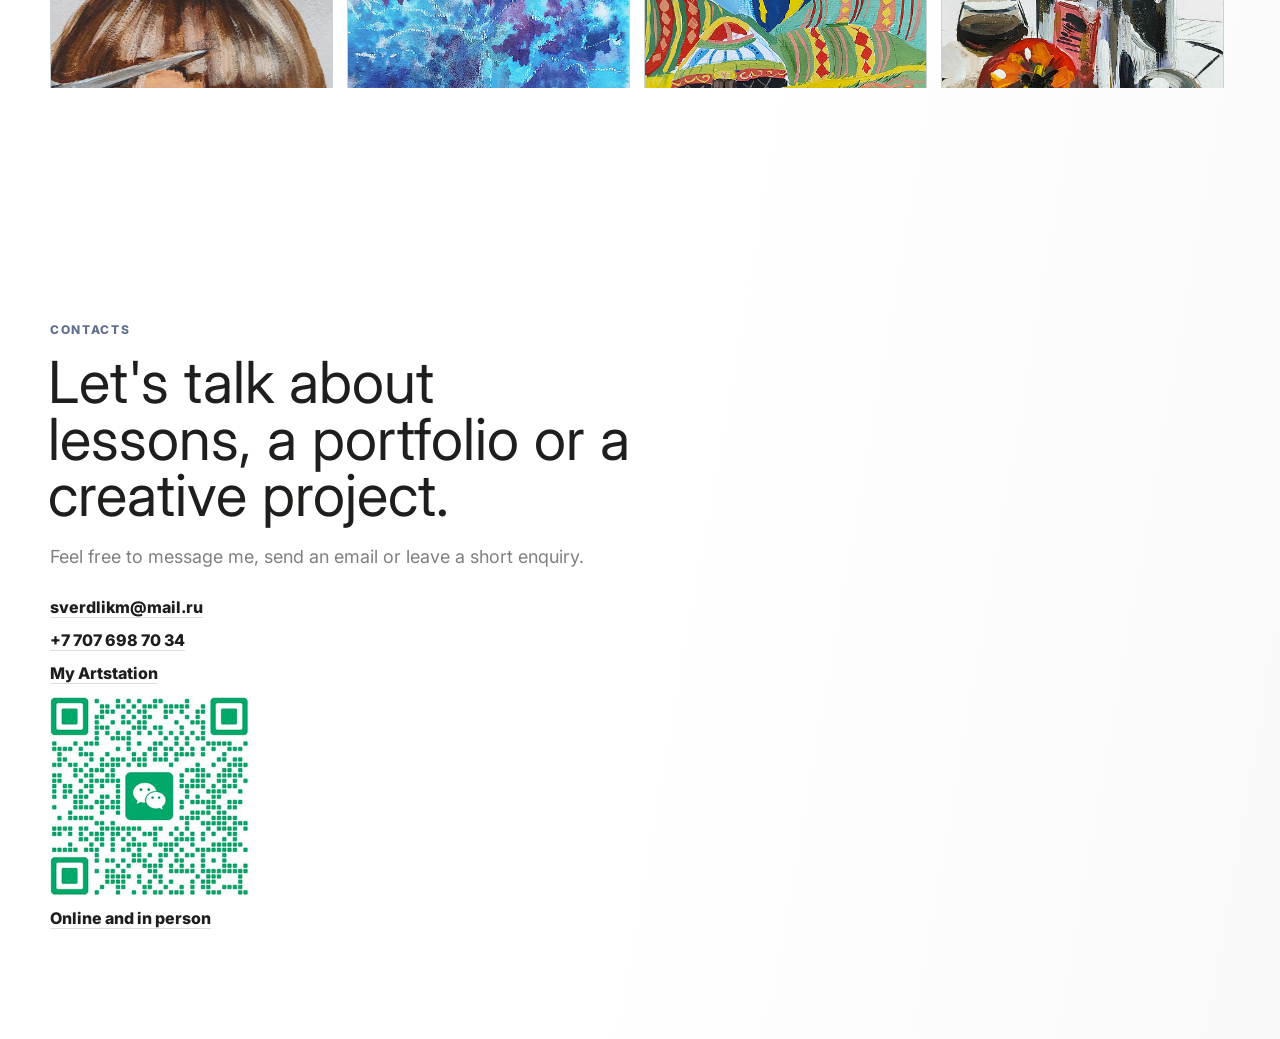
==== commit 758016f1: "pravki" ====
--- a/site/index.html
+++ b/site/index.html
@@ -39,11 +39,11 @@
             <button type="button" data-video-trigger data-video-src="../site/data/hello.mp4">video greeting</button><br>
             <button type="button" data-video-trigger data-video-src="../site/data/lesson_01.mp4">example of a lesson #1</button><br>
             <button type="button" data-video-trigger data-video-src="../site/data/lesson_02.mp4">example of a lesson #2</button><br><br>
-            <b><a href="../site/data/Letters_of_Recommendation.pdf" download>Download My Letters of Recommendation</a></b>
             <dialog class="video-dialog" data-video-dialog>
               <button class="dialog-close" type="button" aria-label="Close" data-video-dialog-close>x</button>
               <video data-video-dialog-video controls></video>
             </dialog>
+            <b><a href="../site/data/Letters_of_Recommendation.pdf" download>Download My Letters of Recommendation</a></b>
           </div>
 
           <div class="hero-art" aria-label="Decorative art composition">
